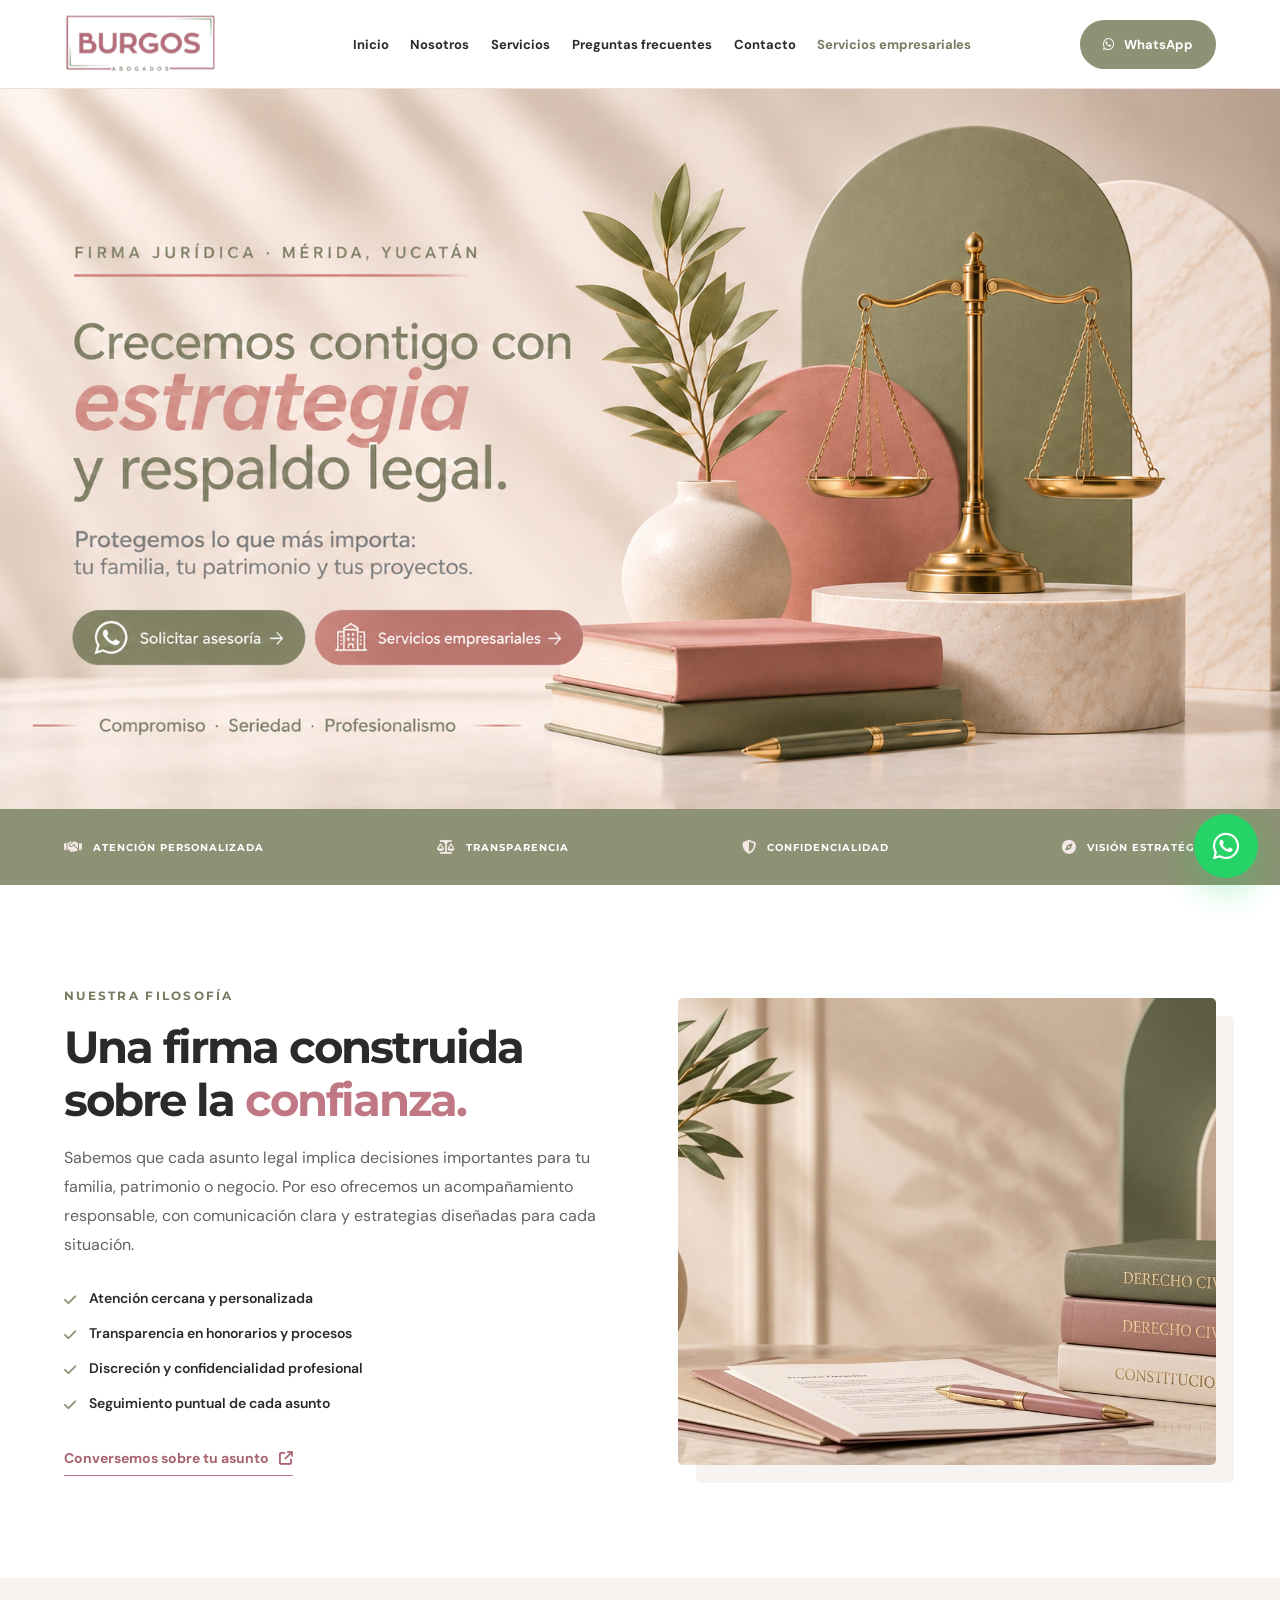
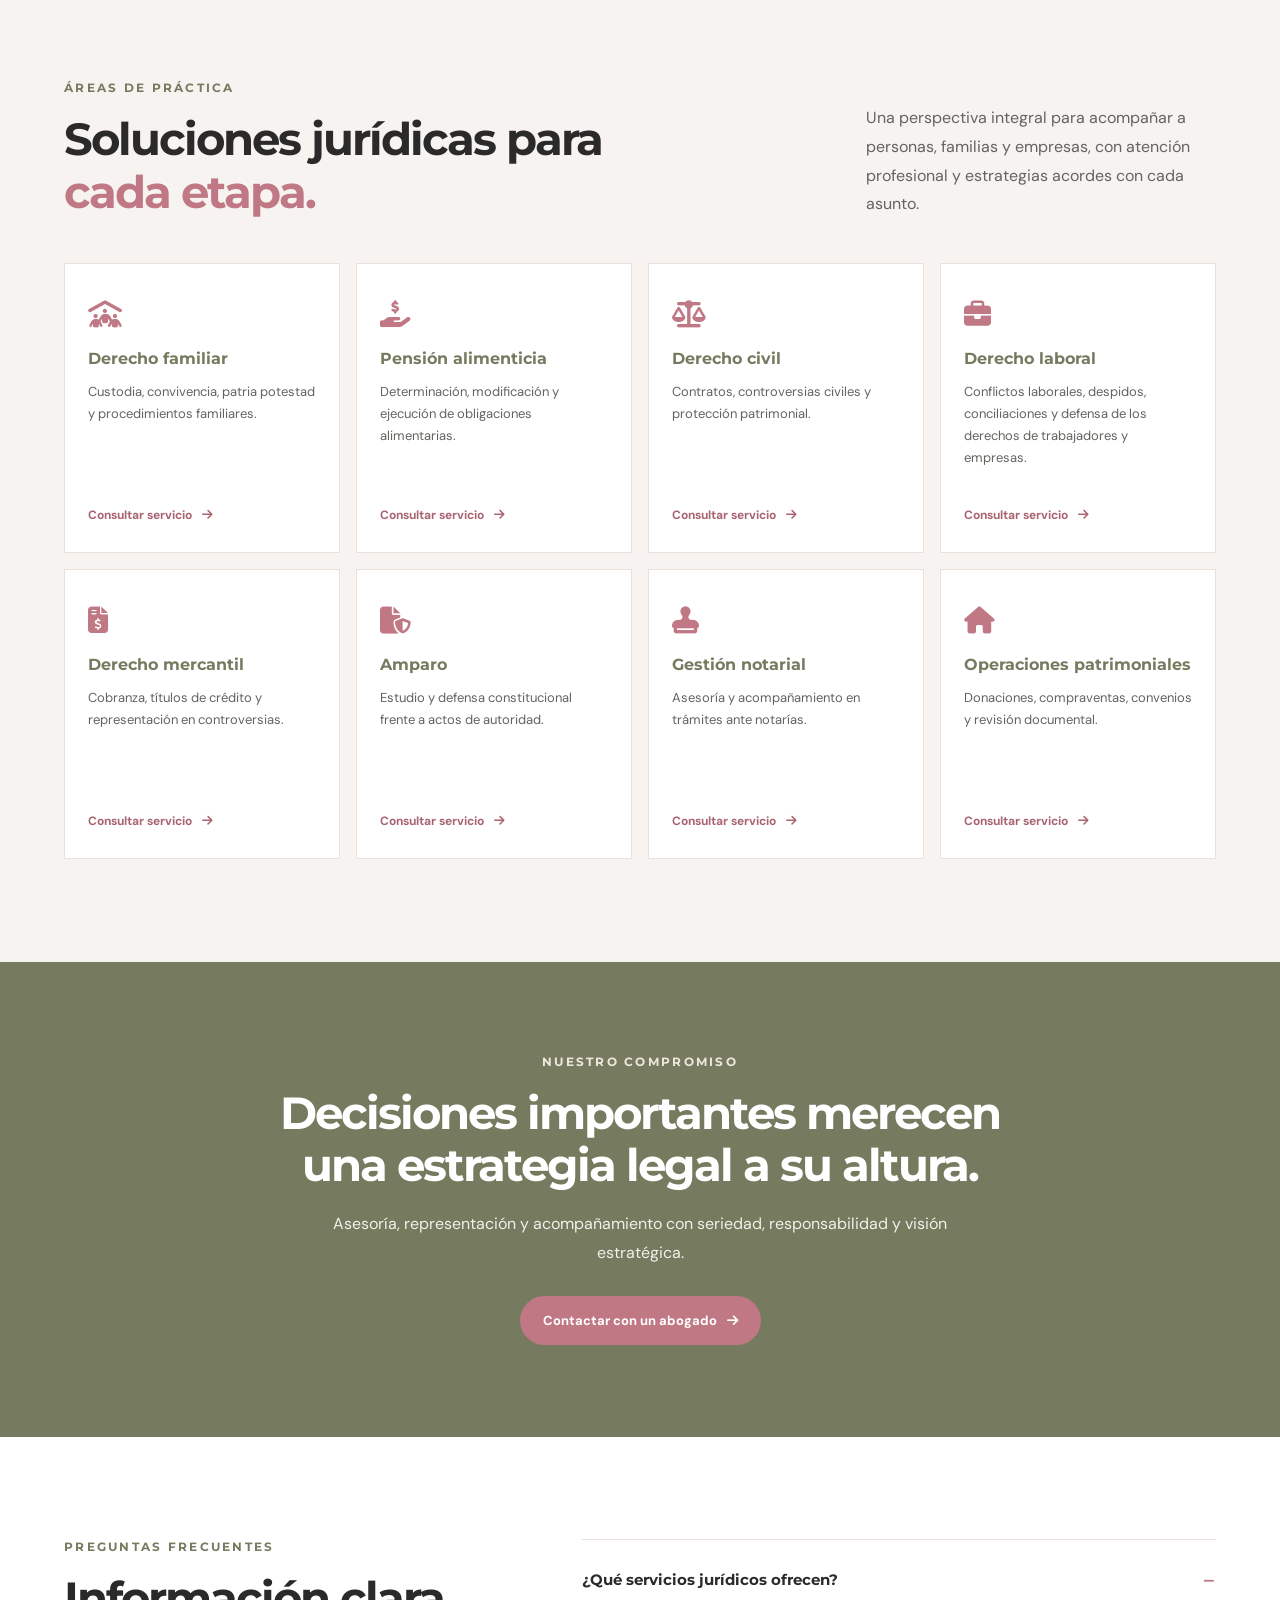
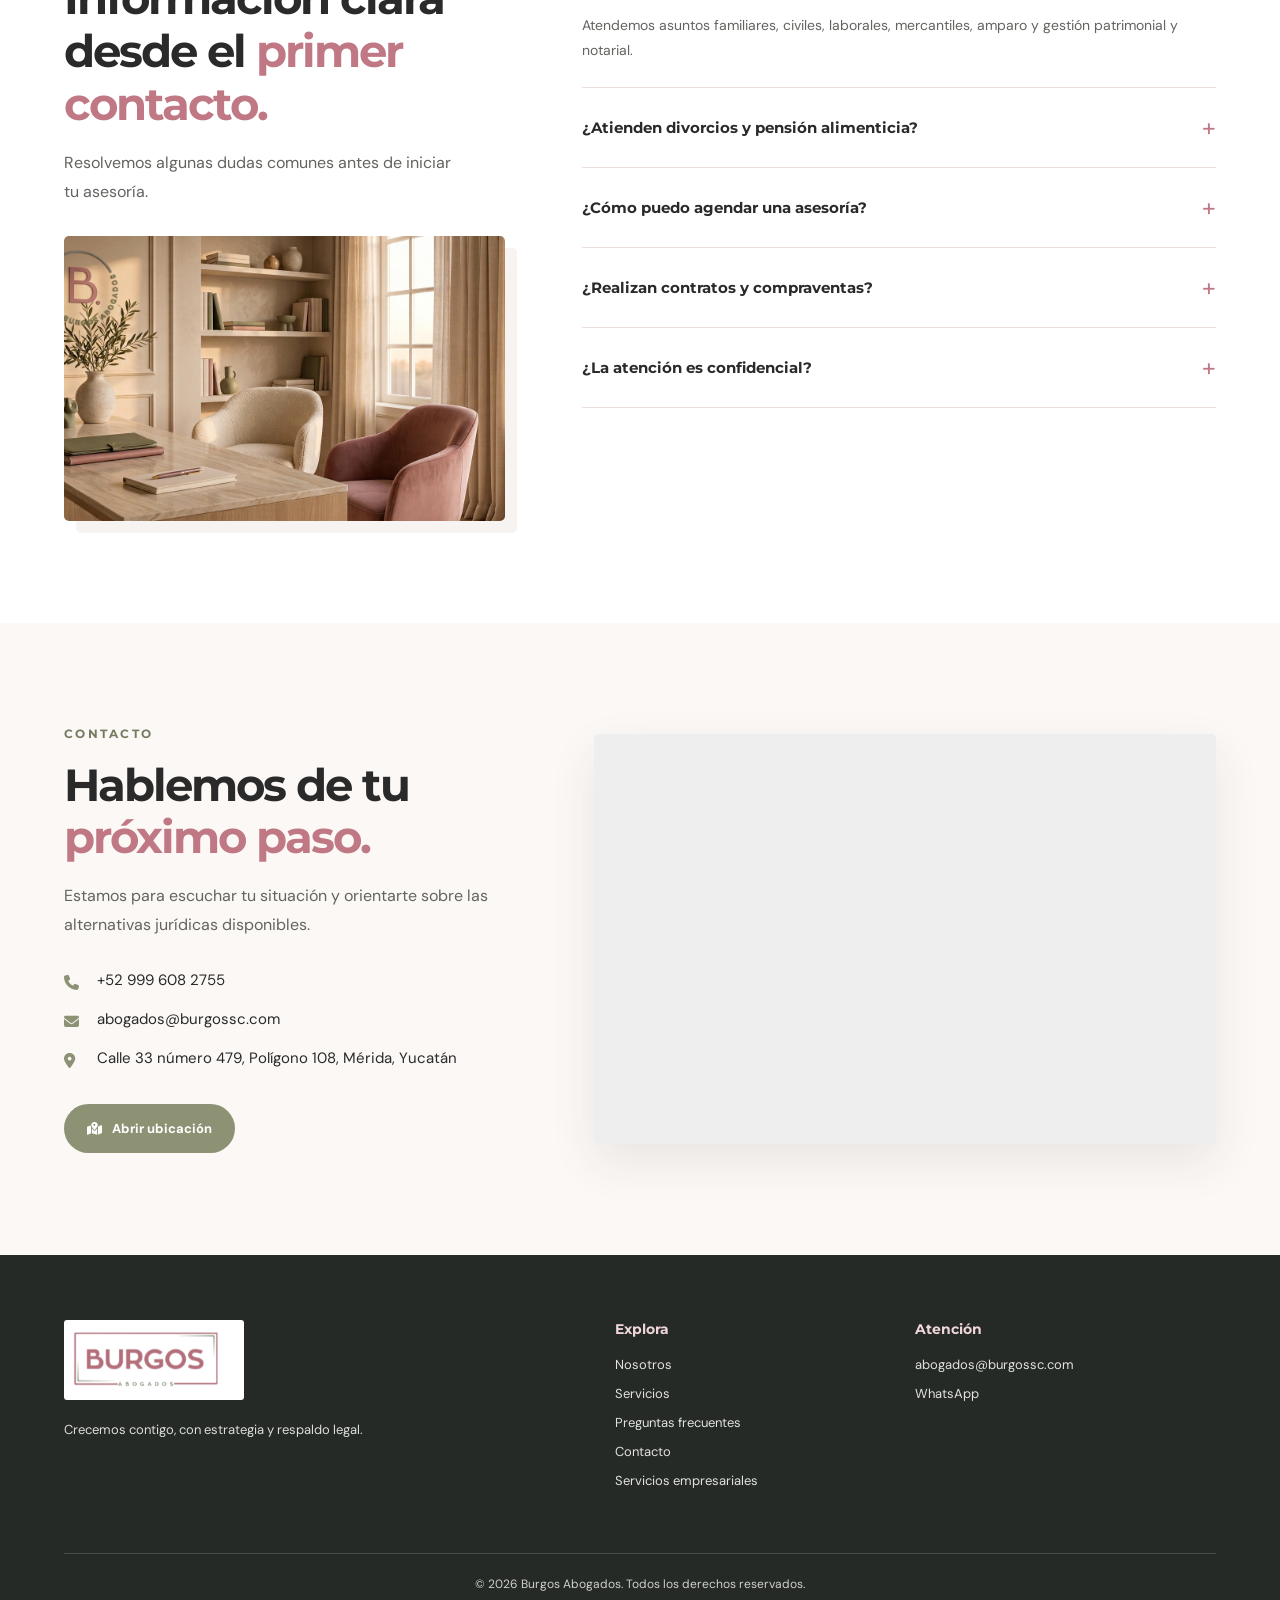
==== index.html @ 1a42df78 "Update index.html" ====
<!doctype html>
<html lang="es-MX">
<head>
  <meta charset="utf-8">
  <meta name="viewport" content="width=device-width, initial-scale=1">
  <title>Burgos Abogados | Crecemos contigo con estrategia y respaldo legal</title>
  <meta name="description" content="Asesoría y representación jurídica en Mérida, Yucatán. Derecho familiar, civil, laboral, mercantil, amparo y protección patrimonial.">
  <link rel="canonical" href="https://www.burgossc.com/">
  <link rel="icon" href="assets/logo.icono.png">
  <link rel="apple-touch-icon" href="assets/logo.icono.png">
  <meta property="og:type" content="website">
  <meta property="og:locale" content="es_MX">
  <meta property="og:title" content="Burgos Abogados | Crecemos contigo con estrategia y respaldo legal">
  <meta property="og:description" content="Atención jurídica personalizada en Mérida, Yucatán.">
  <meta property="og:image" content="https://www.burgossc.com/assets/hero-principal-burgos.png">
  <meta property="og:url" content="https://www.burgossc.com/">
  <meta name="twitter:card" content="summary_large_image">
  <link rel="preconnect" href="https://fonts.googleapis.com">
  <link rel="preconnect" href="https://fonts.gstatic.com" crossorigin>
  <link href="https://fonts.googleapis.com/css2?family=Montserrat:wght@400;500;600;700;800&family=DM+Sans:wght@400;500;600;700&display=swap" rel="stylesheet">
  <link rel="stylesheet" href="https://cdnjs.cloudflare.com/ajax/libs/font-awesome/6.5.2/css/all.min.css">
  <link rel="stylesheet" href="style.css">
</head>
<body>
<header class="site-header">
  <div class="container navbar">
    <a class="logo" href="#inicio" aria-label="Burgos Abogados, inicio">
      <img src="assets/logo-burgos.png" alt="Burgos Abogados">
    </a>
    <nav aria-label="Navegación principal">
      <a href="#inicio">Inicio</a>
      <a href="#confianza">Nosotros</a>
      <a href="#areas">Servicios</a>
      <a href="#faq">Preguntas frecuentes</a>
      <a href="#contacto">Contacto</a>
      <a class="nav-enterprise" href="servicios-empresariales.html">Servicios empresariales</a>
    </nav>
    <a class="btn-top" href="https://wa.me/529996082755" target="_blank" rel="noopener">
      <i class="fa-brands fa-whatsapp" aria-hidden="true"></i> WhatsApp
    </a>
  </div>
</header>

<main>
  <!-- La imagen institucional completa es el hero. Los dos enlaces están integrados en la propia imagen. -->
  <section class="hero-banner" id="inicio" aria-label="Burgos Abogados: crecemos contigo con estrategia y respaldo legal">
    <img class="hero-banner-image" src="assets/hero-principal-burgos.png"
      alt="Crecemos contigo con estrategia y respaldo legal. Protegemos tu familia, tu patrimonio y tus proyectos."
      fetchpriority="high" decoding="async">
    <a class="hero-hotspot hero-hotspot-whatsapp"
      href="https://wa.me/529996082755?text=Hola%2C%20deseo%20solicitar%20una%20asesor%C3%ADa%20jur%C3%ADdica."
      target="_blank" rel="noopener" aria-label="Solicitar asesoría por WhatsApp"></a>
    <a class="hero-hotspot hero-hotspot-enterprise"
      href="servicios-empresariales.html" aria-label="Ir a servicios empresariales"></a>
  </section>

  <div class="value-strip">
    <div class="container value-inner">
      <span><i class="fa-solid fa-handshake"></i> ATENCIÓN PERSONALIZADA</span>
      <span><i class="fa-solid fa-scale-balanced"></i> TRANSPARENCIA</span>
      <span><i class="fa-solid fa-shield-halved"></i> CONFIDENCIALIDAD</span>
      <span><i class="fa-solid fa-compass"></i> VISIÓN ESTRATÉGICA</span>
    </div>
  </div>

  <section id="confianza" class="section confianza">
    <div class="container confianza-grid">
      <div class="confianza-content">
        <span class="eyebrow">NUESTRA FILOSOFÍA</span>
        <h2>Una firma construida sobre la <em>confianza.</em></h2>
        <p>Sabemos que cada asunto legal implica decisiones importantes para tu familia, patrimonio o negocio. Por eso ofrecemos un acompañamiento responsable, con comunicación clara y estrategias diseñadas para cada situación.</p>
        <div class="trust-list">
          <div><i class="fa-solid fa-check"></i><span>Atención cercana y personalizada</span></div>
          <div><i class="fa-solid fa-check"></i><span>Transparencia en honorarios y procesos</span></div>
          <div><i class="fa-solid fa-check"></i><span>Discreción y confidencialidad profesional</span></div>
          <div><i class="fa-solid fa-check"></i><span>Seguimiento puntual de cada asunto</span></div>
        </div>
        <a class="text-link" href="https://wa.me/529996082755?text=Hola%2C%20quisiera%20conocer%20m%C3%A1s%20sobre%20su%20asesor%C3%ADa." target="_blank" rel="noopener">
          Conversemos sobre tu asunto <i class="fa-solid fa-arrow-up-right-from-square"></i>
        </a>
      </div>
      <div class="confianza-image">
        <img src="assets/confianza-burgos.png" alt="Composición institucional de Burgos Abogados que representa confianza, equilibrio y respaldo legal" loading="lazy">
      </div>
    </div>
  </section>

  <section id="areas" class="section services">
    <div class="container">
      <div class="section-head">
        <div><span class="eyebrow">ÁREAS DE PRÁCTICA</span><h2>Soluciones jurídicas para <em>cada etapa.</em></h2></div>
        <p>Una perspectiva integral para acompañar a personas, familias y empresas, con atención profesional y estrategias acordes con cada asunto.</p>
      </div>
      <div class="cards">
        <article class="service-card"><span class="number"></span><i class="fa-solid fa-people-roof"></i><h3>Derecho familiar</h3><p>Custodia, convivencia, patria potestad y procedimientos familiares.</p><button type="button" data-service="Derecho familiar">Consultar servicio <i class="fa-solid fa-arrow-right"></i></button></article>
        <article class="service-card"><span class="number"></span><i class="fa-solid fa-hand-holding-dollar"></i><h3>Pensión alimenticia</h3><p>Determinación, modificación y ejecución de obligaciones alimentarias.</p><button type="button" data-service="Pensión alimenticia">Consultar servicio <i class="fa-solid fa-arrow-right"></i></button></article>
        <article class="service-card"><span class="number"></span><i class="fa-solid fa-scale-balanced"></i><h3>Derecho civil</h3><p>Contratos, controversias civiles y protección patrimonial.</p><button type="button" data-service="Derecho civil">Consultar servicio <i class="fa-solid fa-arrow-right"></i></button></article>
        <article class="service-card"><span class="number"></span><i class="fa-solid fa-briefcase"></i><h3>Derecho laboral</h3><p>Conflictos laborales, despidos, conciliaciones y defensa de los derechos de trabajadores y empresas.</p><button type="button" data-service="Derecho laboral">Consultar servicio <i class="fa-solid fa-arrow-right"></i></button></article>
        <article class="service-card"><span class="number"></span><i class="fa-solid fa-file-invoice-dollar"></i><h3>Derecho mercantil</h3><p>Cobranza, títulos de crédito y representación en controversias.</p><button type="button" data-service="Derecho mercantil">Consultar servicio <i class="fa-solid fa-arrow-right"></i></button></article>
        <article class="service-card"><span class="number"></span><i class="fa-solid fa-file-shield"></i><h3>Amparo</h3><p>Estudio y defensa constitucional frente a actos de autoridad.</p><button type="button" data-service="Amparo">Consultar servicio <i class="fa-solid fa-arrow-right"></i></button></article>
        <article class="service-card"><span class="number"></span><i class="fa-solid fa-stamp"></i><h3>Gestión notarial</h3><p>Asesoría y acompañamiento en trámites ante notarías.</p><button type="button" data-service="Gestión notarial">Consultar servicio <i class="fa-solid fa-arrow-right"></i></button></article>
        <article class="service-card"><span class="number"></span><i class="fa-solid fa-house"></i><h3>Operaciones patrimoniales</h3><p>Donaciones, compraventas, convenios y revisión documental.</p><button type="button" data-service="Operaciones patrimoniales">Consultar servicio <i class="fa-solid fa-arrow-right"></i></button></article>
      </div>
    </div>
  </section>

  <section class="statement">
    <div class="container statement-inner">
      <span class="eyebrow">NUESTRO COMPROMISO</span>
      <h2>Decisiones importantes merecen una estrategia legal a su altura.</h2>
      <p>Asesoría, representación y acompañamiento con seriedad, responsabilidad y visión estratégica.</p>
      <a class="btn-primary" href="https://wa.me/529996082755?text=Hola%2C%20deseo%20contactar%20con%20un%20abogado." target="_blank" rel="noopener">Contactar con un abogado <i class="fa-solid fa-arrow-right"></i></a>
    </div>
  </section>

  <section id="faq" class="section faq">
    <div class="container faq-grid">
      <div class="faq-intro">
        <span class="eyebrow">PREGUNTAS FRECUENTES</span>
        <h2>Información clara desde el <em>primer contacto.</em></h2>
        <p>Resolvemos algunas dudas comunes antes de iniciar tu asesoría.</p>
        <img src="assets/faq-burgos.png" alt="Elementos jurídicos y balanza de la justicia en la identidad visual de Burgos Abogados" loading="lazy">
      </div>
      <div class="faq-list">
        <details open><summary>¿Qué servicios jurídicos ofrecen?</summary><p>Atendemos asuntos familiares, civiles, laborales, mercantiles, amparo y gestión patrimonial y notarial.</p></details>
        <details><summary>¿Atienden divorcios y pensión alimenticia?</summary><p>Sí. Brindamos acompañamiento en divorcios, custodia, convivencia y pensiones alimenticias.</p></details>
        <details><summary>¿Cómo puedo agendar una asesoría?</summary><p>Escríbenos mediante WhatsApp y cuéntanos brevemente qué tipo de apoyo necesitas.</p></details>
        <details><summary>¿Realizan contratos y compraventas?</summary><p>Sí. Asesoramos en revisión contractual, convenios y operaciones patrimoniales.</p></details>
        <details><summary>¿La atención es confidencial?</summary><p>Tratamos la información compartida bajo los deberes de confidencialidad profesional aplicables.</p></details>
      </div>
    </div>
  </section>

  <section id="contacto" class="section contact">
    <div class="container contact-grid">
      <div class="contact-info">
        <span class="eyebrow">CONTACTO</span>
        <h2>Hablemos de tu <em>próximo paso.</em></h2>
        <p>Estamos para escuchar tu situación y orientarte sobre las alternativas jurídicas disponibles.</p>
        <div class="contact-item"><i class="fa-solid fa-phone"></i><a href="tel:+529996082755">+52 999 608 2755</a></div>
        <div class="contact-item"><i class="fa-solid fa-envelope"></i><a href="mailto:abogados@burgossc.com">abogados@burgossc.com</a></div>
        <div class="contact-item"><i class="fa-solid fa-location-dot"></i><span>Calle 33 número 479, Polígono 108, Mérida, Yucatán</span></div>
        <a class="btn-primary" href="https://maps.app.goo.gl/DdyHghq43ByRAUCg8?g_st=iw" target="_blank" rel="noopener"><i class="fa-solid fa-map-location-dot"></i> Abrir ubicación</a>
      </div>
      <div class="map"><iframe title="Ubicación de Burgos Abogados" src="https://www.google.com/maps?q=Burgos%20Abogados%2C%20Calle%2033%20479%2C%20M%C3%A9rida%2C%20Yucat%C3%A1n&output=embed" loading="lazy" referrerpolicy="no-referrer-when-downgrade" allowfullscreen></iframe></div>
    </div>
  </section>
</main>

<footer>
  <div class="container footer-grid">
    <div class="footer-brand"><img src="assets/logo-burgos.png" alt="Burgos Abogados"><p>Crecemos contigo, con estrategia y respaldo legal.</p></div>
    <div><h3>Explora</h3><a href="#confianza">Nosotros</a><a href="#areas">Servicios</a><a href="#faq">Preguntas frecuentes</a><a href="#contacto">Contacto</a><a href="servicios-empresariales.html">Servicios empresariales</a></div>
    <div><h3>Atención</h3><a href="mailto:abogados@burgossc.com">abogados@burgossc.com</a><a href="https://wa.me/529996082755" target="_blank" rel="noopener">WhatsApp</a></div>
  </div>
  <div class="container copyright">© 2026 Burgos Abogados. Todos los derechos reservados.</div>
</footer>

<div class="chatbot" id="chatbot" role="dialog" aria-label="Asistente de Burgos Abogados" aria-hidden="true">
  <div class="chat-header">
    <img src="assets/logo.icono.png" alt="">
    <div><h3>Burgos Abogados</h3><p>¿En qué podemos ayudarte?</p></div>
    <button id="closeChat" type="button" aria-label="Cerrar asistente"><i class="fa-solid fa-xmark"></i></button>
  </div>
  <div class="chat-body">
    <p class="chat-greeting">Selecciona el servicio sobre el que deseas recibir información:</p>
    <div class="chat-options">
      <button class="chat-option" type="button" data-service="Divorcios">Divorcios</button>
      <button class="chat-option" type="button" data-service="Pensión alimenticia">Pensión alimenticia</button>
      <button class="chat-option" type="button" data-service="Custodia y convivencia">Custodia y convivencia</button>
      <button class="chat-option" type="button" data-service="Procedimientos familiares">Procedimientos familiares</button>
      <button class="chat-option" type="button" data-service="Derecho civil">Derecho civil</button>
      <button class="chat-option" type="button" data-service="Derecho laboral">Derecho laboral</button>
      <button class="chat-option" type="button" data-service="Derecho mercantil">Derecho mercantil</button>
      <button class="chat-option" type="button" data-service="Amparo">Amparo</button>
      <button class="chat-option" type="button" data-service="Gestión notarial">Gestión notarial</button>
      <button class="chat-option" type="button" data-service="Operaciones patrimoniales">Operaciones patrimoniales</button>
    </div>
    <div id="chatResponse" class="chat-response" aria-live="polite"></div>
  </div>
</div>
<button class="chatbot-toggle" id="toggleChat" type="button" aria-label="Abrir asistente de WhatsApp" aria-expanded="false"><i class="fa-brands fa-whatsapp"></i></button>
<script src="script.js" defer></script>
</body>
</html>
---- style.css ----
/* BURGOS ABOGADOS | Hoja de estilos principal */
/* BURGOS ABOGADOS | Hoja de estilos principal */
:root{
  --rose:#bf7884;--rose-dark:#a96470;--green:#8d9274;--green-dark:#767b60;
  --cream:#f7f3f1;--soft:#fbf8f6;--border:#eadfdb;--ink:#292a29;
  --muted:#62645f;--white:#fff;--shadow:0 18px 48px rgba(54,43,38,.09);
}
*{box-sizing:border-box}
html{scroll-behavior:smooth;scroll-padding-top:100px}
body{margin:0;background:var(--white);color:var(--ink);font-family:"DM Sans",sans-serif;overflow-x:hidden}
img{display:block;max-width:100%}
a{color:inherit;text-decoration:none}
button{font:inherit;cursor:pointer}
h1,h2,h3{font-family:Montserrat,sans-serif;margin:0 0 18px}
p{line-height:1.8;margin:0 0 18px}
.container{width:min(90%,1240px);margin-inline:auto}
.section{padding:clamp(68px,8vw,108px) 0}
.eyebrow{display:block;margin-bottom:18px;color:var(--green-dark);font:700 12px Montserrat,sans-serif;letter-spacing:.19em}
h2{font-size:clamp(30px,3.5vw,47px);line-height:1.18;letter-spacing:-.045em}
h2 em{font-style:normal;color:var(--rose)}
.site-header{position:sticky;top:0;z-index:100;background:rgba(255,255,255,.97);border-bottom:1px solid var(--border);backdrop-filter:blur(14px)}
.navbar{min-height:88px;display:flex;align-items:center;justify-content:space-between;gap:24px}
.logo{display:block;flex:none}.logo img{width:180px;max-height:66px;object-fit:contain;object-position:left}
.navbar nav{display:flex;align-items:center;justify-content:center;gap:clamp(11px,1.7vw,25px)}
.navbar nav a{font-size:13px;font-weight:700;white-space:nowrap;transition:color .2s}
.navbar nav a:hover,.navbar nav .nav-enterprise{color:var(--green-dark)}
.btn-top,.btn-primary{display:inline-flex;align-items:center;justify-content:center;gap:10px;border:0;border-radius:999px;padding:16px 23px;background:var(--green);color:#fff;font-size:13px;font-weight:700;transition:transform .2s,background .2s}
.btn-top{white-space:nowrap}.btn-top:hover,.btn-primary:hover{background:var(--green-dark);transform:translateY(-2px)}
/* HERO: imagen completa, sin recortes ni duplicación de botones */
.hero-banner{position:relative;width:100%;margin:0 auto;overflow:hidden;background:#f5eee9;line-height:0}
.hero-banner-image{display:block;width:100%;height:auto;max-width:none}
.hero-hotspot{position:absolute;display:block;z-index:2;top:71.5%;height:11%;border-radius:999px}
.hero-hotspot-whatsapp{left:4.2%;width:18.7%}
.hero-hotspot-enterprise{left:23.5%;width:22.8%}
.hero-hotspot:focus-visible{outline:3px solid #292a29;outline-offset:4px}
.value-strip{background:var(--green);color:#fff}
.value-inner{min-height:76px;display:flex;align-items:center;justify-content:space-between;gap:18px;flex-wrap:wrap}
.value-inner span{display:flex;align-items:center;gap:10px;font:700 10px Montserrat,sans-serif;letter-spacing:.1em}
.value-inner i{font-size:14px;color:#f4e8e7}
.confianza{background:#fff}
.confianza-grid{display:grid;grid-template-columns:minmax(0,1fr) minmax(0,1fr);align-items:center;gap:clamp(40px,6vw,88px)}
.confianza-content p{max-width:590px;color:var(--muted);font-size:16px}
.trust-list{display:grid;gap:17px;margin:29px 0 35px}
.trust-list div{display:flex;align-items:flex-start;gap:13px;font-size:14px;font-weight:600}
.trust-list i{color:var(--green);padding-top:4px}
.confianza-image{min-width:0;position:relative}
.confianza-image img{width:100%;height:auto;aspect-ratio:1.15/1;object-fit:cover;border-radius:5px;box-shadow:18px 18px 0 var(--cream)}
.text-link{display:inline-flex;align-items:center;gap:10px;color:var(--rose-dark);font-size:14px;font-weight:700;border-bottom:1px solid var(--rose);padding-bottom:8px}
.services{background:var(--cream)}
.section-head{display:flex;align-items:end;justify-content:space-between;gap:45px;margin-bottom:44px}
.section-head h2{max-width:650px;margin:0}
.section-head>p{max-width:350px;color:var(--muted);margin:0}
.cards{display:grid;grid-template-columns:repeat(4,minmax(0,1fr));gap:16px}
.service-card{min-width:0;min-height:290px;display:flex;flex-direction:column;align-items:flex-start;padding:29px 23px;background:#fff;border:1px solid var(--border);transition:transform .2s,box-shadow .2s}
.service-card:hover{transform:translateY(-5px);box-shadow:var(--shadow)}
.service-card .number{align-self:flex-end;color:#b5b5b1;font:700 11px Montserrat,sans-serif}
.service-card>i{font-size:27px;color:var(--rose);margin:8px 0 20px}
.service-card h3{font-size:16px;line-height:1.35;color:var(--green-dark);margin-bottom:11px}
.service-card p{font-size:13px;line-height:1.7;color:var(--muted);margin-bottom:20px}
.service-card button{margin-top:auto;padding:0;border:0;background:none;color:var(--rose-dark);font-size:12px;font-weight:700;text-align:left}
.service-card button i{margin-left:7px;transition:transform .2s}
.service-card button:hover i{transform:translateX(4px)}
.statement{padding:clamp(65px,8vw,92px) 0;background:var(--green-dark);color:#fff;text-align:center}
.statement-inner{max-width:900px}
.statement .eyebrow{color:#eee7dc}
.statement h2{max-width:790px;margin:0 auto 18px}
.statement p{color:#f2f0e9;margin:0 auto 28px;max-width:650px}
.statement .btn-primary{background:var(--rose)}
.statement .btn-primary:hover{background:var(--rose-dark)}
.faq{background:#fff}
.faq-grid{display:grid;grid-template-columns:minmax(0,.82fr) minmax(0,1.18fr);gap:clamp(38px,6vw,82px);align-items:start}
.faq-intro p{max-width:400px;color:var(--muted)}
.faq-intro img{width:100%;max-width:460px;aspect-ratio:1.55/1;object-fit:cover;margin-top:30px;border-radius:5px;box-shadow:12px 12px 0 var(--cream)}
.faq-list details{padding:23px 0;border-bottom:1px solid var(--border)}
.faq-list details:first-child{border-top:1px solid var(--border)}
.faq-list summary{display:flex;align-items:center;justify-content:space-between;gap:20px;list-style:none;cursor:pointer;font:700 15px Montserrat,sans-serif}
.faq-list summary::-webkit-details-marker{display:none}
.faq-list summary::after{content:"+";flex:none;color:var(--rose);font:400 25px "DM Sans",sans-serif}
.faq-list details[open] summary::after{content:"−"}
.faq-list details p{color:var(--muted);font-size:14px;margin:17px 35px 0 0}
.contact{background:var(--soft)}
.contact-grid{display:grid;grid-template-columns:minmax(0,.85fr) minmax(0,1.15fr);align-items:center;gap:clamp(35px,6vw,70px)}
.contact-info>p{max-width:470px;color:var(--muted);margin-bottom:30px}
.contact-item{display:flex;align-items:flex-start;gap:15px;margin:19px 0;font-size:15px;overflow-wrap:anywhere}
.contact-item i{width:18px;margin-top:5px;color:var(--green)}
.contact-info .btn-primary{margin-top:17px}
.map{height:410px;overflow:hidden;border-radius:5px;background:#eee;box-shadow:var(--shadow)}
.map iframe{width:100%;height:100%;border:0}
footer{padding:65px 0 0;background:#252a26;color:#fff}
.footer-grid{display:grid;grid-template-columns:2fr 1fr 1.2fr;gap:50px;padding-bottom:52px}
.footer-grid img{width:180px;max-height:80px;object-fit:contain;object-position:left;background:#fff;border-radius:3px;padding:8px}
.footer-grid p{max-width:330px;margin-top:18px;color:#ddd;font-size:13px}
.footer-grid h3{font-size:14px;color:#f0d6d9;margin-bottom:18px}
.footer-grid a{display:block;margin:12px 0;color:#e2e2e2;font-size:13px;overflow-wrap:anywhere}
.footer-grid a:hover{color:#fff}
.copyright{border-top:1px solid #ffffff2b;padding:22px 0;text-align:center;color:#d0d0d0;font-size:12px}
/* Chatbot */
.chatbot{position:fixed;z-index:1001;right:22px;bottom:100px;width:390px;max-width:calc(100vw - 32px);max-height:min(76vh,660px);display:flex;flex-direction:column;overflow:hidden;background:#fff;border-radius:16px;box-shadow:0 18px 65px #0003;opacity:0;visibility:hidden;transform:translateY(16px);transition:.25s}
.chatbot.show{opacity:1;visibility:visible;transform:translateY(0)}
.chat-header{display:flex;align-items:center;gap:12px;padding:16px;background:var(--green);color:#fff}
.chat-header img{width:48px;height:48px;object-fit:contain;background:#fff;border-radius:8px;padding:5px}
.chat-header div{flex:1}.chat-header h3{font-size:15px;margin:0 0 4px}.chat-header p{font-size:12px;line-height:1.4;margin:0}
.chat-header button{padding:7px;border:0;background:transparent;color:#fff;font-size:19px}
.chat-body{padding:20px;overflow-y:auto}
.chat-greeting{margin-bottom:14px;color:var(--muted);font-size:13px}
.chat-options{display:grid;grid-template-columns:1fr 1fr;gap:8px}
.chat-option{min-height:42px;padding:10px 12px;text-align:left;background:var(--cream);border:1px solid var(--border);border-radius:8px;color:var(--ink);font-size:12px}
.chat-option:hover,.chat-option.active-option{border-color:var(--rose);background:#f8edf0}
.chat-response{font-size:13px;line-height:1.65}
.bot-message{margin-top:16px;padding:14px;background:#f7f7f6;border-radius:9px}
.chat-wa-btn{display:flex;align-items:center;justify-content:center;gap:8px;margin-top:12px;padding:13px;background:#258e50;color:#fff;border-radius:7px;font-weight:700}
.chatbot-toggle{position:fixed;z-index:1002;right:22px;bottom:22px;width:64px;height:64px;border:0;border-radius:50%;background:#25d366;color:#fff;font-size:30px;box-shadow:0 12px 35px #25d36655}
@media(max-width:1120px){
  .navbar{gap:14px}.navbar nav{gap:11px}.navbar nav a{font-size:11px}.logo img{width:150px}
  .cards{grid-template-columns:repeat(2,minmax(0,1fr))}
}
@media(max-width:900px){
  .navbar{min-height:76px}.navbar nav{gap:9px}.navbar nav a{font-size:10px}
  .logo img{width:125px}.btn-top{padding:12px 15px;font-size:11px}
  .value-inner{justify-content:center;padding:20px 0;gap:15px 25px}
  .confianza-grid{gap:32px}.faq-grid{gap:35px}
}
@media(max-width:700px){
  html{scroll-padding-top:76px}
  .container{width:calc(100% - 36px)}
  .section{padding:58px 0}
  .navbar{min-height:72px;justify-content:space-between}
  .navbar nav{display:none}
  .logo img{width:135px;max-height:52px}
  .btn-top{padding:11px 15px;font-size:11px}
  .hero-banner-image{width:100%;height:auto}
  /* En móvil se conserva la imagen completa; los enlaces siguen alineados con los botones del arte. */
  .hero-hotspot{top:71.5%;height:11%}
  .hero-hotspot-whatsapp{left:4.2%;width:40%}
  .hero-hotspot-enterprise{left:45%;width:49%}
  .value-inner{display:grid;grid-template-columns:1fr 1fr;text-align:center;gap:17px 8px}
  .value-inner span{justify-content:center;font-size:9px;letter-spacing:.06em}
  .value-inner i{font-size:12px}
  .confianza-grid,.faq-grid,.contact-grid{grid-template-columns:1fr;gap:34px}
  .confianza-image{order:2}.confianza-content{order:1}
  .confianza-image img{aspect-ratio:1.25/1;box-shadow:9px 9px 0 var(--cream)}
  .section-head{display:block;margin-bottom:30px}
  .section-head>p{margin-top:17px}
  .cards{grid-template-columns:1fr;gap:12px}
  .service-card{min-height:220px;padding:25px}
  .statement{padding:60px 0}
  .faq-intro img{max-width:100%;margin-top:20px}
  .faq-list summary{font-size:14px}
  .map{height:300px}
  .footer-grid{grid-template-columns:1fr;gap:24px}
  .chatbot{right:12px;bottom:86px;max-width:calc(100vw - 24px);max-height:calc(100dvh - 110px)}
  .chatbot-toggle{right:16px;bottom:16px;width:58px;height:58px;font-size:27px}
}
@media(max-width:380px){
  .container{width:calc(100% - 28px)}
  .logo img{width:116px}
  .btn-top{padding:10px 11px;font-size:10px}
  .chat-options{grid-template-columns:1fr}
}
@media(prefers-reduced-motion:reduce){
  html{scroll-behavior:auto}
  *,*::before,*::after{transition:none!important}
}
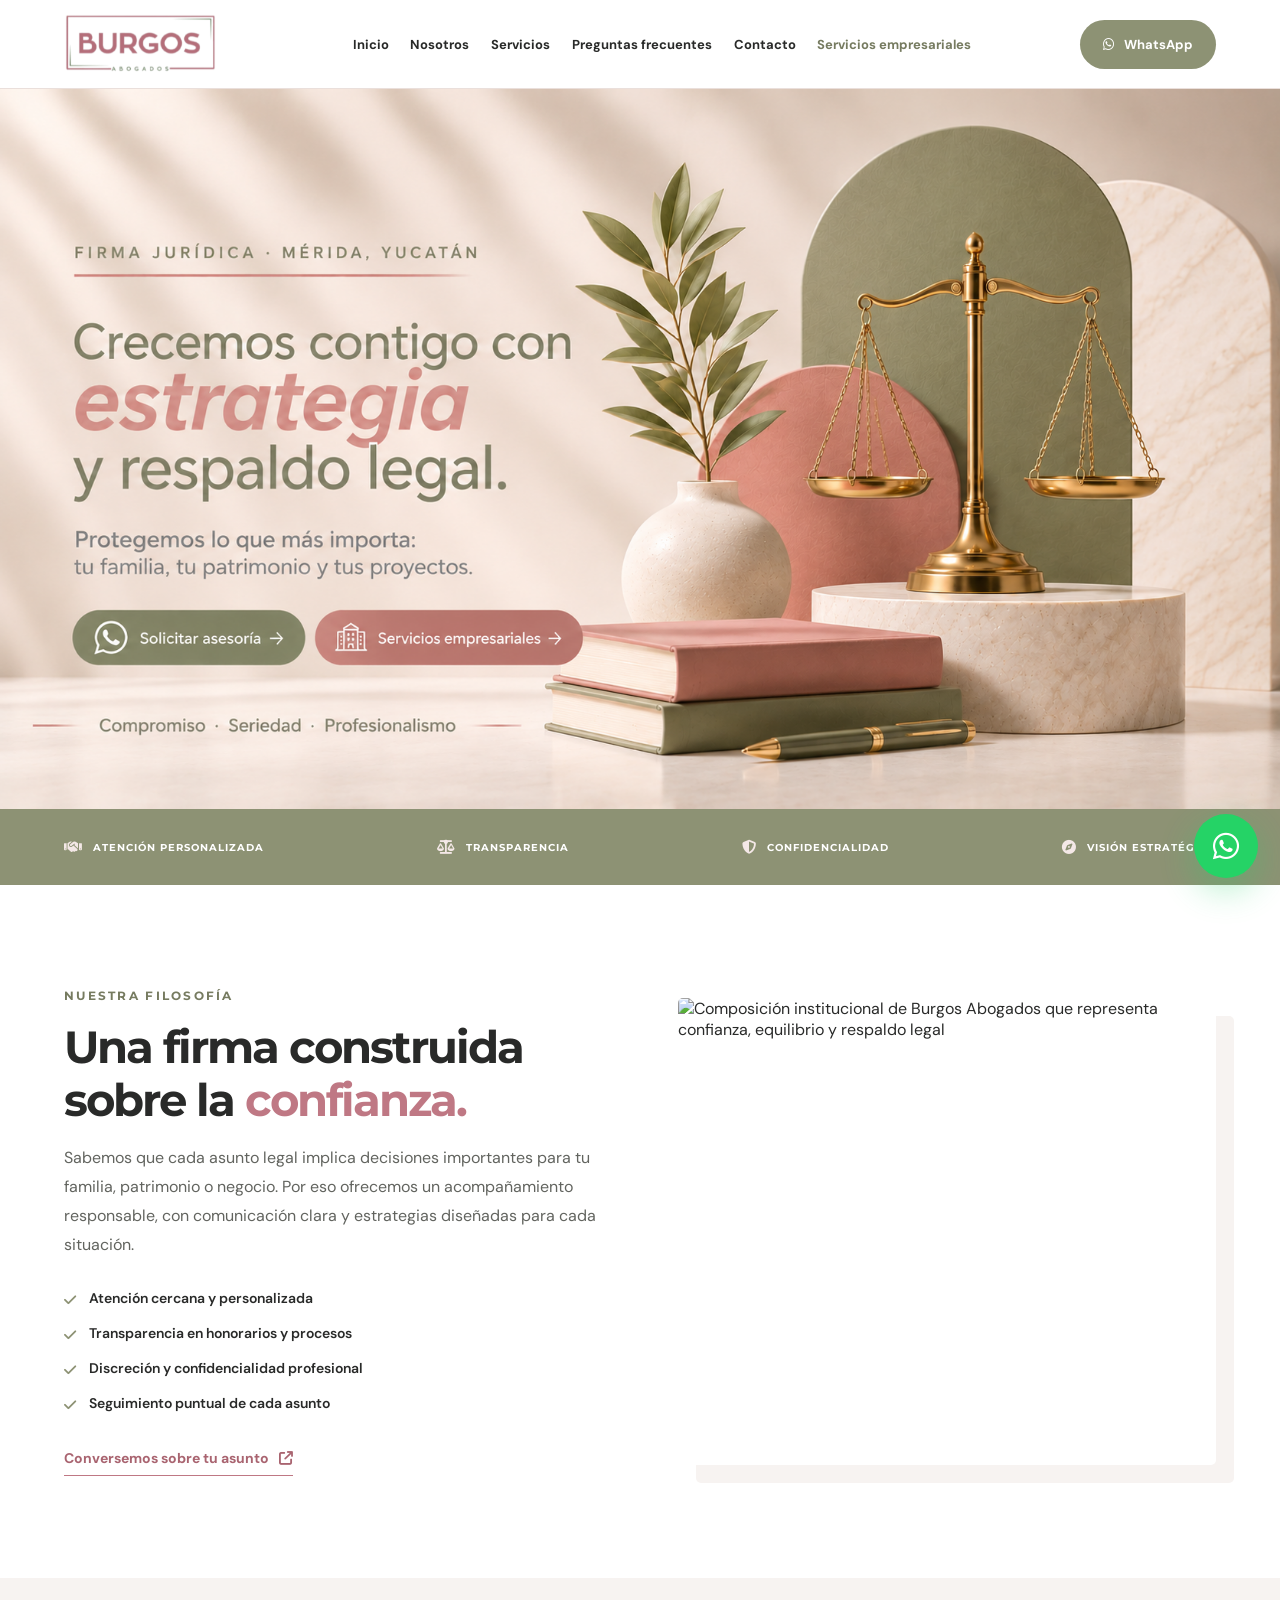
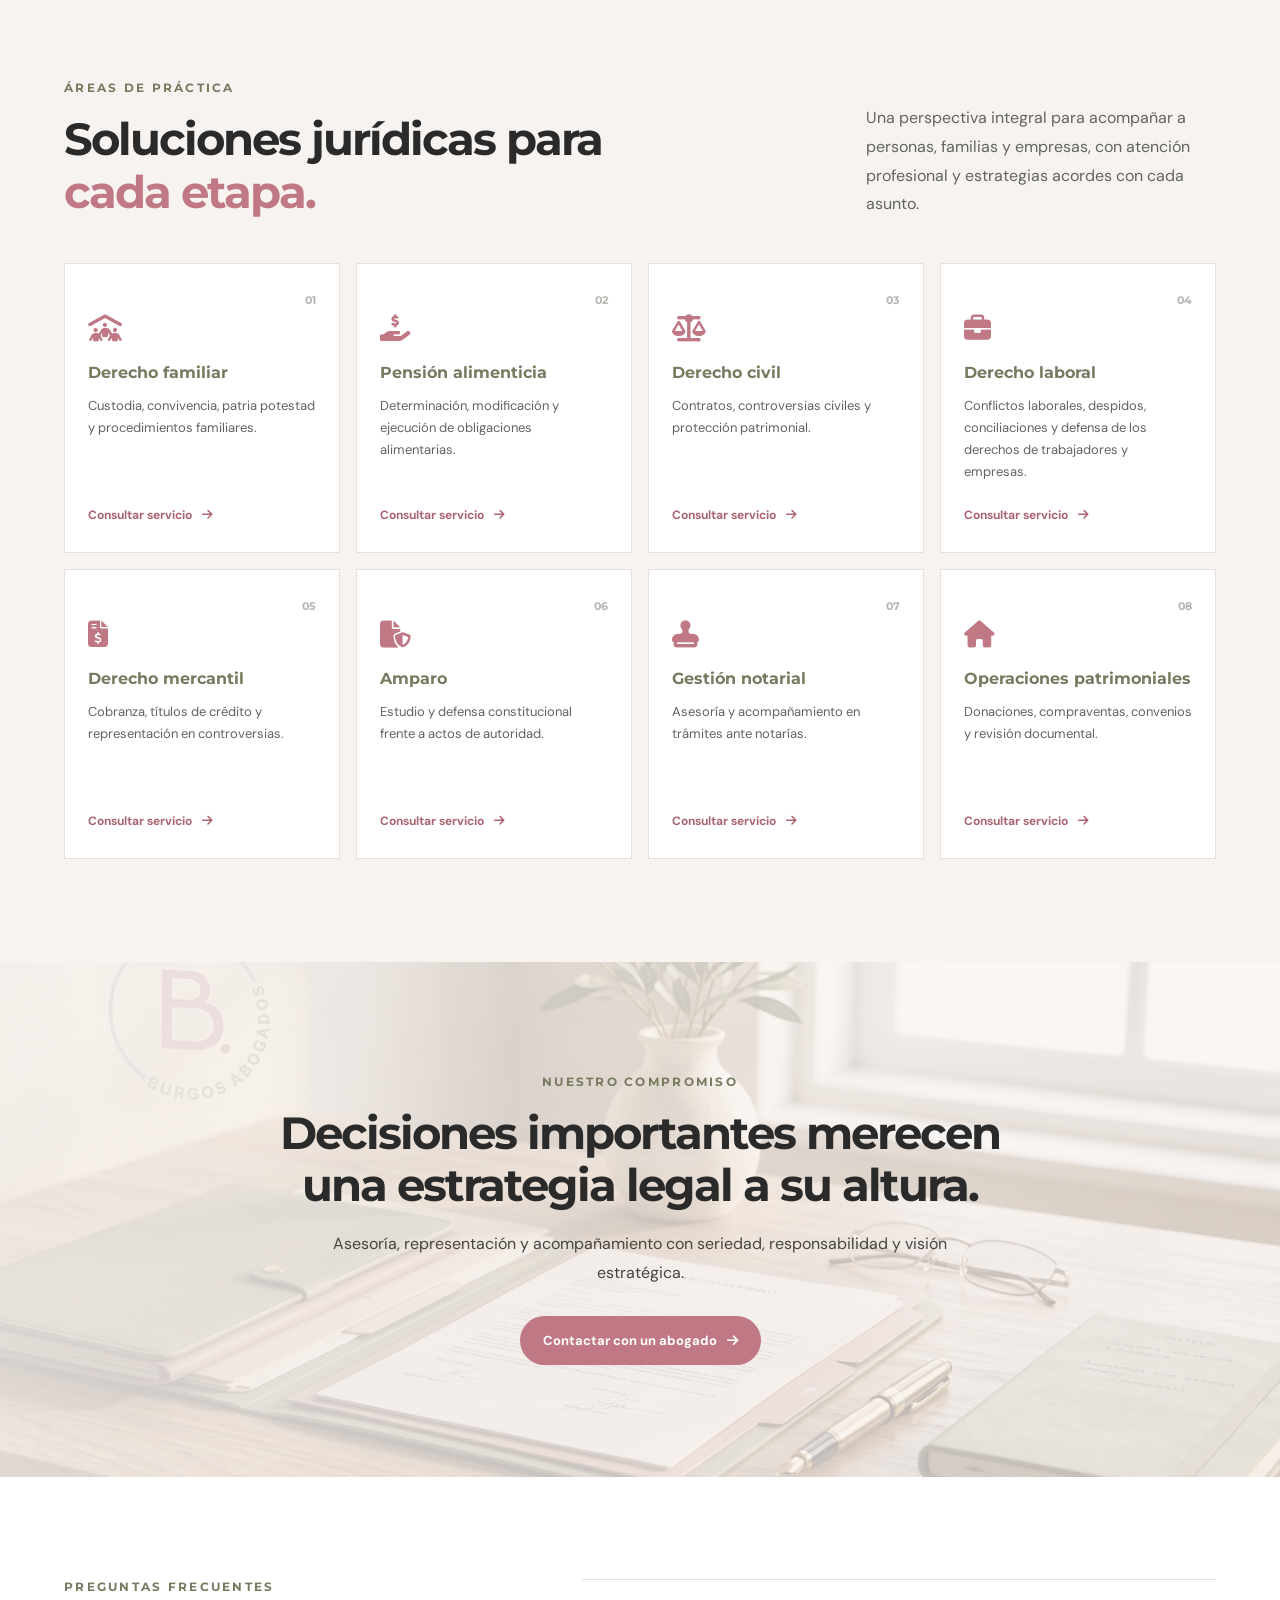
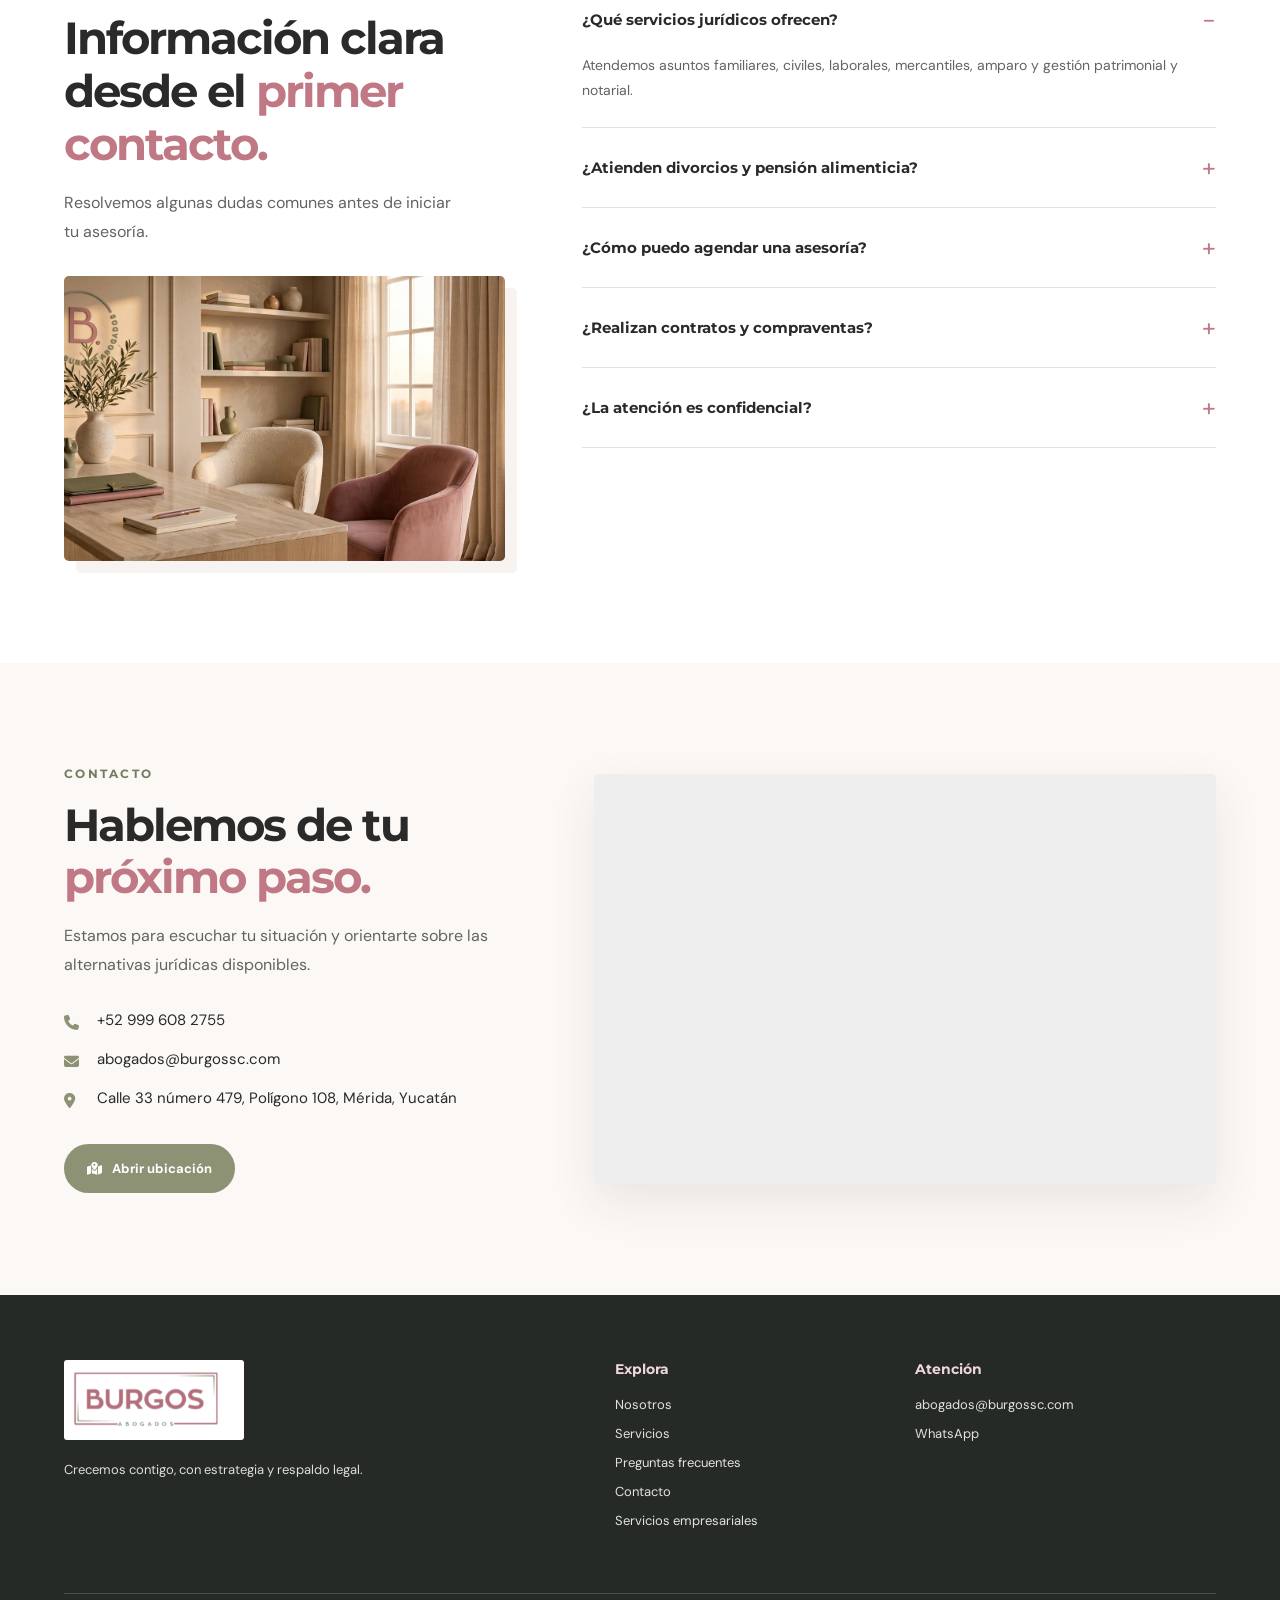
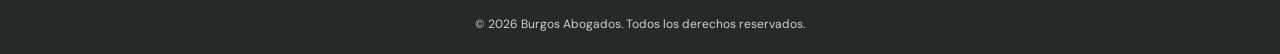
==== commit 6cc06dc6: "Update index.html" ====
--- a/index.html
+++ b/index.html
@@ -80,7 +80,7 @@
         </a>
       </div>
       <div class="confianza-image">
-        <img src="assets/confianza-burgos.png" alt="Composición institucional de Burgos Abogados que representa confianza, equilibrio y respaldo legal" loading="lazy">
+        <img src="assets/confianza-burgos-2x1.jpg" alt="Composición institucional de Burgos Abogados que representa confianza, equilibrio y respaldo legal" loading="lazy">
       </div>
     </div>
   </section>
@@ -92,14 +92,14 @@
         <p>Una perspectiva integral para acompañar a personas, familias y empresas, con atención profesional y estrategias acordes con cada asunto.</p>
       </div>
       <div class="cards">
-        <article class="service-card"><span class="number"></span><i class="fa-solid fa-people-roof"></i><h3>Derecho familiar</h3><p>Custodia, convivencia, patria potestad y procedimientos familiares.</p><button type="button" data-service="Derecho familiar">Consultar servicio <i class="fa-solid fa-arrow-right"></i></button></article>
-        <article class="service-card"><span class="number"></span><i class="fa-solid fa-hand-holding-dollar"></i><h3>Pensión alimenticia</h3><p>Determinación, modificación y ejecución de obligaciones alimentarias.</p><button type="button" data-service="Pensión alimenticia">Consultar servicio <i class="fa-solid fa-arrow-right"></i></button></article>
-        <article class="service-card"><span class="number"></span><i class="fa-solid fa-scale-balanced"></i><h3>Derecho civil</h3><p>Contratos, controversias civiles y protección patrimonial.</p><button type="button" data-service="Derecho civil">Consultar servicio <i class="fa-solid fa-arrow-right"></i></button></article>
-        <article class="service-card"><span class="number"></span><i class="fa-solid fa-briefcase"></i><h3>Derecho laboral</h3><p>Conflictos laborales, despidos, conciliaciones y defensa de los derechos de trabajadores y empresas.</p><button type="button" data-service="Derecho laboral">Consultar servicio <i class="fa-solid fa-arrow-right"></i></button></article>
-        <article class="service-card"><span class="number"></span><i class="fa-solid fa-file-invoice-dollar"></i><h3>Derecho mercantil</h3><p>Cobranza, títulos de crédito y representación en controversias.</p><button type="button" data-service="Derecho mercantil">Consultar servicio <i class="fa-solid fa-arrow-right"></i></button></article>
-        <article class="service-card"><span class="number"></span><i class="fa-solid fa-file-shield"></i><h3>Amparo</h3><p>Estudio y defensa constitucional frente a actos de autoridad.</p><button type="button" data-service="Amparo">Consultar servicio <i class="fa-solid fa-arrow-right"></i></button></article>
-        <article class="service-card"><span class="number"></span><i class="fa-solid fa-stamp"></i><h3>Gestión notarial</h3><p>Asesoría y acompañamiento en trámites ante notarías.</p><button type="button" data-service="Gestión notarial">Consultar servicio <i class="fa-solid fa-arrow-right"></i></button></article>
-        <article class="service-card"><span class="number"></span><i class="fa-solid fa-house"></i><h3>Operaciones patrimoniales</h3><p>Donaciones, compraventas, convenios y revisión documental.</p><button type="button" data-service="Operaciones patrimoniales">Consultar servicio <i class="fa-solid fa-arrow-right"></i></button></article>
+        <article class="service-card"><span class="number">01</span><i class="fa-solid fa-people-roof"></i><h3>Derecho familiar</h3><p>Custodia, convivencia, patria potestad y procedimientos familiares.</p><button type="button" data-service="Derecho familiar">Consultar servicio <i class="fa-solid fa-arrow-right"></i></button></article>
+        <article class="service-card"><span class="number">02</span><i class="fa-solid fa-hand-holding-dollar"></i><h3>Pensión alimenticia</h3><p>Determinación, modificación y ejecución de obligaciones alimentarias.</p><button type="button" data-service="Pensión alimenticia">Consultar servicio <i class="fa-solid fa-arrow-right"></i></button></article>
+        <article class="service-card"><span class="number">03</span><i class="fa-solid fa-scale-balanced"></i><h3>Derecho civil</h3><p>Contratos, controversias civiles y protección patrimonial.</p><button type="button" data-service="Derecho civil">Consultar servicio <i class="fa-solid fa-arrow-right"></i></button></article>
+        <article class="service-card"><span class="number">04</span><i class="fa-solid fa-briefcase"></i><h3>Derecho laboral</h3><p>Conflictos laborales, despidos, conciliaciones y defensa de los derechos de trabajadores y empresas.</p><button type="button" data-service="Derecho laboral">Consultar servicio <i class="fa-solid fa-arrow-right"></i></button></article>
+        <article class="service-card"><span class="number">05</span><i class="fa-solid fa-file-invoice-dollar"></i><h3>Derecho mercantil</h3><p>Cobranza, títulos de crédito y representación en controversias.</p><button type="button" data-service="Derecho mercantil">Consultar servicio <i class="fa-solid fa-arrow-right"></i></button></article>
+        <article class="service-card"><span class="number">06</span><i class="fa-solid fa-file-shield"></i><h3>Amparo</h3><p>Estudio y defensa constitucional frente a actos de autoridad.</p><button type="button" data-service="Amparo">Consultar servicio <i class="fa-solid fa-arrow-right"></i></button></article>
+        <article class="service-card"><span class="number">07</span><i class="fa-solid fa-stamp"></i><h3>Gestión notarial</h3><p>Asesoría y acompañamiento en trámites ante notarías.</p><button type="button" data-service="Gestión notarial">Consultar servicio <i class="fa-solid fa-arrow-right"></i></button></article>
+        <article class="service-card"><span class="number">08</span><i class="fa-solid fa-house"></i><h3>Operaciones patrimoniales</h3><p>Donaciones, compraventas, convenios y revisión documental.</p><button type="button" data-service="Operaciones patrimoniales">Consultar servicio <i class="fa-solid fa-arrow-right"></i></button></article>
       </div>
     </div>
   </section>
@@ -183,3 +183,4 @@
 <script src="script.js" defer></script>
 </body>
 </html>
+
--- a/style.css
+++ b/style.css
@@ -1,4 +1,3 @@
-/* BURGOS ABOGADOS | Hoja de estilos principal */
 /* BURGOS ABOGADOS | Hoja de estilos principal */
 :root{
   --rose:#bf7884;--rose-dark:#a96470;--green:#8d9274;--green-dark:#767b60;
@@ -60,11 +59,11 @@
 .service-card button{margin-top:auto;padding:0;border:0;background:none;color:var(--rose-dark);font-size:12px;font-weight:700;text-align:left}
 .service-card button i{margin-left:7px;transition:transform .2s}
 .service-card button:hover i{transform:translateX(4px)}
-.statement{padding:clamp(65px,8vw,92px) 0;background:var(--green-dark);color:#fff;text-align:center}
+.statement{padding:clamp(78px,9vw,112px) 0;background-color:var(--cream);background-image:linear-gradient(90deg,rgba(247,243,241,.86),rgba(247,243,241,.72)),url("assets/nuestro-compromiso-burgos.jpg");background-size:cover;background-position:center 52%;background-repeat:no-repeat;color:var(--ink);text-align:center}
 .statement-inner{max-width:900px}
-.statement .eyebrow{color:#eee7dc}
+.statement .eyebrow{color:var(--green-dark)}
 .statement h2{max-width:790px;margin:0 auto 18px}
-.statement p{color:#f2f0e9;margin:0 auto 28px;max-width:650px}
+.statement p{color:#454640;margin:0 auto 28px;max-width:650px}
 .statement .btn-primary{background:var(--rose)}
 .statement .btn-primary:hover{background:var(--rose-dark)}
 .faq{background:#fff}
@@ -143,7 +142,7 @@
   .section-head>p{margin-top:17px}
   .cards{grid-template-columns:1fr;gap:12px}
   .service-card{min-height:220px;padding:25px}
-  .statement{padding:60px 0}
+  .statement{padding:62px 0;background-position:58% center;background-image:linear-gradient(rgba(247,243,241,.88),rgba(247,243,241,.84)),url("assets/nuestro-compromiso-burgos.jpg")}
   .faq-intro img{max-width:100%;margin-top:20px}
   .faq-list summary{font-size:14px}
   .map{height:300px}
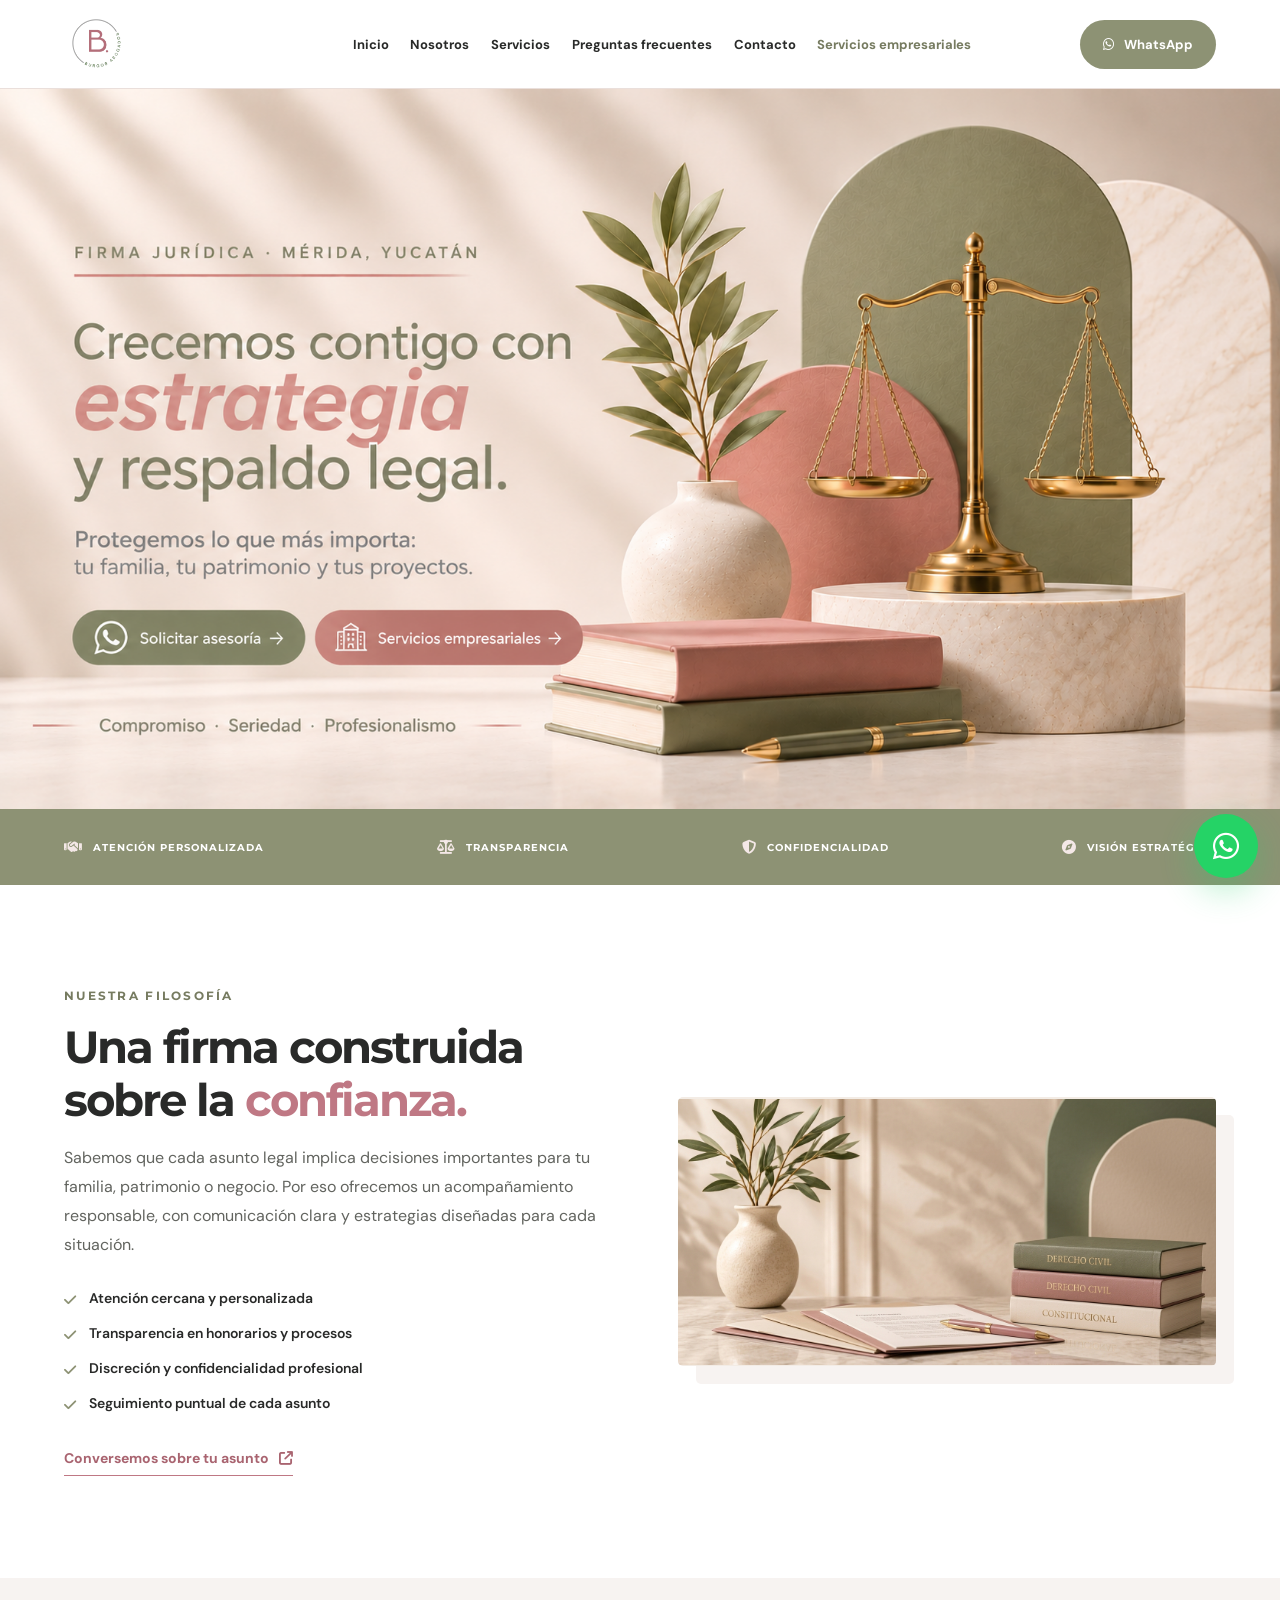
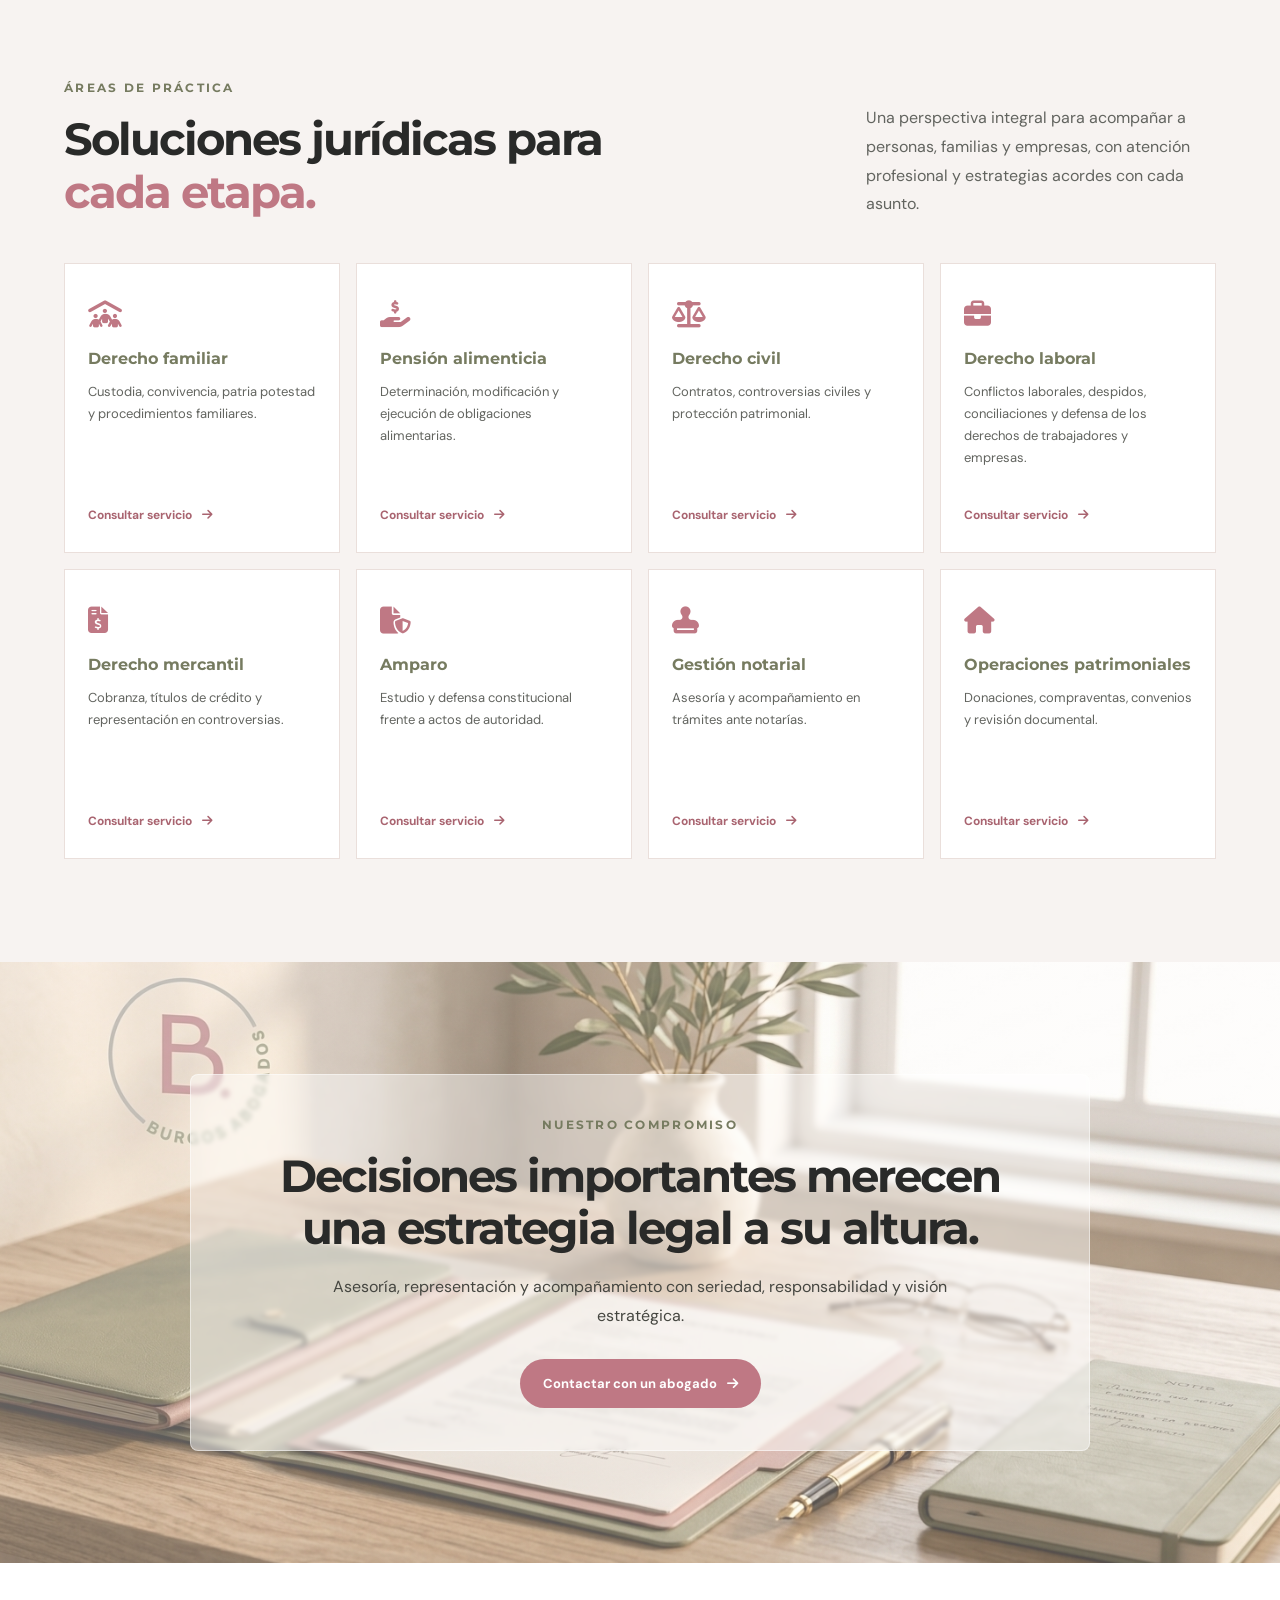
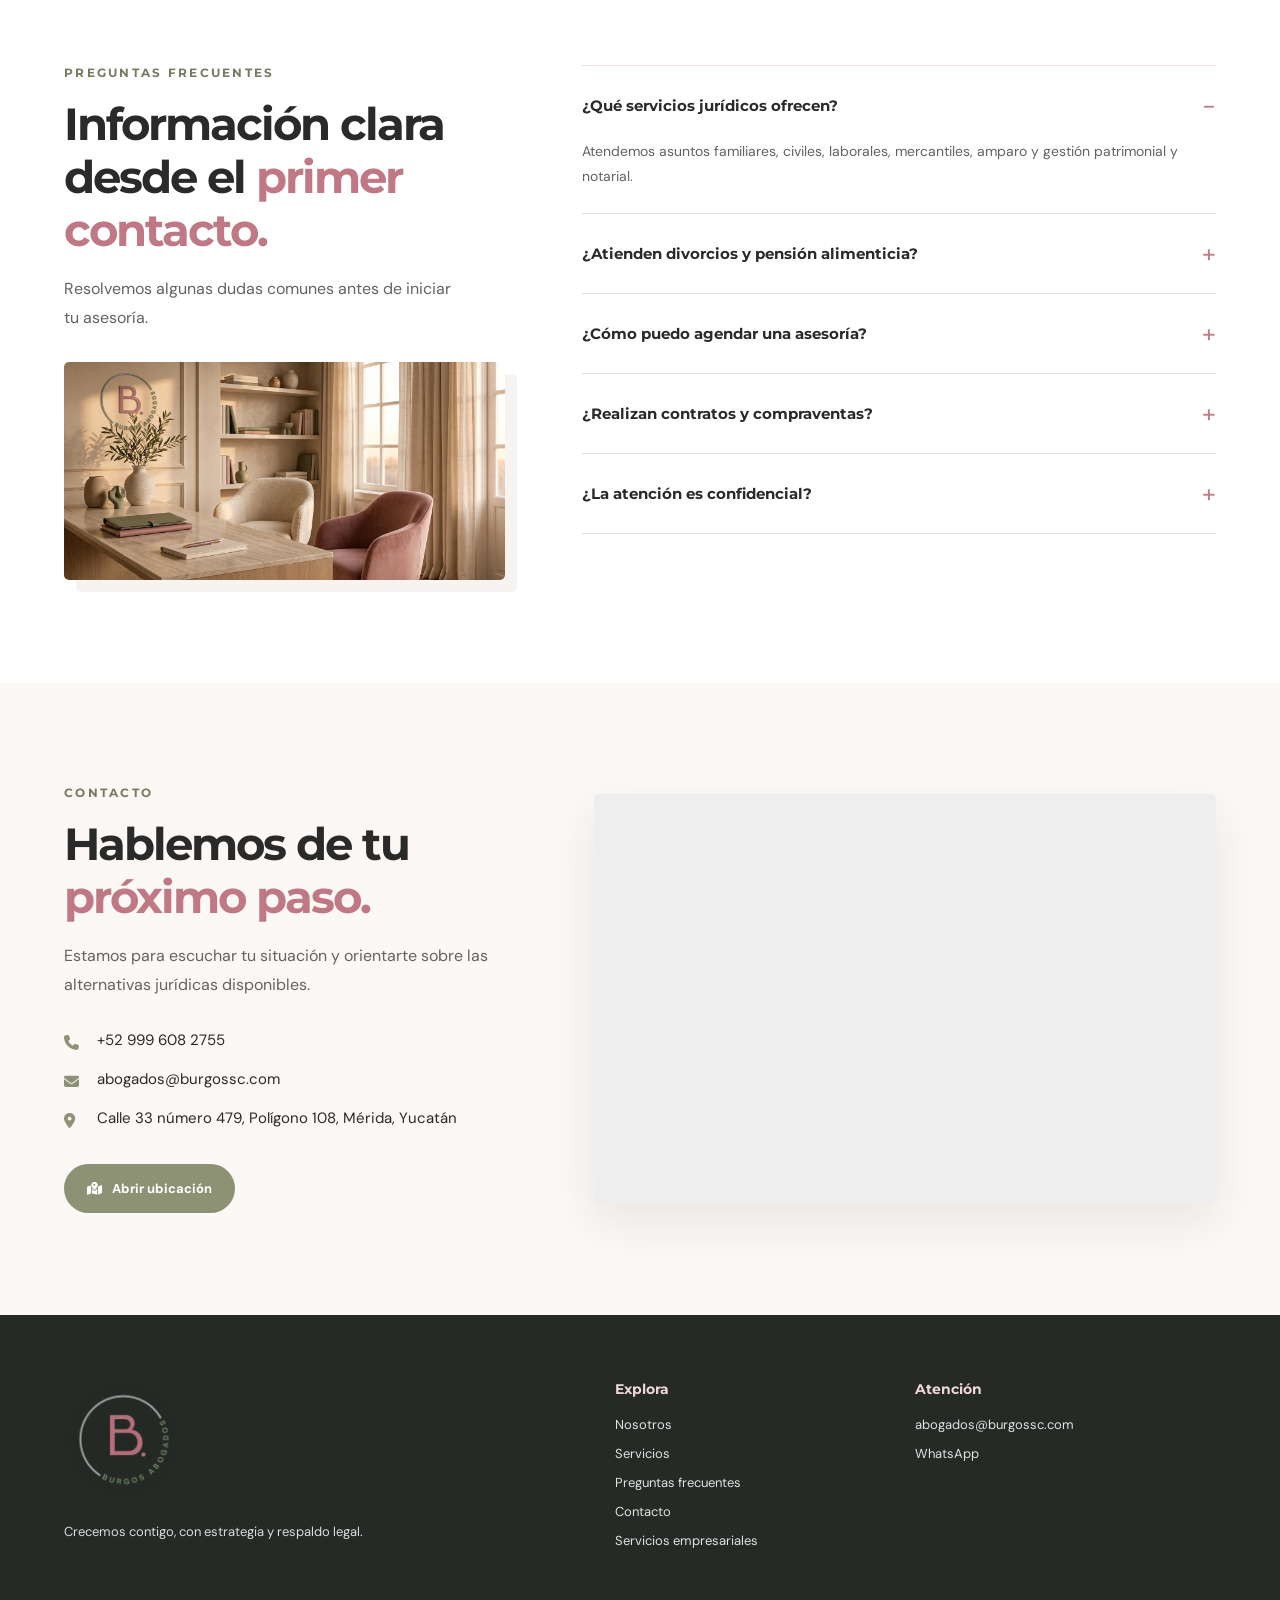
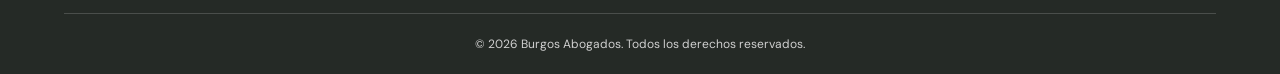
==== commit 259b5325: "Update index.html" ====
--- a/index.html
+++ b/index.html
@@ -92,14 +92,14 @@
         <p>Una perspectiva integral para acompañar a personas, familias y empresas, con atención profesional y estrategias acordes con cada asunto.</p>
       </div>
       <div class="cards">
-        <article class="service-card"><span class="number">01</span><i class="fa-solid fa-people-roof"></i><h3>Derecho familiar</h3><p>Custodia, convivencia, patria potestad y procedimientos familiares.</p><button type="button" data-service="Derecho familiar">Consultar servicio <i class="fa-solid fa-arrow-right"></i></button></article>
-        <article class="service-card"><span class="number">02</span><i class="fa-solid fa-hand-holding-dollar"></i><h3>Pensión alimenticia</h3><p>Determinación, modificación y ejecución de obligaciones alimentarias.</p><button type="button" data-service="Pensión alimenticia">Consultar servicio <i class="fa-solid fa-arrow-right"></i></button></article>
-        <article class="service-card"><span class="number">03</span><i class="fa-solid fa-scale-balanced"></i><h3>Derecho civil</h3><p>Contratos, controversias civiles y protección patrimonial.</p><button type="button" data-service="Derecho civil">Consultar servicio <i class="fa-solid fa-arrow-right"></i></button></article>
-        <article class="service-card"><span class="number">04</span><i class="fa-solid fa-briefcase"></i><h3>Derecho laboral</h3><p>Conflictos laborales, despidos, conciliaciones y defensa de los derechos de trabajadores y empresas.</p><button type="button" data-service="Derecho laboral">Consultar servicio <i class="fa-solid fa-arrow-right"></i></button></article>
-        <article class="service-card"><span class="number">05</span><i class="fa-solid fa-file-invoice-dollar"></i><h3>Derecho mercantil</h3><p>Cobranza, títulos de crédito y representación en controversias.</p><button type="button" data-service="Derecho mercantil">Consultar servicio <i class="fa-solid fa-arrow-right"></i></button></article>
-        <article class="service-card"><span class="number">06</span><i class="fa-solid fa-file-shield"></i><h3>Amparo</h3><p>Estudio y defensa constitucional frente a actos de autoridad.</p><button type="button" data-service="Amparo">Consultar servicio <i class="fa-solid fa-arrow-right"></i></button></article>
-        <article class="service-card"><span class="number">07</span><i class="fa-solid fa-stamp"></i><h3>Gestión notarial</h3><p>Asesoría y acompañamiento en trámites ante notarías.</p><button type="button" data-service="Gestión notarial">Consultar servicio <i class="fa-solid fa-arrow-right"></i></button></article>
-        <article class="service-card"><span class="number">08</span><i class="fa-solid fa-house"></i><h3>Operaciones patrimoniales</h3><p>Donaciones, compraventas, convenios y revisión documental.</p><button type="button" data-service="Operaciones patrimoniales">Consultar servicio <i class="fa-solid fa-arrow-right"></i></button></article>
+        <article class="service-card"><span class="number"></span><i class="fa-solid fa-people-roof"></i><h3>Derecho familiar</h3><p>Custodia, convivencia, patria potestad y procedimientos familiares.</p><button type="button" data-service="Derecho familiar">Consultar servicio <i class="fa-solid fa-arrow-right"></i></button></article>
+        <article class="service-card"><span class="number"></span><i class="fa-solid fa-hand-holding-dollar"></i><h3>Pensión alimenticia</h3><p>Determinación, modificación y ejecución de obligaciones alimentarias.</p><button type="button" data-service="Pensión alimenticia">Consultar servicio <i class="fa-solid fa-arrow-right"></i></button></article>
+        <article class="service-card"><span class="number"></span><i class="fa-solid fa-scale-balanced"></i><h3>Derecho civil</h3><p>Contratos, controversias civiles y protección patrimonial.</p><button type="button" data-service="Derecho civil">Consultar servicio <i class="fa-solid fa-arrow-right"></i></button></article>
+        <article class="service-card"><span class="number"></span><i class="fa-solid fa-briefcase"></i><h3>Derecho laboral</h3><p>Conflictos laborales, despidos, conciliaciones y defensa de los derechos de trabajadores y empresas.</p><button type="button" data-service="Derecho laboral">Consultar servicio <i class="fa-solid fa-arrow-right"></i></button></article>
+        <article class="service-card"><span class="number"></span><i class="fa-solid fa-file-invoice-dollar"></i><h3>Derecho mercantil</h3><p>Cobranza, títulos de crédito y representación en controversias.</p><button type="button" data-service="Derecho mercantil">Consultar servicio <i class="fa-solid fa-arrow-right"></i></button></article>
+        <article class="service-card"><span class="number"></span><i class="fa-solid fa-file-shield"></i><h3>Amparo</h3><p>Estudio y defensa constitucional frente a actos de autoridad.</p><button type="button" data-service="Amparo">Consultar servicio <i class="fa-solid fa-arrow-right"></i></button></article>
+        <article class="service-card"><span class="number"></span><i class="fa-solid fa-stamp"></i><h3>Gestión notarial</h3><p>Asesoría y acompañamiento en trámites ante notarías.</p><button type="button" data-service="Gestión notarial">Consultar servicio <i class="fa-solid fa-arrow-right"></i></button></article>
+        <article class="service-card"><span class="number"></span><i class="fa-solid fa-house"></i><h3>Operaciones patrimoniales</h3><p>Donaciones, compraventas, convenios y revisión documental.</p><button type="button" data-service="Operaciones patrimoniales">Consultar servicio <i class="fa-solid fa-arrow-right"></i></button></article>
       </div>
     </div>
   </section>
--- a/style.css
+++ b/style.css
@@ -43,7 +43,7 @@
 .trust-list div{display:flex;align-items:flex-start;gap:13px;font-size:14px;font-weight:600}
 .trust-list i{color:var(--green);padding-top:4px}
 .confianza-image{min-width:0;position:relative}
-.confianza-image img{width:100%;height:auto;aspect-ratio:1.15/1;object-fit:cover;border-radius:5px;box-shadow:18px 18px 0 var(--cream)}
+.confianza-image img{display:block;width:100%;height:auto;aspect-ratio:2/1;object-fit:contain;object-position:center;border-radius:5px;box-shadow:18px 18px 0 var(--cream);background:#f3ece5}
 .text-link{display:inline-flex;align-items:center;gap:10px;color:var(--rose-dark);font-size:14px;font-weight:700;border-bottom:1px solid var(--rose);padding-bottom:8px}
 .services{background:var(--cream)}
 .section-head{display:flex;align-items:end;justify-content:space-between;gap:45px;margin-bottom:44px}
@@ -59,8 +59,8 @@
 .service-card button{margin-top:auto;padding:0;border:0;background:none;color:var(--rose-dark);font-size:12px;font-weight:700;text-align:left}
 .service-card button i{margin-left:7px;transition:transform .2s}
 .service-card button:hover i{transform:translateX(4px)}
-.statement{padding:clamp(78px,9vw,112px) 0;background-color:var(--cream);background-image:linear-gradient(90deg,rgba(247,243,241,.86),rgba(247,243,241,.72)),url("assets/nuestro-compromiso-burgos.jpg");background-size:cover;background-position:center 52%;background-repeat:no-repeat;color:var(--ink);text-align:center}
-.statement-inner{max-width:900px}
+.statement{padding:clamp(78px,9vw,112px) 0;background-color:var(--cream);background-image:linear-gradient(90deg,rgba(250,247,243,.38),rgba(250,247,243,.30)),url("assets/nuestro-compromiso-burgos.jpg");background-size:cover;background-position:center 52%;background-repeat:no-repeat;color:var(--ink);text-align:center}
+.statement-inner{max-width:900px;padding:clamp(24px,4vw,42px);background:rgba(255,255,255,.46);border:1px solid rgba(255,255,255,.48);border-radius:8px;backdrop-filter:blur(2px);-webkit-backdrop-filter:blur(2px)}
 .statement .eyebrow{color:var(--green-dark)}
 .statement h2{max-width:790px;margin:0 auto 18px}
 .statement p{color:#454640;margin:0 auto 28px;max-width:650px}
@@ -69,7 +69,7 @@
 .faq{background:#fff}
 .faq-grid{display:grid;grid-template-columns:minmax(0,.82fr) minmax(0,1.18fr);gap:clamp(38px,6vw,82px);align-items:start}
 .faq-intro p{max-width:400px;color:var(--muted)}
-.faq-intro img{width:100%;max-width:460px;aspect-ratio:1.55/1;object-fit:cover;margin-top:30px;border-radius:5px;box-shadow:12px 12px 0 var(--cream)}
+.faq-intro img{display:block;width:100%;max-width:460px;height:auto;aspect-ratio:auto;object-fit:contain;margin-top:30px;border-radius:5px;box-shadow:12px 12px 0 var(--cream)}
 .faq-list details{padding:23px 0;border-bottom:1px solid var(--border)}
 .faq-list details:first-child{border-top:1px solid var(--border)}
 .faq-list summary{display:flex;align-items:center;justify-content:space-between;gap:20px;list-style:none;cursor:pointer;font:700 15px Montserrat,sans-serif}
@@ -87,7 +87,7 @@
 .map iframe{width:100%;height:100%;border:0}
 footer{padding:65px 0 0;background:#252a26;color:#fff}
 .footer-grid{display:grid;grid-template-columns:2fr 1fr 1.2fr;gap:50px;padding-bottom:52px}
-.footer-grid img{width:180px;max-height:80px;object-fit:contain;object-position:left;background:#fff;border-radius:3px;padding:8px}
+.footer-grid img{display:block;width:260px;max-width:100%;height:auto;max-height:122px;object-fit:contain;object-position:left;background:transparent;border:0;border-radius:0;padding:0;filter:drop-shadow(0 2px 8px rgba(0,0,0,.10))}
 .footer-grid p{max-width:330px;margin-top:18px;color:#ddd;font-size:13px}
 .footer-grid h3{font-size:14px;color:#f0d6d9;margin-bottom:18px}
 .footer-grid a{display:block;margin:12px 0;color:#e2e2e2;font-size:13px;overflow-wrap:anywhere}
@@ -137,12 +137,13 @@
   .value-inner i{font-size:12px}
   .confianza-grid,.faq-grid,.contact-grid{grid-template-columns:1fr;gap:34px}
   .confianza-image{order:2}.confianza-content{order:1}
-  .confianza-image img{aspect-ratio:1.25/1;box-shadow:9px 9px 0 var(--cream)}
+  .confianza-image img{aspect-ratio:2/1;object-fit:contain;box-shadow:9px 9px 0 var(--cream)}
   .section-head{display:block;margin-bottom:30px}
   .section-head>p{margin-top:17px}
   .cards{grid-template-columns:1fr;gap:12px}
   .service-card{min-height:220px;padding:25px}
-  .statement{padding:62px 0;background-position:58% center;background-image:linear-gradient(rgba(247,243,241,.88),rgba(247,243,241,.84)),url("assets/nuestro-compromiso-burgos.jpg")}
+  .statement{padding:62px 0;background-position:58% center;background-image:linear-gradient(rgba(250,247,243,.42),rgba(250,247,243,.34)),url("assets/nuestro-compromiso-burgos.jpg")}
+  .statement-inner{padding:24px 18px;background:rgba(255,255,255,.55)}
   .faq-intro img{max-width:100%;margin-top:20px}
   .faq-list summary{font-size:14px}
   .map{height:300px}
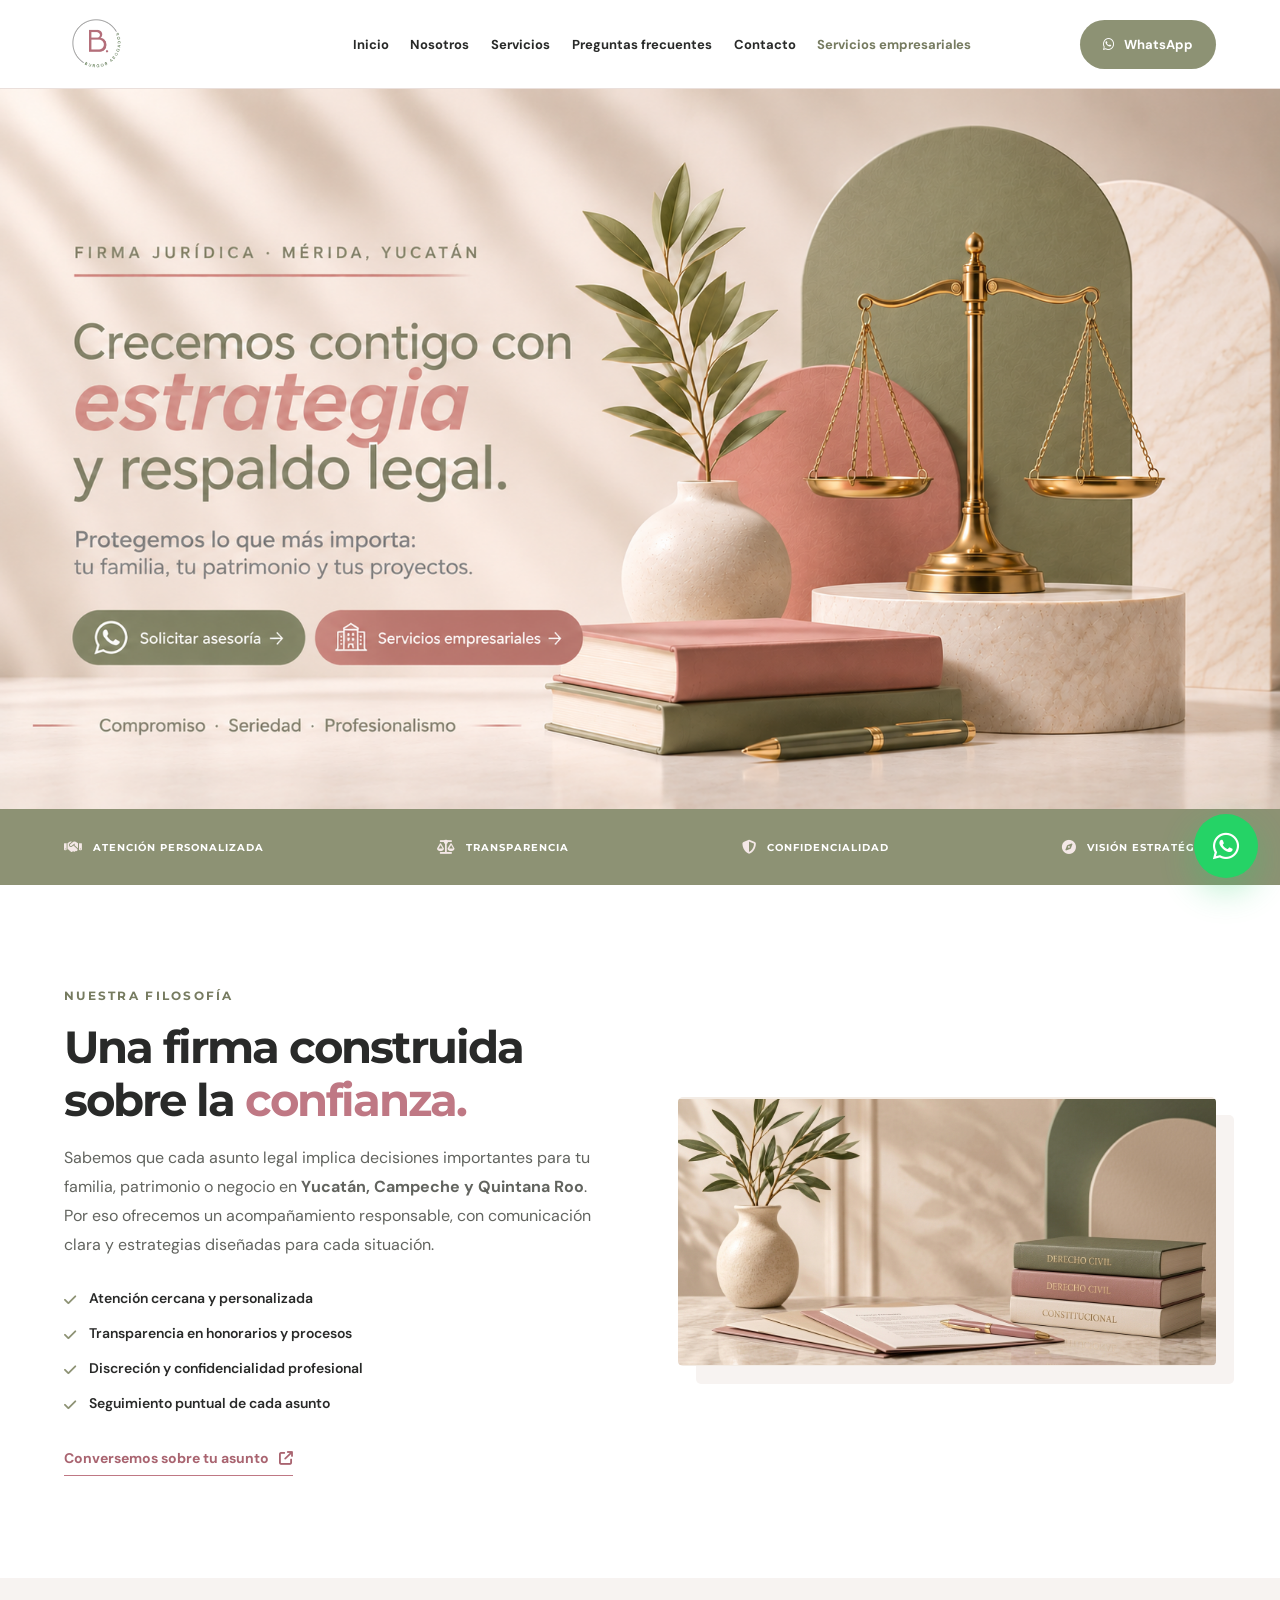
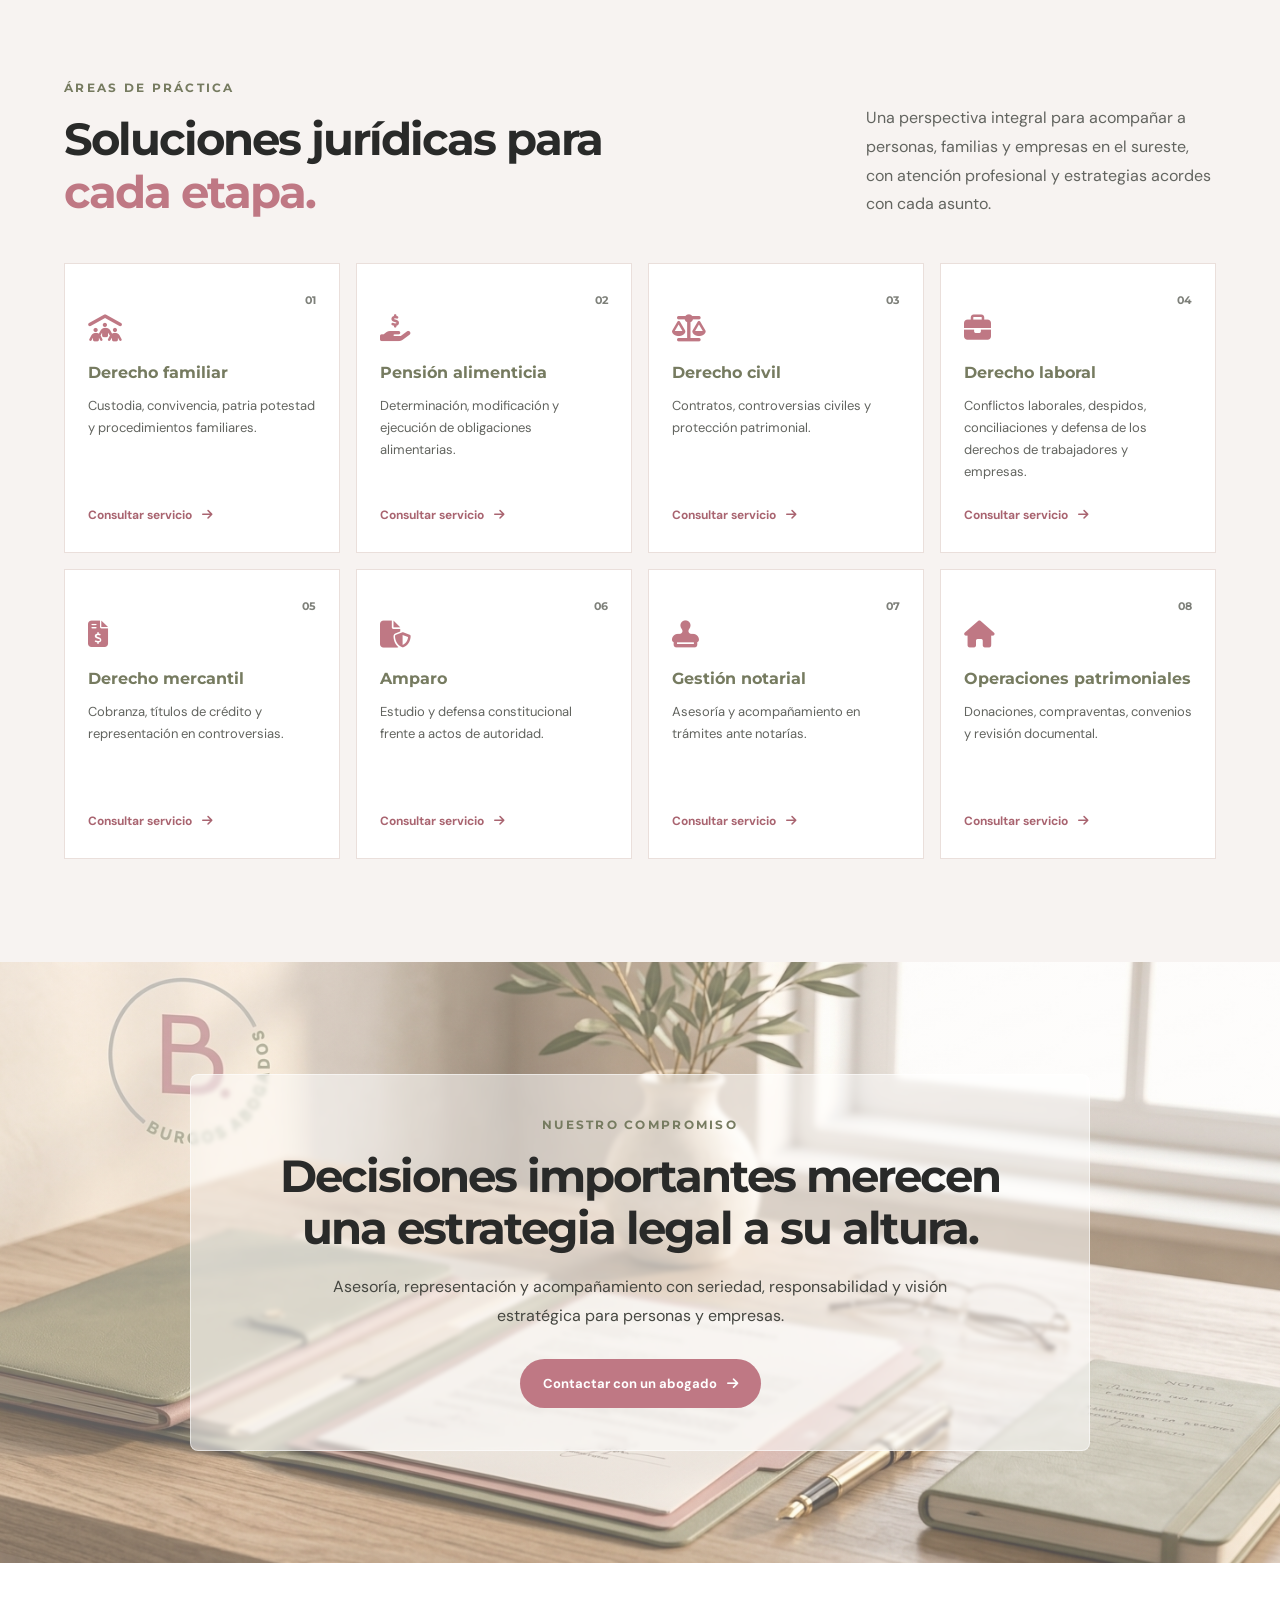
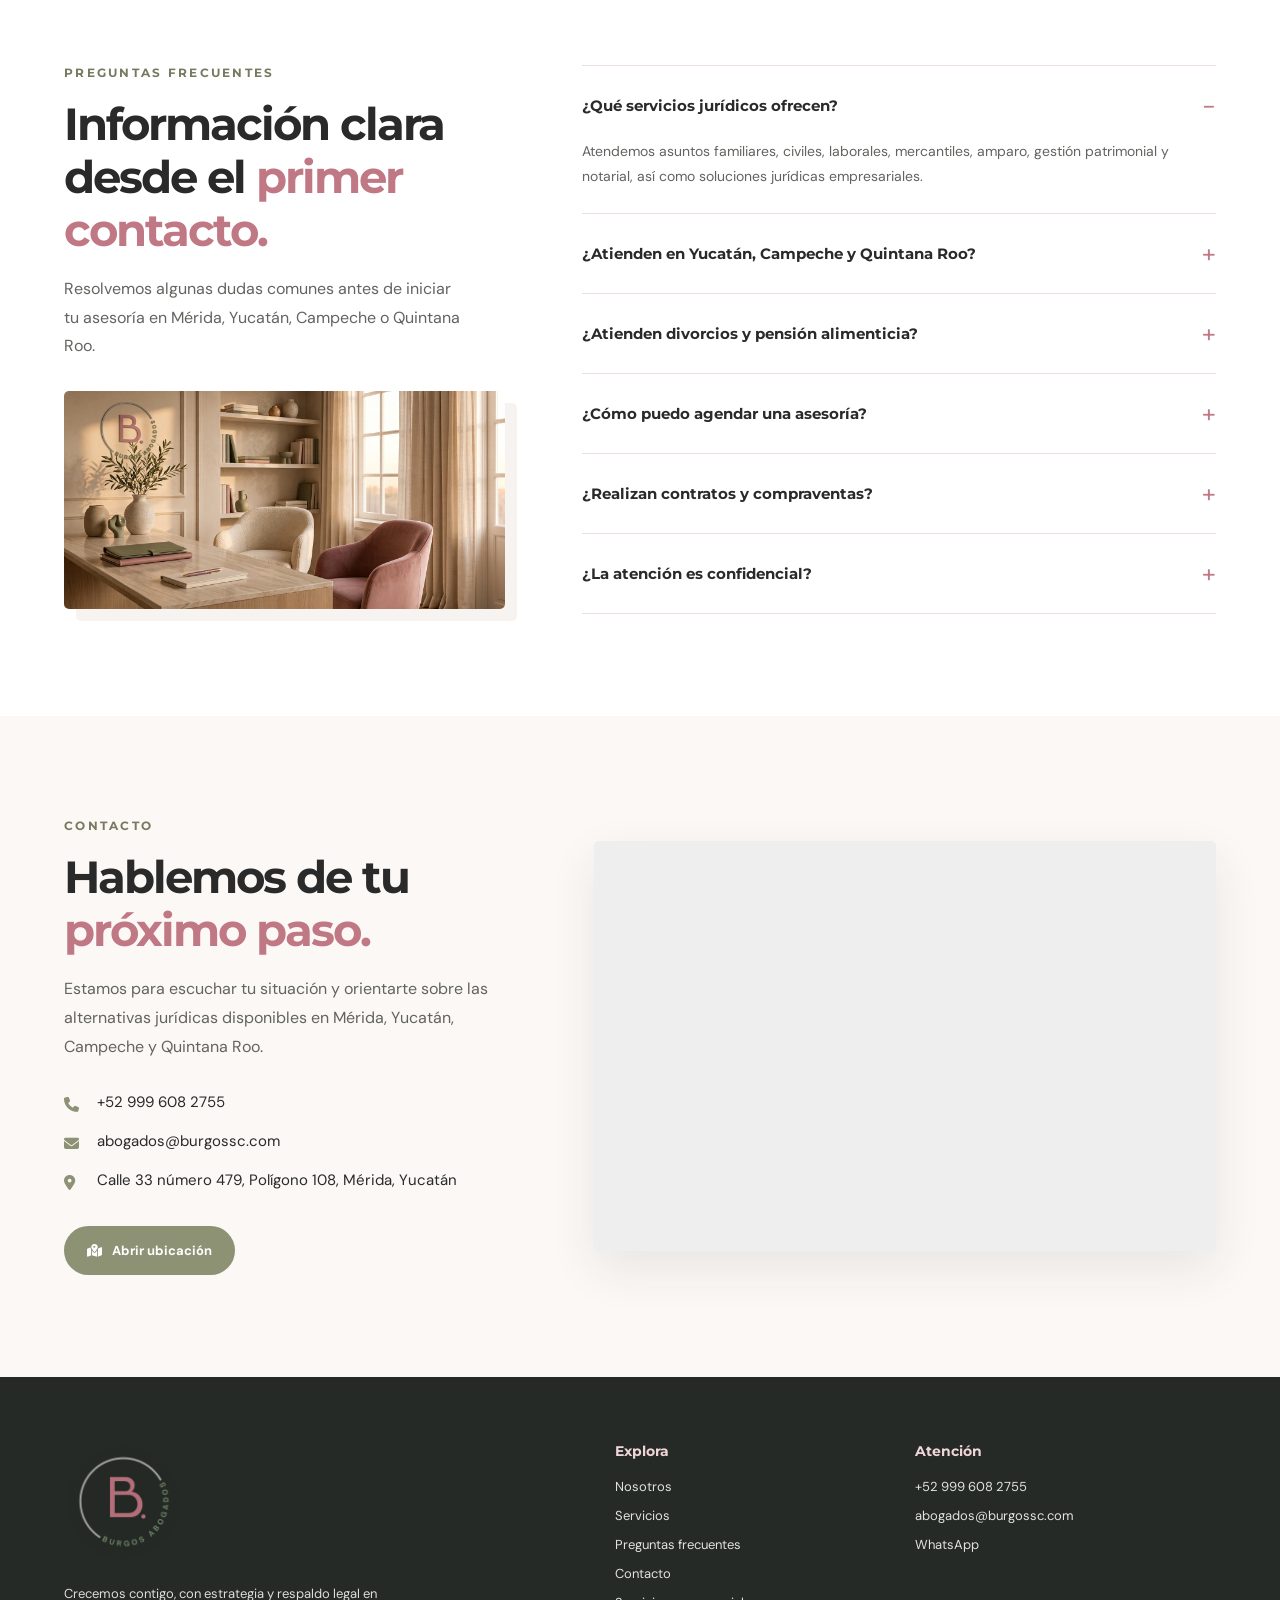
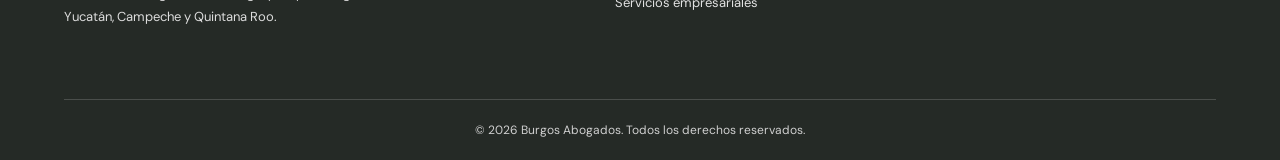
==== commit 762ff829: "Update index.html with new titles and descriptions" ====
--- a/index.html
+++ b/index.html
@@ -3,15 +3,15 @@
 <head>
   <meta charset="utf-8">
   <meta name="viewport" content="width=device-width, initial-scale=1">
-  <title>Burgos Abogados | Crecemos contigo con estrategia y respaldo legal</title>
-  <meta name="description" content="Asesoría y representación jurídica en Mérida, Yucatán. Derecho familiar, civil, laboral, mercantil, amparo y protección patrimonial.">
+  <title>Burgos Abogados | Abogados en Mérida, Yucatán, Campeche y Quintana Roo</title>
+  <meta name="description" content="Asesoría y representación jurídica en Mérida, Yucatán, Campeche y Quintana Roo. Derecho familiar, pensión alimenticia, civil, laboral, mercantil, amparo y protección patrimonial.">
   <link rel="canonical" href="https://www.burgossc.com/">
   <link rel="icon" href="assets/logo.icono.png">
   <link rel="apple-touch-icon" href="assets/logo.icono.png">
   <meta property="og:type" content="website">
   <meta property="og:locale" content="es_MX">
   <meta property="og:title" content="Burgos Abogados | Crecemos contigo con estrategia y respaldo legal">
-  <meta property="og:description" content="Atención jurídica personalizada en Mérida, Yucatán.">
+  <meta property="og:description" content="Atención jurídica personalizada para personas y empresas en Yucatán, Campeche y Quintana Roo.">
   <meta property="og:image" content="https://www.burgossc.com/assets/hero-principal-burgos.png">
   <meta property="og:url" content="https://www.burgossc.com/">
   <meta name="twitter:card" content="summary_large_image">
@@ -20,6 +20,28 @@
   <link href="https://fonts.googleapis.com/css2?family=Montserrat:wght@400;500;600;700;800&family=DM+Sans:wght@400;500;600;700&display=swap" rel="stylesheet">
   <link rel="stylesheet" href="https://cdnjs.cloudflare.com/ajax/libs/font-awesome/6.5.2/css/all.min.css">
   <link rel="stylesheet" href="style.css">
+  <script type="application/ld+json">
+  {
+    "@context": "https://schema.org",
+    "@type": "LegalService",
+    "name": "Burgos Abogados",
+    "url": "https://www.burgossc.com/",
+    "telephone": "+52 999 608 2755",
+    "email": "abogados@burgossc.com",
+    "address": {
+      "@type": "PostalAddress",
+      "streetAddress": "Calle 33 número 479, Polígono 108",
+      "addressLocality": "Mérida",
+      "addressRegion": "Yucatán",
+      "addressCountry": "MX"
+    },
+    "areaServed": [
+      { "@type": "AdministrativeArea", "name": "Yucatán" },
+      { "@type": "AdministrativeArea", "name": "Campeche" },
+      { "@type": "AdministrativeArea", "name": "Quintana Roo" }
+    ]
+  }
+  </script>
 </head>
 <body>
 <header class="site-header">
@@ -35,9 +57,12 @@
       <a href="#contacto">Contacto</a>
       <a class="nav-enterprise" href="servicios-empresariales.html">Servicios empresariales</a>
     </nav>
-    <a class="btn-top" href="https://wa.me/529996082755" target="_blank" rel="noopener">
-      <i class="fa-brands fa-whatsapp" aria-hidden="true"></i> WhatsApp
-    </a>
+    <div class="header-actions">
+      <a class="mobile-enterprise-link" href="servicios-empresariales.html">Empresas</a>
+      <a class="btn-top" href="https://wa.me/529996082755?text=Hola%2C%20deseo%20solicitar%20una%20asesor%C3%ADa%20jur%C3%ADdica." target="_blank" rel="noopener">
+        <i class="fa-brands fa-whatsapp" aria-hidden="true"></i> WhatsApp
+      </a>
+    </div>
   </div>
 </header>
 
@@ -45,7 +70,7 @@
   <!-- La imagen institucional completa es el hero. Los dos enlaces están integrados en la propia imagen. -->
   <section class="hero-banner" id="inicio" aria-label="Burgos Abogados: crecemos contigo con estrategia y respaldo legal">
     <img class="hero-banner-image" src="assets/hero-principal-burgos.png"
-      alt="Crecemos contigo con estrategia y respaldo legal. Protegemos tu familia, tu patrimonio y tus proyectos."
+      alt="Burgos Abogados en Yucatán, Campeche y Quintana Roo: crecemos contigo con estrategia y respaldo legal. Protegemos tu familia, tu patrimonio y tus proyectos."
       fetchpriority="high" decoding="async">
     <a class="hero-hotspot hero-hotspot-whatsapp"
       href="https://wa.me/529996082755?text=Hola%2C%20deseo%20solicitar%20una%20asesor%C3%ADa%20jur%C3%ADdica."
@@ -56,10 +81,10 @@
 
   <div class="value-strip">
     <div class="container value-inner">
-      <span><i class="fa-solid fa-handshake"></i> ATENCIÓN PERSONALIZADA</span>
-      <span><i class="fa-solid fa-scale-balanced"></i> TRANSPARENCIA</span>
-      <span><i class="fa-solid fa-shield-halved"></i> CONFIDENCIALIDAD</span>
-      <span><i class="fa-solid fa-compass"></i> VISIÓN ESTRATÉGICA</span>
+      <span><i class="fa-solid fa-handshake" aria-hidden="true"></i> ATENCIÓN PERSONALIZADA</span>
+      <span><i class="fa-solid fa-scale-balanced" aria-hidden="true"></i> TRANSPARENCIA</span>
+      <span><i class="fa-solid fa-shield-halved" aria-hidden="true"></i> CONFIDENCIALIDAD</span>
+      <span><i class="fa-solid fa-compass" aria-hidden="true"></i> VISIÓN ESTRATÉGICA</span>
     </div>
   </div>
 
@@ -68,15 +93,15 @@
       <div class="confianza-content">
         <span class="eyebrow">NUESTRA FILOSOFÍA</span>
         <h2>Una firma construida sobre la <em>confianza.</em></h2>
-        <p>Sabemos que cada asunto legal implica decisiones importantes para tu familia, patrimonio o negocio. Por eso ofrecemos un acompañamiento responsable, con comunicación clara y estrategias diseñadas para cada situación.</p>
+        <p>Sabemos que cada asunto legal implica decisiones importantes para tu familia, patrimonio o negocio en <strong>Yucatán, Campeche y Quintana Roo</strong>. Por eso ofrecemos un acompañamiento responsable, con comunicación clara y estrategias diseñadas para cada situación.</p>
         <div class="trust-list">
-          <div><i class="fa-solid fa-check"></i><span>Atención cercana y personalizada</span></div>
-          <div><i class="fa-solid fa-check"></i><span>Transparencia en honorarios y procesos</span></div>
-          <div><i class="fa-solid fa-check"></i><span>Discreción y confidencialidad profesional</span></div>
-          <div><i class="fa-solid fa-check"></i><span>Seguimiento puntual de cada asunto</span></div>
+          <div><i class="fa-solid fa-check" aria-hidden="true"></i><span>Atención cercana y personalizada</span></div>
+          <div><i class="fa-solid fa-check" aria-hidden="true"></i><span>Transparencia en honorarios y procesos</span></div>
+          <div><i class="fa-solid fa-check" aria-hidden="true"></i><span>Discreción y confidencialidad profesional</span></div>
+          <div><i class="fa-solid fa-check" aria-hidden="true"></i><span>Seguimiento puntual de cada asunto</span></div>
         </div>
         <a class="text-link" href="https://wa.me/529996082755?text=Hola%2C%20quisiera%20conocer%20m%C3%A1s%20sobre%20su%20asesor%C3%ADa." target="_blank" rel="noopener">
-          Conversemos sobre tu asunto <i class="fa-solid fa-arrow-up-right-from-square"></i>
+          Conversemos sobre tu asunto <i class="fa-solid fa-arrow-up-right-from-square" aria-hidden="true"></i>
         </a>
       </div>
       <div class="confianza-image">
@@ -89,17 +114,17 @@
     <div class="container">
       <div class="section-head">
         <div><span class="eyebrow">ÁREAS DE PRÁCTICA</span><h2>Soluciones jurídicas para <em>cada etapa.</em></h2></div>
-        <p>Una perspectiva integral para acompañar a personas, familias y empresas, con atención profesional y estrategias acordes con cada asunto.</p>
+        <p>Una perspectiva integral para acompañar a personas, familias y empresas en el sureste, con atención profesional y estrategias acordes con cada asunto.</p>
       </div>
       <div class="cards">
-        <article class="service-card"><span class="number"></span><i class="fa-solid fa-people-roof"></i><h3>Derecho familiar</h3><p>Custodia, convivencia, patria potestad y procedimientos familiares.</p><button type="button" data-service="Derecho familiar">Consultar servicio <i class="fa-solid fa-arrow-right"></i></button></article>
-        <article class="service-card"><span class="number"></span><i class="fa-solid fa-hand-holding-dollar"></i><h3>Pensión alimenticia</h3><p>Determinación, modificación y ejecución de obligaciones alimentarias.</p><button type="button" data-service="Pensión alimenticia">Consultar servicio <i class="fa-solid fa-arrow-right"></i></button></article>
-        <article class="service-card"><span class="number"></span><i class="fa-solid fa-scale-balanced"></i><h3>Derecho civil</h3><p>Contratos, controversias civiles y protección patrimonial.</p><button type="button" data-service="Derecho civil">Consultar servicio <i class="fa-solid fa-arrow-right"></i></button></article>
-        <article class="service-card"><span class="number"></span><i class="fa-solid fa-briefcase"></i><h3>Derecho laboral</h3><p>Conflictos laborales, despidos, conciliaciones y defensa de los derechos de trabajadores y empresas.</p><button type="button" data-service="Derecho laboral">Consultar servicio <i class="fa-solid fa-arrow-right"></i></button></article>
-        <article class="service-card"><span class="number"></span><i class="fa-solid fa-file-invoice-dollar"></i><h3>Derecho mercantil</h3><p>Cobranza, títulos de crédito y representación en controversias.</p><button type="button" data-service="Derecho mercantil">Consultar servicio <i class="fa-solid fa-arrow-right"></i></button></article>
-        <article class="service-card"><span class="number"></span><i class="fa-solid fa-file-shield"></i><h3>Amparo</h3><p>Estudio y defensa constitucional frente a actos de autoridad.</p><button type="button" data-service="Amparo">Consultar servicio <i class="fa-solid fa-arrow-right"></i></button></article>
-        <article class="service-card"><span class="number"></span><i class="fa-solid fa-stamp"></i><h3>Gestión notarial</h3><p>Asesoría y acompañamiento en trámites ante notarías.</p><button type="button" data-service="Gestión notarial">Consultar servicio <i class="fa-solid fa-arrow-right"></i></button></article>
-        <article class="service-card"><span class="number"></span><i class="fa-solid fa-house"></i><h3>Operaciones patrimoniales</h3><p>Donaciones, compraventas, convenios y revisión documental.</p><button type="button" data-service="Operaciones patrimoniales">Consultar servicio <i class="fa-solid fa-arrow-right"></i></button></article>
+        <article class="service-card"><span class="number">01</span><i class="fa-solid fa-people-roof" aria-hidden="true"></i><h3>Derecho familiar</h3><p>Custodia, convivencia, patria potestad y procedimientos familiares.</p><button type="button" data-service="Derecho familiar">Consultar servicio <i class="fa-solid fa-arrow-right" aria-hidden="true"></i></button></article>
+        <article class="service-card"><span class="number">02</span><i class="fa-solid fa-hand-holding-dollar" aria-hidden="true"></i><h3>Pensión alimenticia</h3><p>Determinación, modificación y ejecución de obligaciones alimentarias.</p><button type="button" data-service="Pensión alimenticia">Consultar servicio <i class="fa-solid fa-arrow-right" aria-hidden="true"></i></button></article>
+        <article class="service-card"><span class="number">03</span><i class="fa-solid fa-scale-balanced" aria-hidden="true"></i><h3>Derecho civil</h3><p>Contratos, controversias civiles y protección patrimonial.</p><button type="button" data-service="Derecho civil">Consultar servicio <i class="fa-solid fa-arrow-right" aria-hidden="true"></i></button></article>
+        <article class="service-card"><span class="number">04</span><i class="fa-solid fa-briefcase" aria-hidden="true"></i><h3>Derecho laboral</h3><p>Conflictos laborales, despidos, conciliaciones y defensa de los derechos de trabajadores y empresas.</p><button type="button" data-service="Derecho laboral">Consultar servicio <i class="fa-solid fa-arrow-right" aria-hidden="true"></i></button></article>
+        <article class="service-card"><span class="number">05</span><i class="fa-solid fa-file-invoice-dollar" aria-hidden="true"></i><h3>Derecho mercantil</h3><p>Cobranza, títulos de crédito y representación en controversias.</p><button type="button" data-service="Derecho mercantil">Consultar servicio <i class="fa-solid fa-arrow-right" aria-hidden="true"></i></button></article>
+        <article class="service-card"><span class="number">06</span><i class="fa-solid fa-file-shield" aria-hidden="true"></i><h3>Amparo</h3><p>Estudio y defensa constitucional frente a actos de autoridad.</p><button type="button" data-service="Amparo">Consultar servicio <i class="fa-solid fa-arrow-right" aria-hidden="true"></i></button></article>
+        <article class="service-card"><span class="number">07</span><i class="fa-solid fa-stamp" aria-hidden="true"></i><h3>Gestión notarial</h3><p>Asesoría y acompañamiento en trámites ante notarías.</p><button type="button" data-service="Gestión notarial">Consultar servicio <i class="fa-solid fa-arrow-right" aria-hidden="true"></i></button></article>
+        <article class="service-card"><span class="number">08</span><i class="fa-solid fa-house" aria-hidden="true"></i><h3>Operaciones patrimoniales</h3><p>Donaciones, compraventas, convenios y revisión documental.</p><button type="button" data-service="Operaciones patrimoniales">Consultar servicio <i class="fa-solid fa-arrow-right" aria-hidden="true"></i></button></article>
       </div>
     </div>
   </section>
@@ -108,8 +133,8 @@
     <div class="container statement-inner">
       <span class="eyebrow">NUESTRO COMPROMISO</span>
       <h2>Decisiones importantes merecen una estrategia legal a su altura.</h2>
-      <p>Asesoría, representación y acompañamiento con seriedad, responsabilidad y visión estratégica.</p>
-      <a class="btn-primary" href="https://wa.me/529996082755?text=Hola%2C%20deseo%20contactar%20con%20un%20abogado." target="_blank" rel="noopener">Contactar con un abogado <i class="fa-solid fa-arrow-right"></i></a>
+      <p>Asesoría, representación y acompañamiento con seriedad, responsabilidad y visión estratégica para personas y empresas.</p>
+      <a class="btn-primary" href="https://wa.me/529996082755?text=Hola%2C%20deseo%20contactar%20con%20un%20abogado." target="_blank" rel="noopener">Contactar con un abogado <i class="fa-solid fa-arrow-right" aria-hidden="true"></i></a>
     </div>
   </section>
 
@@ -118,13 +143,14 @@
       <div class="faq-intro">
         <span class="eyebrow">PREGUNTAS FRECUENTES</span>
         <h2>Información clara desde el <em>primer contacto.</em></h2>
-        <p>Resolvemos algunas dudas comunes antes de iniciar tu asesoría.</p>
+        <p>Resolvemos algunas dudas comunes antes de iniciar tu asesoría en Mérida, Yucatán, Campeche o Quintana Roo.</p>
         <img src="assets/faq-burgos.png" alt="Elementos jurídicos y balanza de la justicia en la identidad visual de Burgos Abogados" loading="lazy">
       </div>
       <div class="faq-list">
-        <details open><summary>¿Qué servicios jurídicos ofrecen?</summary><p>Atendemos asuntos familiares, civiles, laborales, mercantiles, amparo y gestión patrimonial y notarial.</p></details>
+        <details open><summary>¿Qué servicios jurídicos ofrecen?</summary><p>Atendemos asuntos familiares, civiles, laborales, mercantiles, amparo, gestión patrimonial y notarial, así como soluciones jurídicas empresariales.</p></details>
+        <details><summary>¿Atienden en Yucatán, Campeche y Quintana Roo?</summary><p>Sí. Contamos con sede en Mérida, Yucatán, y brindamos atención jurídica a personas y empresas en Yucatán, Campeche y Quintana Roo.</p></details>
         <details><summary>¿Atienden divorcios y pensión alimenticia?</summary><p>Sí. Brindamos acompañamiento en divorcios, custodia, convivencia y pensiones alimenticias.</p></details>
-        <details><summary>¿Cómo puedo agendar una asesoría?</summary><p>Escríbenos mediante WhatsApp y cuéntanos brevemente qué tipo de apoyo necesitas.</p></details>
+        <details><summary>¿Cómo puedo agendar una asesoría?</summary><p>Escríbenos mediante WhatsApp y cuéntanos brevemente qué tipo de apoyo necesitas y en qué estado o ciudad te encuentras.</p></details>
         <details><summary>¿Realizan contratos y compraventas?</summary><p>Sí. Asesoramos en revisión contractual, convenios y operaciones patrimoniales.</p></details>
         <details><summary>¿La atención es confidencial?</summary><p>Tratamos la información compartida bajo los deberes de confidencialidad profesional aplicables.</p></details>
       </div>
@@ -136,11 +162,11 @@
       <div class="contact-info">
         <span class="eyebrow">CONTACTO</span>
         <h2>Hablemos de tu <em>próximo paso.</em></h2>
-        <p>Estamos para escuchar tu situación y orientarte sobre las alternativas jurídicas disponibles.</p>
-        <div class="contact-item"><i class="fa-solid fa-phone"></i><a href="tel:+529996082755">+52 999 608 2755</a></div>
-        <div class="contact-item"><i class="fa-solid fa-envelope"></i><a href="mailto:abogados@burgossc.com">abogados@burgossc.com</a></div>
-        <div class="contact-item"><i class="fa-solid fa-location-dot"></i><span>Calle 33 número 479, Polígono 108, Mérida, Yucatán</span></div>
-        <a class="btn-primary" href="https://maps.app.goo.gl/DdyHghq43ByRAUCg8?g_st=iw" target="_blank" rel="noopener"><i class="fa-solid fa-map-location-dot"></i> Abrir ubicación</a>
+        <p>Estamos para escuchar tu situación y orientarte sobre las alternativas jurídicas disponibles en Mérida, Yucatán, Campeche y Quintana Roo.</p>
+        <div class="contact-item"><i class="fa-solid fa-phone" aria-hidden="true"></i><a href="tel:+529996082755">+52 999 608 2755</a></div>
+        <div class="contact-item"><i class="fa-solid fa-envelope" aria-hidden="true"></i><a href="mailto:abogados@burgossc.com">abogados@burgossc.com</a></div>
+        <div class="contact-item"><i class="fa-solid fa-location-dot" aria-hidden="true"></i><span>Calle 33 número 479, Polígono 108, Mérida, Yucatán</span></div>
+        <a class="btn-primary" href="https://maps.app.goo.gl/DdyHghq43ByRAUCg8?g_st=iw" target="_blank" rel="noopener"><i class="fa-solid fa-map-location-dot" aria-hidden="true"></i> Abrir ubicación</a>
       </div>
       <div class="map"><iframe title="Ubicación de Burgos Abogados" src="https://www.google.com/maps?q=Burgos%20Abogados%2C%20Calle%2033%20479%2C%20M%C3%A9rida%2C%20Yucat%C3%A1n&output=embed" loading="lazy" referrerpolicy="no-referrer-when-downgrade" allowfullscreen></iframe></div>
     </div>
@@ -149,9 +175,9 @@
 
 <footer>
   <div class="container footer-grid">
-    <div class="footer-brand"><img src="assets/logo-burgos.png" alt="Burgos Abogados"><p>Crecemos contigo, con estrategia y respaldo legal.</p></div>
+    <div class="footer-brand"><img src="assets/logo-burgos.png" alt="Burgos Abogados"><p>Crecemos contigo, con estrategia y respaldo legal en Yucatán, Campeche y Quintana Roo.</p></div>
     <div><h3>Explora</h3><a href="#confianza">Nosotros</a><a href="#areas">Servicios</a><a href="#faq">Preguntas frecuentes</a><a href="#contacto">Contacto</a><a href="servicios-empresariales.html">Servicios empresariales</a></div>
-    <div><h3>Atención</h3><a href="mailto:abogados@burgossc.com">abogados@burgossc.com</a><a href="https://wa.me/529996082755" target="_blank" rel="noopener">WhatsApp</a></div>
+    <div><h3>Atención</h3><a href="tel:+529996082755">+52 999 608 2755</a><a href="mailto:abogados@burgossc.com">abogados@burgossc.com</a><a href="https://wa.me/529996082755" target="_blank" rel="noopener">WhatsApp</a></div>
   </div>
   <div class="container copyright">© 2026 Burgos Abogados. Todos los derechos reservados.</div>
 </footer>
@@ -160,7 +186,7 @@
   <div class="chat-header">
     <img src="assets/logo.icono.png" alt="">
     <div><h3>Burgos Abogados</h3><p>¿En qué podemos ayudarte?</p></div>
-    <button id="closeChat" type="button" aria-label="Cerrar asistente"><i class="fa-solid fa-xmark"></i></button>
+    <button id="closeChat" type="button" aria-label="Cerrar asistente"><i class="fa-solid fa-xmark" aria-hidden="true"></i></button>
   </div>
   <div class="chat-body">
     <p class="chat-greeting">Selecciona el servicio sobre el que deseas recibir información:</p>
@@ -179,7 +205,7 @@
     <div id="chatResponse" class="chat-response" aria-live="polite"></div>
   </div>
 </div>
-<button class="chatbot-toggle" id="toggleChat" type="button" aria-label="Abrir asistente de WhatsApp" aria-expanded="false"><i class="fa-brands fa-whatsapp"></i></button>
+<button class="chatbot-toggle" id="toggleChat" type="button" aria-label="Abrir asistente de WhatsApp" aria-expanded="false"><i class="fa-brands fa-whatsapp" aria-hidden="true"></i></button>
 <script src="script.js" defer></script>
 </body>
 </html>
--- a/style.css
+++ b/style.css
@@ -23,8 +23,12 @@
 .navbar nav{display:flex;align-items:center;justify-content:center;gap:clamp(11px,1.7vw,25px)}
 .navbar nav a{font-size:13px;font-weight:700;white-space:nowrap;transition:color .2s}
 .navbar nav a:hover,.navbar nav .nav-enterprise{color:var(--green-dark)}
+.header-actions{display:flex;align-items:center;gap:10px}
+.mobile-enterprise-link{display:none;align-items:center;justify-content:center;padding:9px 12px;border-radius:999px;border:1px solid var(--border);background:var(--cream);color:var(--green-dark);font-size:11px;font-weight:700;white-space:nowrap}
+.mobile-enterprise-link:hover{border-color:var(--green)}
 .btn-top,.btn-primary{display:inline-flex;align-items:center;justify-content:center;gap:10px;border:0;border-radius:999px;padding:16px 23px;background:var(--green);color:#fff;font-size:13px;font-weight:700;transition:transform .2s,background .2s}
 .btn-top{white-space:nowrap}.btn-top:hover,.btn-primary:hover{background:var(--green-dark);transform:translateY(-2px)}
+
 /* HERO: imagen completa, sin recortes ni duplicación de botones */
 .hero-banner{position:relative;width:100%;margin:0 auto;overflow:hidden;background:#f5eee9;line-height:0}
 .hero-banner-image{display:block;width:100%;height:auto;max-width:none}
@@ -32,10 +36,12 @@
 .hero-hotspot-whatsapp{left:4.2%;width:18.7%}
 .hero-hotspot-enterprise{left:23.5%;width:22.8%}
 .hero-hotspot:focus-visible{outline:3px solid #292a29;outline-offset:4px}
+
 .value-strip{background:var(--green);color:#fff}
 .value-inner{min-height:76px;display:flex;align-items:center;justify-content:space-between;gap:18px;flex-wrap:wrap}
 .value-inner span{display:flex;align-items:center;gap:10px;font:700 10px Montserrat,sans-serif;letter-spacing:.1em}
 .value-inner i{font-size:14px;color:#f4e8e7}
+
 .confianza{background:#fff}
 .confianza-grid{display:grid;grid-template-columns:minmax(0,1fr) minmax(0,1fr);align-items:center;gap:clamp(40px,6vw,88px)}
 .confianza-content p{max-width:590px;color:var(--muted);font-size:16px}
@@ -45,6 +51,7 @@
 .confianza-image{min-width:0;position:relative}
 .confianza-image img{display:block;width:100%;height:auto;aspect-ratio:2/1;object-fit:contain;object-position:center;border-radius:5px;box-shadow:18px 18px 0 var(--cream);background:#f3ece5}
 .text-link{display:inline-flex;align-items:center;gap:10px;color:var(--rose-dark);font-size:14px;font-weight:700;border-bottom:1px solid var(--rose);padding-bottom:8px}
+
 .services{background:var(--cream)}
 .section-head{display:flex;align-items:end;justify-content:space-between;gap:45px;margin-bottom:44px}
 .section-head h2{max-width:650px;margin:0}
@@ -52,20 +59,22 @@
 .cards{display:grid;grid-template-columns:repeat(4,minmax(0,1fr));gap:16px}
 .service-card{min-width:0;min-height:290px;display:flex;flex-direction:column;align-items:flex-start;padding:29px 23px;background:#fff;border:1px solid var(--border);transition:transform .2s,box-shadow .2s}
 .service-card:hover{transform:translateY(-5px);box-shadow:var(--shadow)}
-.service-card .number{align-self:flex-end;color:#b5b5b1;font:700 11px Montserrat,sans-serif}
+.service-card .number{align-self:flex-end;color:#7e807a;font:700 11px Montserrat,sans-serif}
 .service-card>i{font-size:27px;color:var(--rose);margin:8px 0 20px}
 .service-card h3{font-size:16px;line-height:1.35;color:var(--green-dark);margin-bottom:11px}
 .service-card p{font-size:13px;line-height:1.7;color:var(--muted);margin-bottom:20px}
 .service-card button{margin-top:auto;padding:0;border:0;background:none;color:var(--rose-dark);font-size:12px;font-weight:700;text-align:left}
 .service-card button i{margin-left:7px;transition:transform .2s}
 .service-card button:hover i{transform:translateX(4px)}
+
 .statement{padding:clamp(78px,9vw,112px) 0;background-color:var(--cream);background-image:linear-gradient(90deg,rgba(250,247,243,.38),rgba(250,247,243,.30)),url("assets/nuestro-compromiso-burgos.jpg");background-size:cover;background-position:center 52%;background-repeat:no-repeat;color:var(--ink);text-align:center}
-.statement-inner{max-width:900px;padding:clamp(24px,4vw,42px);background:rgba(255,255,255,.46);border:1px solid rgba(255,255,255,.48);border-radius:8px;backdrop-filter:blur(2px);-webkit-backdrop-filter:blur(2px)}
+.statement-inner{max-width:900px;margin-inline:auto;padding:clamp(24px,4vw,42px);background:rgba(255,255,255,.52);border:1px solid rgba(255,255,255,.55);border-radius:8px;backdrop-filter:blur(2px);-webkit-backdrop-filter:blur(2px)}
 .statement .eyebrow{color:var(--green-dark)}
 .statement h2{max-width:790px;margin:0 auto 18px}
 .statement p{color:#454640;margin:0 auto 28px;max-width:650px}
 .statement .btn-primary{background:var(--rose)}
 .statement .btn-primary:hover{background:var(--rose-dark)}
+
 .faq{background:#fff}
 .faq-grid{display:grid;grid-template-columns:minmax(0,.82fr) minmax(0,1.18fr);gap:clamp(38px,6vw,82px);align-items:start}
 .faq-intro p{max-width:400px;color:var(--muted)}
@@ -77,6 +86,7 @@
 .faq-list summary::after{content:"+";flex:none;color:var(--rose);font:400 25px "DM Sans",sans-serif}
 .faq-list details[open] summary::after{content:"−"}
 .faq-list details p{color:var(--muted);font-size:14px;margin:17px 35px 0 0}
+
 .contact{background:var(--soft)}
 .contact-grid{display:grid;grid-template-columns:minmax(0,.85fr) minmax(0,1.15fr);align-items:center;gap:clamp(35px,6vw,70px)}
 .contact-info>p{max-width:470px;color:var(--muted);margin-bottom:30px}
@@ -85,6 +95,7 @@
 .contact-info .btn-primary{margin-top:17px}
 .map{height:410px;overflow:hidden;border-radius:5px;background:#eee;box-shadow:var(--shadow)}
 .map iframe{width:100%;height:100%;border:0}
+
 footer{padding:65px 0 0;background:#252a26;color:#fff}
 .footer-grid{display:grid;grid-template-columns:2fr 1fr 1.2fr;gap:50px;padding-bottom:52px}
 .footer-grid img{display:block;width:260px;max-width:100%;height:auto;max-height:122px;object-fit:contain;object-position:left;background:transparent;border:0;border-radius:0;padding:0;filter:drop-shadow(0 2px 8px rgba(0,0,0,.10))}
@@ -93,6 +104,7 @@
 .footer-grid a{display:block;margin:12px 0;color:#e2e2e2;font-size:13px;overflow-wrap:anywhere}
 .footer-grid a:hover{color:#fff}
 .copyright{border-top:1px solid #ffffff2b;padding:22px 0;text-align:center;color:#d0d0d0;font-size:12px}
+
 /* Chatbot */
 .chatbot{position:fixed;z-index:1001;right:22px;bottom:100px;width:390px;max-width:calc(100vw - 32px);max-height:min(76vh,660px);display:flex;flex-direction:column;overflow:hidden;background:#fff;border-radius:16px;box-shadow:0 18px 65px #0003;opacity:0;visibility:hidden;transform:translateY(16px);transition:.25s}
 .chatbot.show{opacity:1;visibility:visible;transform:translateY(0)}
@@ -109,6 +121,7 @@
 .bot-message{margin-top:16px;padding:14px;background:#f7f7f6;border-radius:9px}
 .chat-wa-btn{display:flex;align-items:center;justify-content:center;gap:8px;margin-top:12px;padding:13px;background:#258e50;color:#fff;border-radius:7px;font-weight:700}
 .chatbot-toggle{position:fixed;z-index:1002;right:22px;bottom:22px;width:64px;height:64px;border:0;border-radius:50%;background:#25d366;color:#fff;font-size:30px;box-shadow:0 12px 35px #25d36655}
+
 @media(max-width:1120px){
   .navbar{gap:14px}.navbar nav{gap:11px}.navbar nav a{font-size:11px}.logo img{width:150px}
   .cards{grid-template-columns:repeat(2,minmax(0,1fr))}
@@ -123,12 +136,12 @@
   html{scroll-padding-top:76px}
   .container{width:calc(100% - 36px)}
   .section{padding:58px 0}
-  .navbar{min-height:72px;justify-content:space-between}
+  .navbar{min-height:72px;justify-content:space-between;gap:8px}
   .navbar nav{display:none}
-  .logo img{width:135px;max-height:52px}
-  .btn-top{padding:11px 15px;font-size:11px}
+  .mobile-enterprise-link{display:inline-flex}
+  .logo img{width:118px;max-height:48px}
+  .btn-top{padding:10px 13px;font-size:11px}
   .hero-banner-image{width:100%;height:auto}
-  /* En móvil se conserva la imagen completa; los enlaces siguen alineados con los botones del arte. */
   .hero-hotspot{top:71.5%;height:11%}
   .hero-hotspot-whatsapp{left:4.2%;width:40%}
   .hero-hotspot-enterprise{left:45%;width:49%}
@@ -143,7 +156,7 @@
   .cards{grid-template-columns:1fr;gap:12px}
   .service-card{min-height:220px;padding:25px}
   .statement{padding:62px 0;background-position:58% center;background-image:linear-gradient(rgba(250,247,243,.42),rgba(250,247,243,.34)),url("assets/nuestro-compromiso-burgos.jpg")}
-  .statement-inner{padding:24px 18px;background:rgba(255,255,255,.55)}
+  .statement-inner{padding:24px 18px;background:rgba(255,255,255,.58)}
   .faq-intro img{max-width:100%;margin-top:20px}
   .faq-list summary{font-size:14px}
   .map{height:300px}
@@ -153,8 +166,9 @@
 }
 @media(max-width:380px){
   .container{width:calc(100% - 28px)}
-  .logo img{width:116px}
-  .btn-top{padding:10px 11px;font-size:10px}
+  .logo img{width:106px}
+  .mobile-enterprise-link{padding:8px 9px;font-size:10px}
+  .btn-top{padding:10px 10px;font-size:10px}
   .chat-options{grid-template-columns:1fr}
 }
 @media(prefers-reduced-motion:reduce){
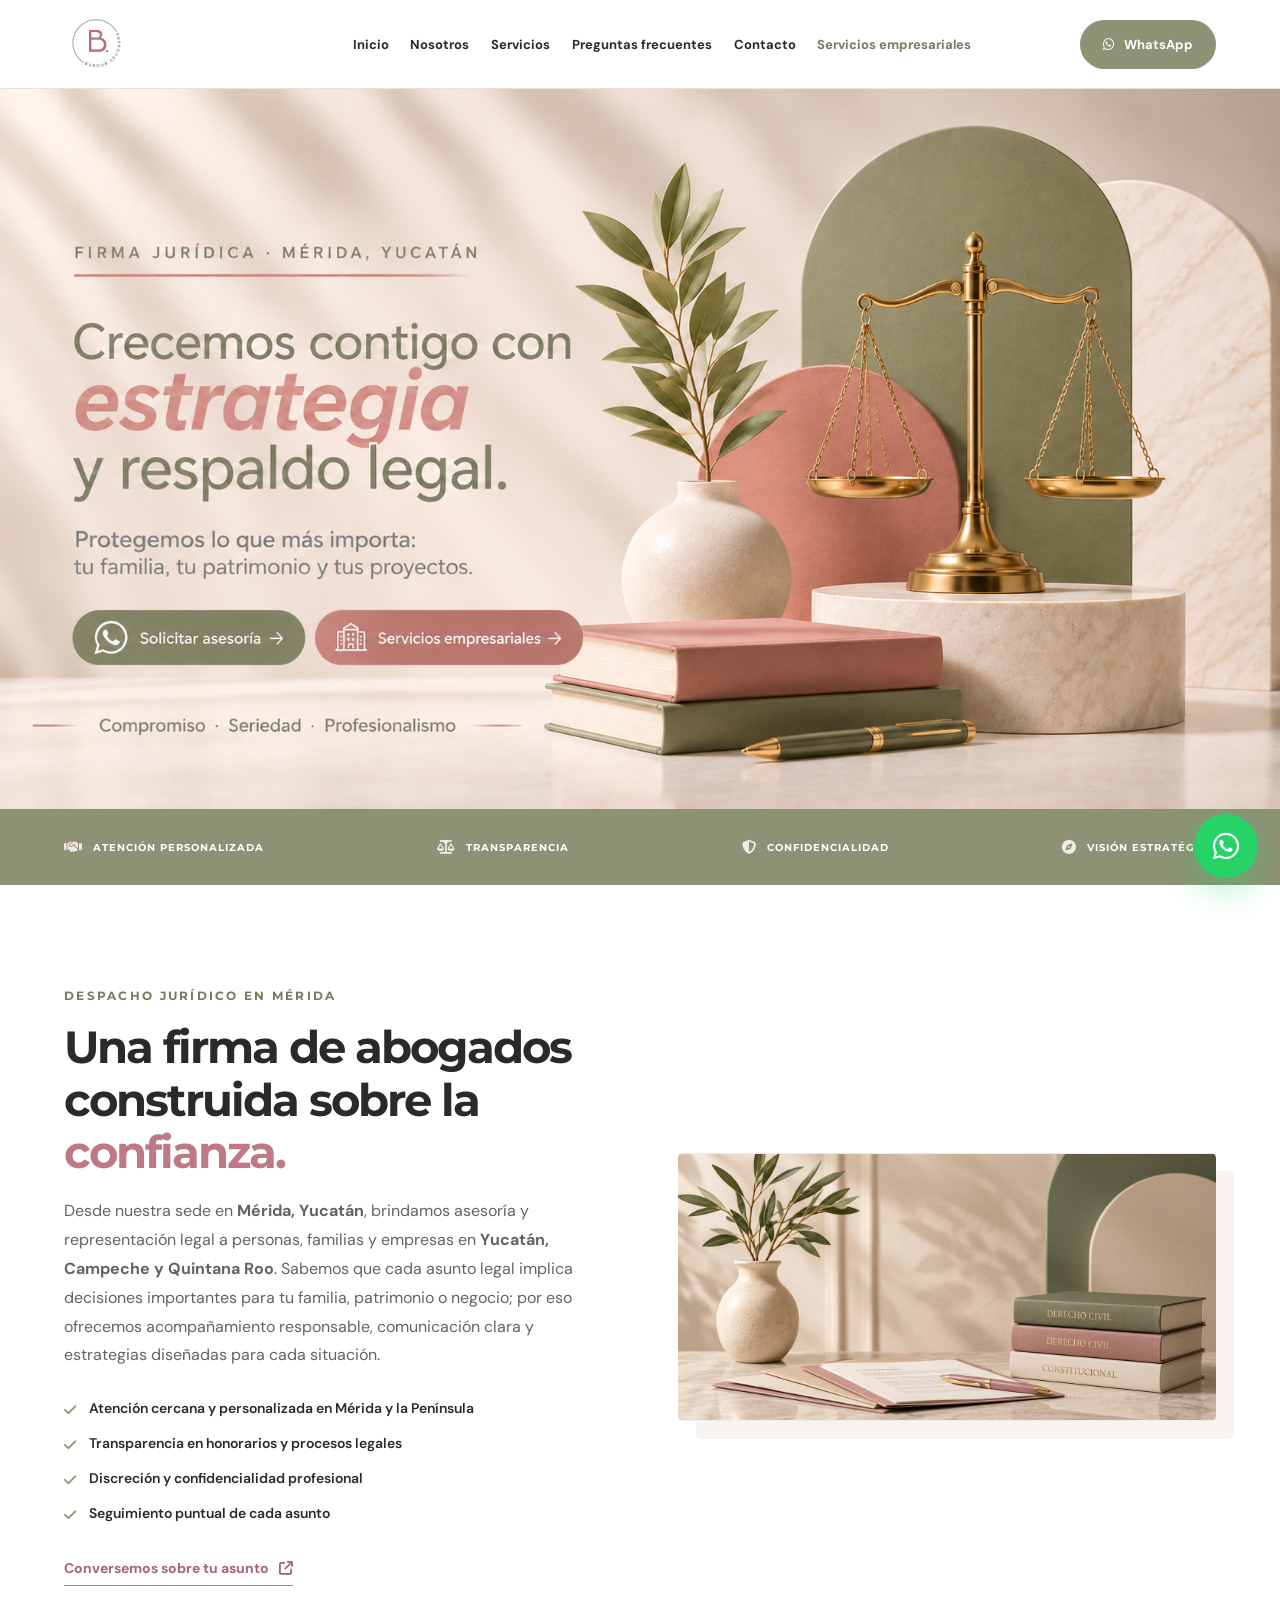
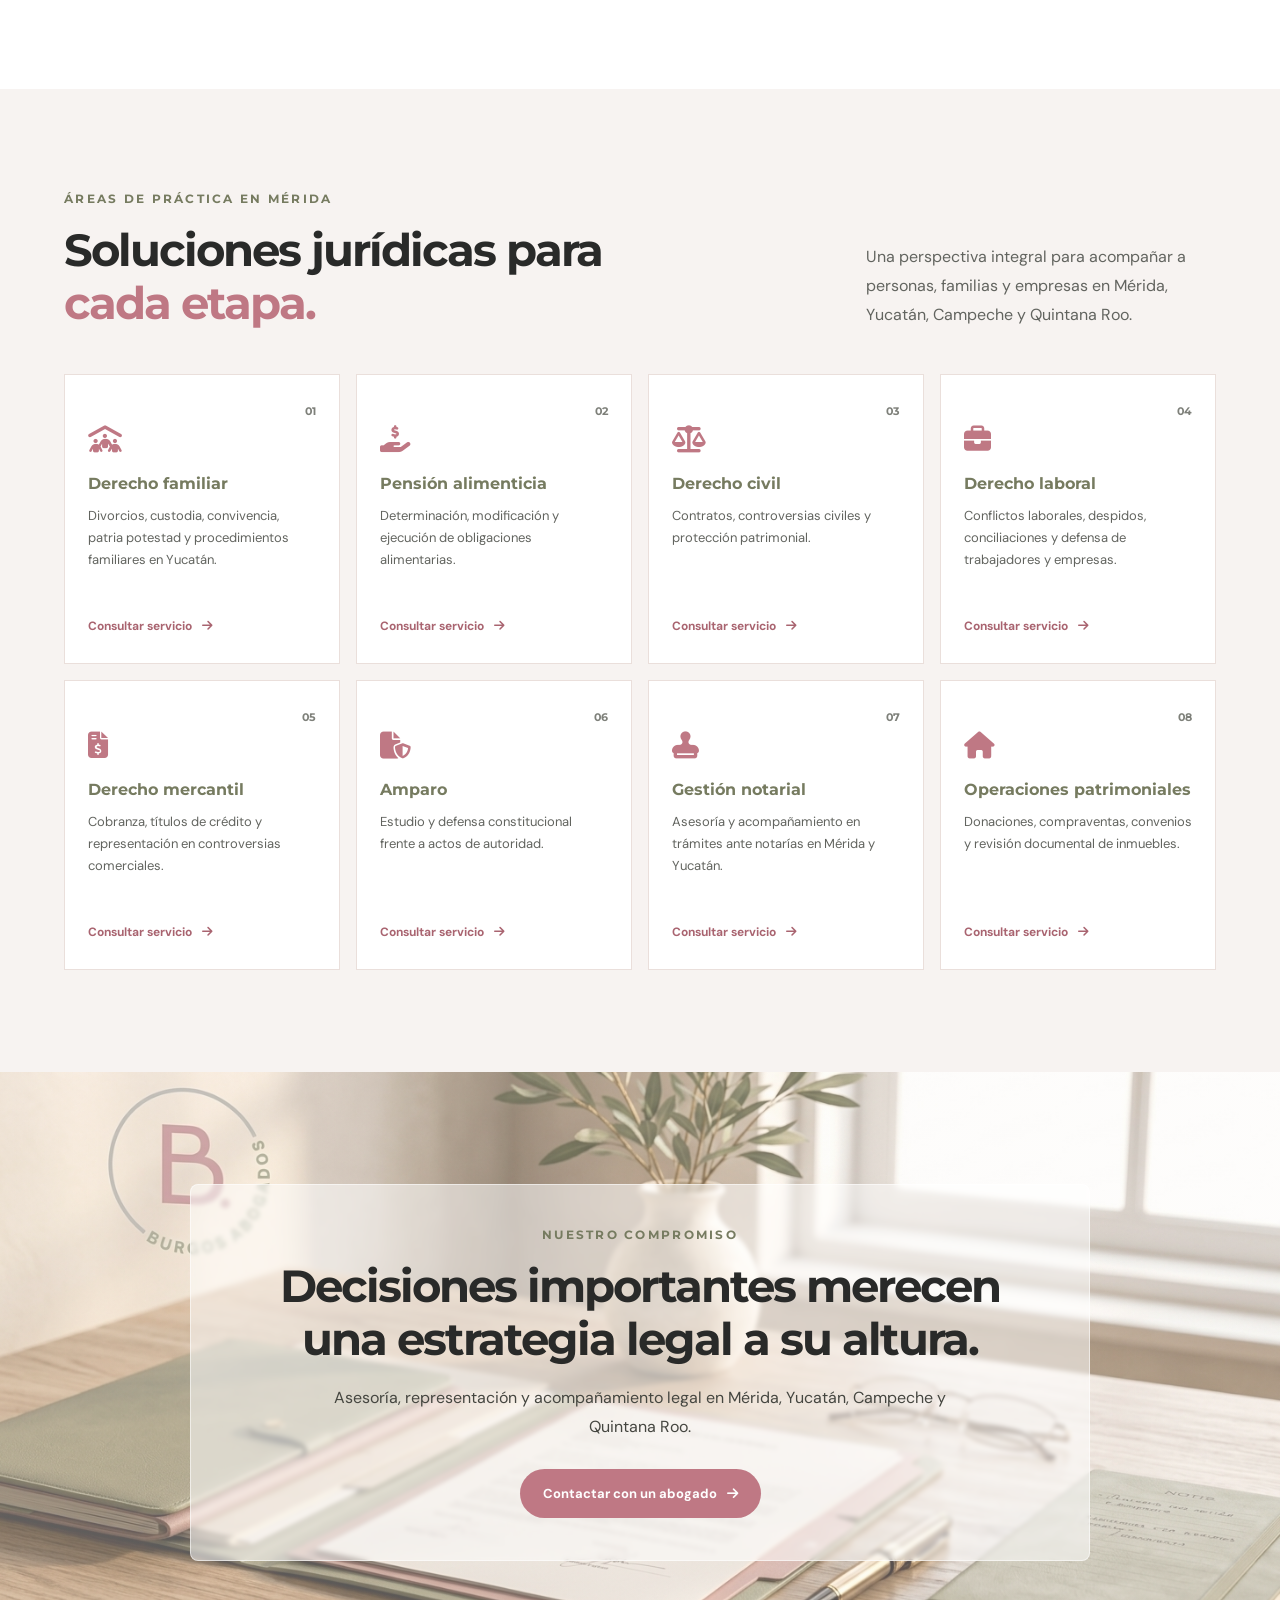
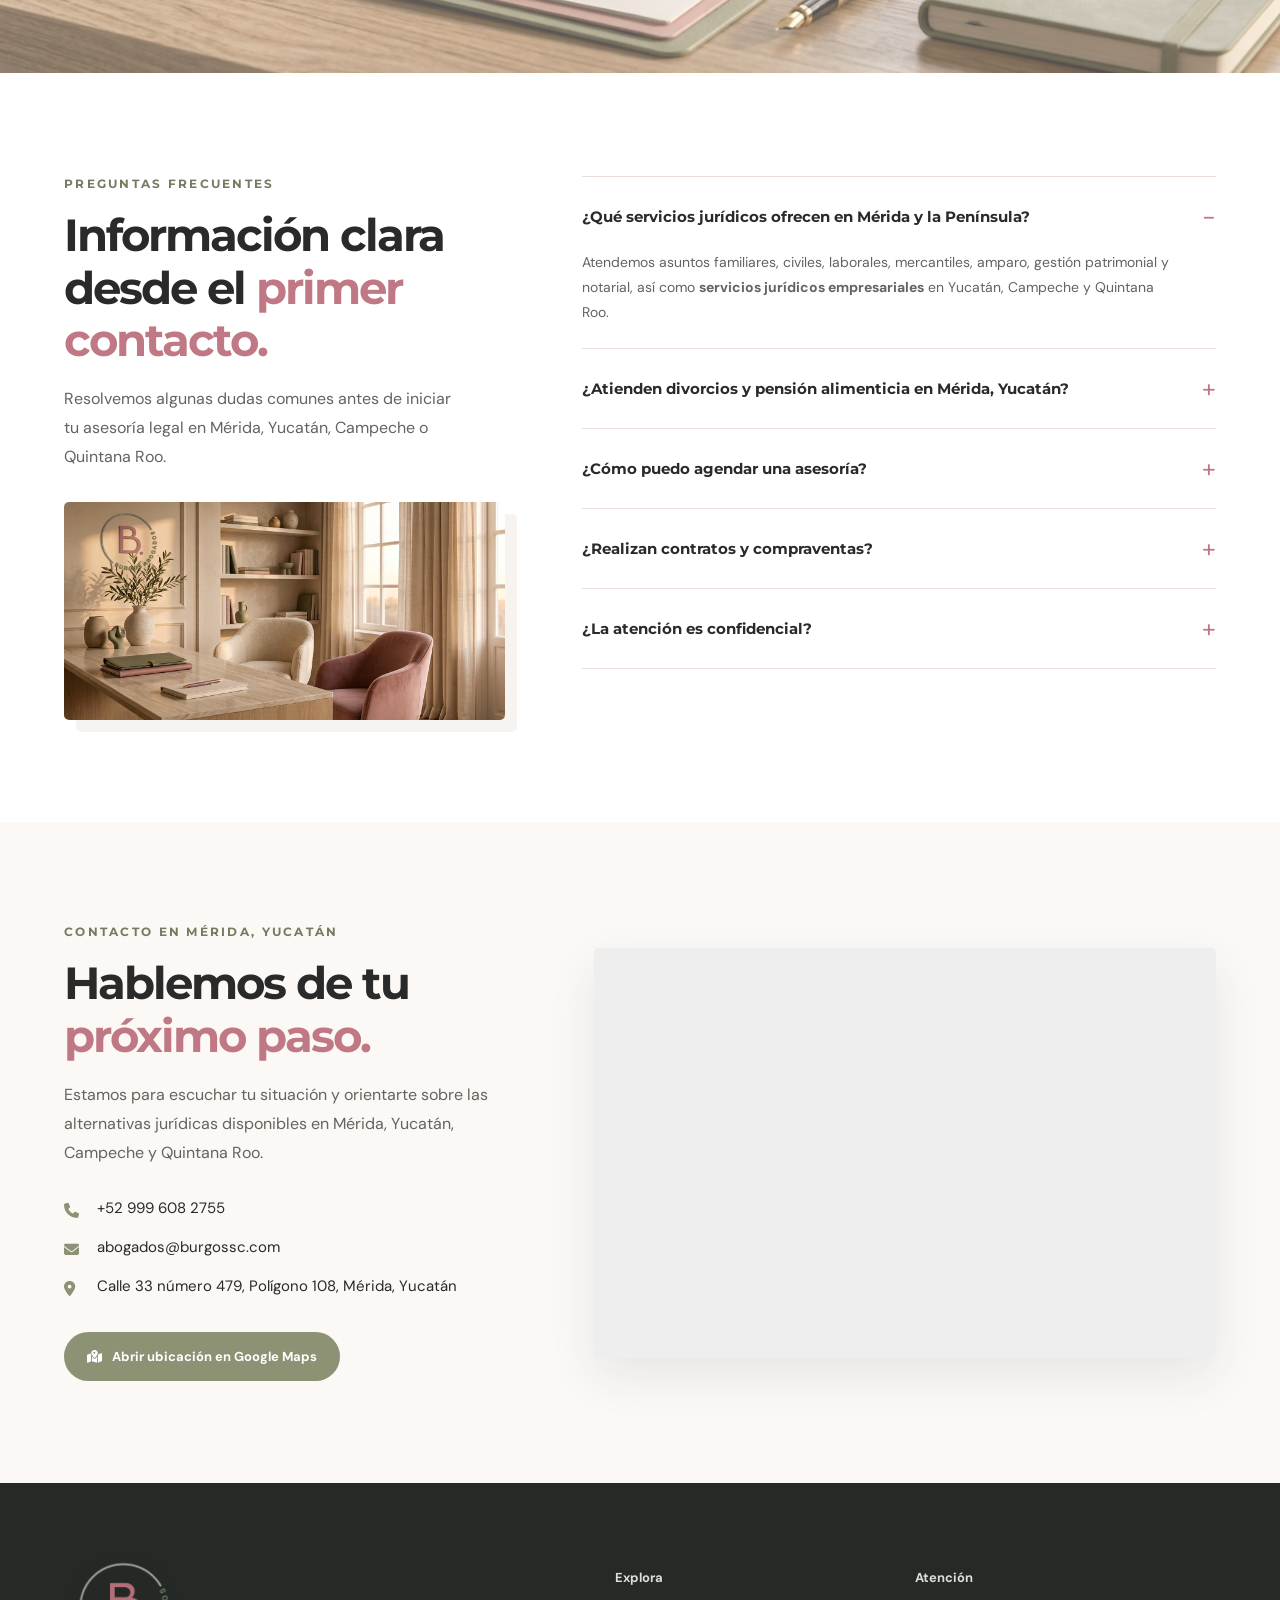
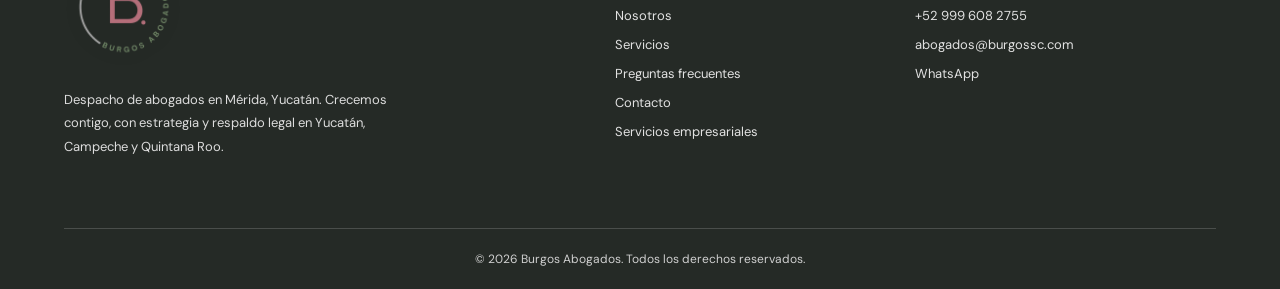
==== commit 3f8204ea: "Enhance SEO and accessibility in index.html Updated title and meta descriptions for SEO optimization" ====
--- a/index.html
+++ b/index.html
@@ -3,18 +3,23 @@
 <head>
   <meta charset="utf-8">
   <meta name="viewport" content="width=device-width, initial-scale=1">
-  <title>Burgos Abogados | Abogados en Mérida, Yucatán, Campeche y Quintana Roo</title>
-  <meta name="description" content="Asesoría y representación jurídica en Mérida, Yucatán, Campeche y Quintana Roo. Derecho familiar, pensión alimenticia, civil, laboral, mercantil, amparo y protección patrimonial.">
+  <title>Abogados en Mérida, Yucatán | Burgos Abogados — Yucatán, Campeche y Quintana Roo</title>
+  <meta name="description" content="Despacho de abogados en Mérida, Yucatán con atención en Campeche y Quintana Roo. Especialistas en derecho familiar, pensión alimenticia, civil, laboral, mercantil, amparo y protección patrimonial.">
+  <meta name="robots" content="index, follow, max-image-preview:large">
   <link rel="canonical" href="https://www.burgossc.com/">
   <link rel="icon" href="assets/logo.icono.png">
   <link rel="apple-touch-icon" href="assets/logo.icono.png">
   <meta property="og:type" content="website">
   <meta property="og:locale" content="es_MX">
-  <meta property="og:title" content="Burgos Abogados | Crecemos contigo con estrategia y respaldo legal">
-  <meta property="og:description" content="Atención jurídica personalizada para personas y empresas en Yucatán, Campeche y Quintana Roo.">
+  <meta property="og:site_name" content="Burgos Abogados">
+  <meta property="og:title" content="Abogados en Mérida, Yucatán | Burgos Abogados">
+  <meta property="og:description" content="Asesoría y representación jurídica personalizada para personas y empresas en Mérida, Yucatán, Campeche y Quintana Roo.">
   <meta property="og:image" content="https://www.burgossc.com/assets/hero-principal-burgos.png">
   <meta property="og:url" content="https://www.burgossc.com/">
   <meta name="twitter:card" content="summary_large_image">
+  <meta name="twitter:title" content="Abogados en Mérida, Yucatán | Burgos Abogados">
+  <meta name="twitter:description" content="Asesoría legal en derecho familiar, civil, laboral, mercantil, amparo y servicios empresariales en la Península de Yucatán.">
+  <meta name="twitter:image" content="https://www.burgossc.com/assets/hero-principal-burgos.png">
   <link rel="preconnect" href="https://fonts.googleapis.com">
   <link rel="preconnect" href="https://fonts.gstatic.com" crossorigin>
   <link href="https://fonts.googleapis.com/css2?family=Montserrat:wght@400;500;600;700;800&family=DM+Sans:wght@400;500;600;700&display=swap" rel="stylesheet">
@@ -23,22 +28,87 @@
   <script type="application/ld+json">
   {
     "@context": "https://schema.org",
-    "@type": "LegalService",
-    "name": "Burgos Abogados",
-    "url": "https://www.burgossc.com/",
-    "telephone": "+52 999 608 2755",
-    "email": "abogados@burgossc.com",
-    "address": {
-      "@type": "PostalAddress",
-      "streetAddress": "Calle 33 número 479, Polígono 108",
-      "addressLocality": "Mérida",
-      "addressRegion": "Yucatán",
-      "addressCountry": "MX"
-    },
-    "areaServed": [
-      { "@type": "AdministrativeArea", "name": "Yucatán" },
-      { "@type": "AdministrativeArea", "name": "Campeche" },
-      { "@type": "AdministrativeArea", "name": "Quintana Roo" }
+    "@graph": [
+      {
+        "@type": "LegalService",
+        "@id": "https://www.burgossc.com/#legalservice",
+        "name": "Burgos Abogados",
+        "url": "https://www.burgossc.com/",
+        "logo": "https://www.burgossc.com/assets/logo-burgos.png",
+        "image": "https://www.burgossc.com/assets/hero-principal-burgos.png",
+        "description": "Despacho de abogados en Mérida, Yucatán con cobertura en Campeche y Quintana Roo. Asesoría y representación jurídica para personas, familias y empresas.",
+        "telephone": "+52 999 608 2755",
+        "email": "abogados@burgossc.com",
+        "address": {
+          "@type": "PostalAddress",
+          "streetAddress": "Calle 33 número 479, Polígono 108",
+          "addressLocality": "Mérida",
+          "addressRegion": "Yucatán",
+          "addressCountry": "MX"
+        },
+        "areaServed": [
+          { "@type": "City", "name": "Mérida" },
+          { "@type": "AdministrativeArea", "name": "Yucatán" },
+          { "@type": "AdministrativeArea", "name": "Campeche" },
+          { "@type": "AdministrativeArea", "name": "Quintana Roo" }
+        ],
+        "knowsAbout": [
+          "Derecho familiar",
+          "Pensión alimenticia",
+          "Derecho civil",
+          "Derecho laboral",
+          "Derecho mercantil",
+          "Amparo",
+          "Gestión notarial",
+          "Operaciones patrimoniales",
+          "Derecho penal empresarial"
+        ]
+      },
+      {
+        "@type": "FAQPage",
+        "mainEntity": [
+          {
+            "@type": "Question",
+            "name": "¿Qué servicios jurídicos ofrecen en Mérida y la Península?",
+            "acceptedAnswer": {
+              "@type": "Answer",
+              "text": "Atendemos asuntos familiares, civiles, laborales, mercantiles, amparo, gestión patrimonial y notarial, así como soluciones jurídicas empresariales en Yucatán, Campeche y Quintana Roo."
+            }
+          },
+          {
+            "@type": "Question",
+            "name": "¿Atienden divorcios y pensión alimenticia en Mérida, Yucatán?",
+            "acceptedAnswer": {
+              "@type": "Answer",
+              "text": "Sí. Brindamos acompañamiento jurídico en divorcios, custodia, convivencia y pensiones alimenticias."
+            }
+          },
+          {
+            "@type": "Question",
+            "name": "¿Cómo puedo agendar una asesoría con un abogado?",
+            "acceptedAnswer": {
+              "@type": "Answer",
+              "text": "Puedes escribirnos directamente por WhatsApp al +52 999 608 2755 o al correo abogados@burgossc.com contándonos brevemente qué tipo de apoyo necesitas."
+            }
+          },
+          {
+            "@type": "Question",
+            "name": "¿Realizan contratos y compraventas?",
+            "acceptedAnswer": {
+              "@type": "Answer",
+              "text": "Sí. Asesoramos en revisión contractual, convenios, gestión notarial y operaciones patrimoniales."
+            }
+          },
+          {
+            "@type": "Question",
+            "name": "¿La atención es confidencial?",
+            "acceptedAnswer": {
+              "@type": "Answer",
+              "text": "Tratamos toda la información compartida bajo estricto deber de confidencialidad profesional."
+            }
+          }
+        ]
+      }
     ]
   }
   </script>
@@ -47,7 +117,7 @@
 <header class="site-header">
   <div class="container navbar">
     <a class="logo" href="#inicio" aria-label="Burgos Abogados, inicio">
-      <img src="assets/logo-burgos.png" alt="Burgos Abogados">
+      <img src="assets/logo-burgos.png" alt="Burgos Abogados en Mérida, Yucatán">
     </a>
     <nav aria-label="Navegación principal">
       <a href="#inicio">Inicio</a>
@@ -67,10 +137,10 @@
 </header>
 
 <main>
-  <!-- La imagen institucional completa es el hero. Los dos enlaces están integrados en la propia imagen. -->
-  <section class="hero-banner" id="inicio" aria-label="Burgos Abogados: crecemos contigo con estrategia y respaldo legal">
+  <section class="hero-banner" id="inicio" aria-label="Burgos Abogados en Mérida, Yucatán: crecemos contigo con estrategia y respaldo legal">
+    <h1 class="sr-only-h1">Abogados en Mérida, Yucatán — Burgos Abogados | Asesoría legal en Yucatán, Campeche y Quintana Roo</h1>
     <img class="hero-banner-image" src="assets/hero-principal-burgos.png"
-      alt="Burgos Abogados en Yucatán, Campeche y Quintana Roo: crecemos contigo con estrategia y respaldo legal. Protegemos tu familia, tu patrimonio y tus proyectos."
+      alt="Burgos Abogados en Mérida, Yucatán: crecemos contigo con estrategia y respaldo legal para personas y empresas en Yucatán, Campeche y Quintana Roo."
       fetchpriority="high" decoding="async">
     <a class="hero-hotspot hero-hotspot-whatsapp"
       href="https://wa.me/529996082755?text=Hola%2C%20deseo%20solicitar%20una%20asesor%C3%ADa%20jur%C3%ADdica."
@@ -91,12 +161,12 @@
   <section id="confianza" class="section confianza">
     <div class="container confianza-grid">
       <div class="confianza-content">
-        <span class="eyebrow">NUESTRA FILOSOFÍA</span>
-        <h2>Una firma construida sobre la <em>confianza.</em></h2>
-        <p>Sabemos que cada asunto legal implica decisiones importantes para tu familia, patrimonio o negocio en <strong>Yucatán, Campeche y Quintana Roo</strong>. Por eso ofrecemos un acompañamiento responsable, con comunicación clara y estrategias diseñadas para cada situación.</p>
+        <span class="eyebrow">DESPACHO JURÍDICO EN MÉRIDA</span>
+        <h2>Una firma de abogados construida sobre la <em>confianza.</em></h2>
+        <p>Desde nuestra sede en <strong>Mérida, Yucatán</strong>, brindamos asesoría y representación legal a personas, familias y empresas en <strong>Yucatán, Campeche y Quintana Roo</strong>. Sabemos que cada asunto legal implica decisiones importantes para tu familia, patrimonio o negocio; por eso ofrecemos acompañamiento responsable, comunicación clara y estrategias diseñadas para cada situación.</p>
         <div class="trust-list">
-          <div><i class="fa-solid fa-check" aria-hidden="true"></i><span>Atención cercana y personalizada</span></div>
-          <div><i class="fa-solid fa-check" aria-hidden="true"></i><span>Transparencia en honorarios y procesos</span></div>
+          <div><i class="fa-solid fa-check" aria-hidden="true"></i><span>Atención cercana y personalizada en Mérida y la Península</span></div>
+          <div><i class="fa-solid fa-check" aria-hidden="true"></i><span>Transparencia en honorarios y procesos legales</span></div>
           <div><i class="fa-solid fa-check" aria-hidden="true"></i><span>Discreción y confidencialidad profesional</span></div>
           <div><i class="fa-solid fa-check" aria-hidden="true"></i><span>Seguimiento puntual de cada asunto</span></div>
         </div>
@@ -105,7 +175,7 @@
         </a>
       </div>
       <div class="confianza-image">
-        <img src="assets/confianza-burgos-2x1.jpg" alt="Composición institucional de Burgos Abogados que representa confianza, equilibrio y respaldo legal" loading="lazy">
+        <img src="assets/confianza-burgos-2x1.jpg" alt="Despacho Burgos Abogados en Mérida, Yucatán: confianza, equilibrio y respaldo legal" loading="lazy">
       </div>
     </div>
   </section>
@@ -113,18 +183,18 @@
   <section id="areas" class="section services">
     <div class="container">
       <div class="section-head">
-        <div><span class="eyebrow">ÁREAS DE PRÁCTICA</span><h2>Soluciones jurídicas para <em>cada etapa.</em></h2></div>
-        <p>Una perspectiva integral para acompañar a personas, familias y empresas en el sureste, con atención profesional y estrategias acordes con cada asunto.</p>
+        <div><span class="eyebrow">ÁREAS DE PRÁCTICA EN MÉRIDA</span><h2>Soluciones jurídicas para <em>cada etapa.</em></h2></div>
+        <p>Una perspectiva integral para acompañar a personas, familias y empresas en Mérida, Yucatán, Campeche y Quintana Roo.</p>
       </div>
       <div class="cards">
-        <article class="service-card"><span class="number">01</span><i class="fa-solid fa-people-roof" aria-hidden="true"></i><h3>Derecho familiar</h3><p>Custodia, convivencia, patria potestad y procedimientos familiares.</p><button type="button" data-service="Derecho familiar">Consultar servicio <i class="fa-solid fa-arrow-right" aria-hidden="true"></i></button></article>
+        <article class="service-card"><span class="number">01</span><i class="fa-solid fa-people-roof" aria-hidden="true"></i><h3>Derecho familiar</h3><p>Divorcios, custodia, convivencia, patria potestad y procedimientos familiares en Yucatán.</p><button type="button" data-service="Derecho familiar">Consultar servicio <i class="fa-solid fa-arrow-right" aria-hidden="true"></i></button></article>
         <article class="service-card"><span class="number">02</span><i class="fa-solid fa-hand-holding-dollar" aria-hidden="true"></i><h3>Pensión alimenticia</h3><p>Determinación, modificación y ejecución de obligaciones alimentarias.</p><button type="button" data-service="Pensión alimenticia">Consultar servicio <i class="fa-solid fa-arrow-right" aria-hidden="true"></i></button></article>
         <article class="service-card"><span class="number">03</span><i class="fa-solid fa-scale-balanced" aria-hidden="true"></i><h3>Derecho civil</h3><p>Contratos, controversias civiles y protección patrimonial.</p><button type="button" data-service="Derecho civil">Consultar servicio <i class="fa-solid fa-arrow-right" aria-hidden="true"></i></button></article>
-        <article class="service-card"><span class="number">04</span><i class="fa-solid fa-briefcase" aria-hidden="true"></i><h3>Derecho laboral</h3><p>Conflictos laborales, despidos, conciliaciones y defensa de los derechos de trabajadores y empresas.</p><button type="button" data-service="Derecho laboral">Consultar servicio <i class="fa-solid fa-arrow-right" aria-hidden="true"></i></button></article>
-        <article class="service-card"><span class="number">05</span><i class="fa-solid fa-file-invoice-dollar" aria-hidden="true"></i><h3>Derecho mercantil</h3><p>Cobranza, títulos de crédito y representación en controversias.</p><button type="button" data-service="Derecho mercantil">Consultar servicio <i class="fa-solid fa-arrow-right" aria-hidden="true"></i></button></article>
+        <article class="service-card"><span class="number">04</span><i class="fa-solid fa-briefcase" aria-hidden="true"></i><h3>Derecho laboral</h3><p>Conflictos laborales, despidos, conciliaciones y defensa de trabajadores y empresas.</p><button type="button" data-service="Derecho laboral">Consultar servicio <i class="fa-solid fa-arrow-right" aria-hidden="true"></i></button></article>
+        <article class="service-card"><span class="number">05</span><i class="fa-solid fa-file-invoice-dollar" aria-hidden="true"></i><h3>Derecho mercantil</h3><p>Cobranza, títulos de crédito y representación en controversias comerciales.</p><button type="button" data-service="Derecho mercantil">Consultar servicio <i class="fa-solid fa-arrow-right" aria-hidden="true"></i></button></article>
         <article class="service-card"><span class="number">06</span><i class="fa-solid fa-file-shield" aria-hidden="true"></i><h3>Amparo</h3><p>Estudio y defensa constitucional frente a actos de autoridad.</p><button type="button" data-service="Amparo">Consultar servicio <i class="fa-solid fa-arrow-right" aria-hidden="true"></i></button></article>
-        <article class="service-card"><span class="number">07</span><i class="fa-solid fa-stamp" aria-hidden="true"></i><h3>Gestión notarial</h3><p>Asesoría y acompañamiento en trámites ante notarías.</p><button type="button" data-service="Gestión notarial">Consultar servicio <i class="fa-solid fa-arrow-right" aria-hidden="true"></i></button></article>
-        <article class="service-card"><span class="number">08</span><i class="fa-solid fa-house" aria-hidden="true"></i><h3>Operaciones patrimoniales</h3><p>Donaciones, compraventas, convenios y revisión documental.</p><button type="button" data-service="Operaciones patrimoniales">Consultar servicio <i class="fa-solid fa-arrow-right" aria-hidden="true"></i></button></article>
+        <article class="service-card"><span class="number">07</span><i class="fa-solid fa-stamp" aria-hidden="true"></i><h3>Gestión notarial</h3><p>Asesoría y acompañamiento en trámites ante notarías en Mérida y Yucatán.</p><button type="button" data-service="Gestión notarial">Consultar servicio <i class="fa-solid fa-arrow-right" aria-hidden="true"></i></button></article>
+        <article class="service-card"><span class="number">08</span><i class="fa-solid fa-house" aria-hidden="true"></i><h3>Operaciones patrimoniales</h3><p>Donaciones, compraventas, convenios y revisión documental de inmuebles.</p><button type="button" data-service="Operaciones patrimoniales">Consultar servicio <i class="fa-solid fa-arrow-right" aria-hidden="true"></i></button></article>
       </div>
     </div>
   </section>
@@ -133,7 +203,7 @@
     <div class="container statement-inner">
       <span class="eyebrow">NUESTRO COMPROMISO</span>
       <h2>Decisiones importantes merecen una estrategia legal a su altura.</h2>
-      <p>Asesoría, representación y acompañamiento con seriedad, responsabilidad y visión estratégica para personas y empresas.</p>
+      <p>Asesoría, representación y acompañamiento legal en Mérida, Yucatán, Campeche y Quintana Roo.</p>
       <a class="btn-primary" href="https://wa.me/529996082755?text=Hola%2C%20deseo%20contactar%20con%20un%20abogado." target="_blank" rel="noopener">Contactar con un abogado <i class="fa-solid fa-arrow-right" aria-hidden="true"></i></a>
     </div>
   </section>
@@ -143,14 +213,13 @@
       <div class="faq-intro">
         <span class="eyebrow">PREGUNTAS FRECUENTES</span>
         <h2>Información clara desde el <em>primer contacto.</em></h2>
-        <p>Resolvemos algunas dudas comunes antes de iniciar tu asesoría en Mérida, Yucatán, Campeche o Quintana Roo.</p>
-        <img src="assets/faq-burgos.png" alt="Elementos jurídicos y balanza de la justicia en la identidad visual de Burgos Abogados" loading="lazy">
+        <p>Resolvemos algunas dudas comunes antes de iniciar tu asesoría legal en Mérida, Yucatán, Campeche o Quintana Roo.</p>
+        <img src="assets/faq-burgos.png" alt="Balanza de la justicia e identidad visual de Burgos Abogados en Mérida" loading="lazy">
       </div>
       <div class="faq-list">
-        <details open><summary>¿Qué servicios jurídicos ofrecen?</summary><p>Atendemos asuntos familiares, civiles, laborales, mercantiles, amparo, gestión patrimonial y notarial, así como soluciones jurídicas empresariales.</p></details>
-        <details><summary>¿Atienden en Yucatán, Campeche y Quintana Roo?</summary><p>Sí. Contamos con sede en Mérida, Yucatán, y brindamos atención jurídica a personas y empresas en Yucatán, Campeche y Quintana Roo.</p></details>
-        <details><summary>¿Atienden divorcios y pensión alimenticia?</summary><p>Sí. Brindamos acompañamiento en divorcios, custodia, convivencia y pensiones alimenticias.</p></details>
-        <details><summary>¿Cómo puedo agendar una asesoría?</summary><p>Escríbenos mediante WhatsApp y cuéntanos brevemente qué tipo de apoyo necesitas y en qué estado o ciudad te encuentras.</p></details>
+        <details open><summary>¿Qué servicios jurídicos ofrecen en Mérida y la Península?</summary><p>Atendemos asuntos familiares, civiles, laborales, mercantiles, amparo, gestión patrimonial y notarial, así como <a href="servicios-empresariales.html"><strong>servicios jurídicos empresariales</strong></a> en Yucatán, Campeche y Quintana Roo.</p></details>
+        <details><summary>¿Atienden divorcios y pensión alimenticia en Mérida, Yucatán?</summary><p>Sí. Brindamos acompañamiento en divorcios, custodia, convivencia y pensiones alimenticias.</p></details>
+        <details><summary>¿Cómo puedo agendar una asesoría?</summary><p>Escríbenos mediante WhatsApp al +52 999 608 2755 y cuéntanos brevemente qué tipo de apoyo necesitas y en qué ciudad o estado te encuentras.</p></details>
         <details><summary>¿Realizan contratos y compraventas?</summary><p>Sí. Asesoramos en revisión contractual, convenios y operaciones patrimoniales.</p></details>
         <details><summary>¿La atención es confidencial?</summary><p>Tratamos la información compartida bajo los deberes de confidencialidad profesional aplicables.</p></details>
       </div>
@@ -160,24 +229,24 @@
   <section id="contacto" class="section contact">
     <div class="container contact-grid">
       <div class="contact-info">
-        <span class="eyebrow">CONTACTO</span>
+        <span class="eyebrow">CONTACTO EN MÉRIDA, YUCATÁN</span>
         <h2>Hablemos de tu <em>próximo paso.</em></h2>
         <p>Estamos para escuchar tu situación y orientarte sobre las alternativas jurídicas disponibles en Mérida, Yucatán, Campeche y Quintana Roo.</p>
         <div class="contact-item"><i class="fa-solid fa-phone" aria-hidden="true"></i><a href="tel:+529996082755">+52 999 608 2755</a></div>
         <div class="contact-item"><i class="fa-solid fa-envelope" aria-hidden="true"></i><a href="mailto:abogados@burgossc.com">abogados@burgossc.com</a></div>
         <div class="contact-item"><i class="fa-solid fa-location-dot" aria-hidden="true"></i><span>Calle 33 número 479, Polígono 108, Mérida, Yucatán</span></div>
-        <a class="btn-primary" href="https://maps.app.goo.gl/DdyHghq43ByRAUCg8?g_st=iw" target="_blank" rel="noopener"><i class="fa-solid fa-map-location-dot" aria-hidden="true"></i> Abrir ubicación</a>
-      </div>
-      <div class="map"><iframe title="Ubicación de Burgos Abogados" src="https://www.google.com/maps?q=Burgos%20Abogados%2C%20Calle%2033%20479%2C%20M%C3%A9rida%2C%20Yucat%C3%A1n&output=embed" loading="lazy" referrerpolicy="no-referrer-when-downgrade" allowfullscreen></iframe></div>
+        <a class="btn-primary" href="https://maps.app.goo.gl/DdyHghq43ByRAUCg8?g_st=iw" target="_blank" rel="noopener"><i class="fa-solid fa-map-location-dot" aria-hidden="true"></i> Abrir ubicación en Google Maps</a>
+      </div>
+      <div class="map"><iframe title="Ubicación de Burgos Abogados en Mérida, Yucatán" src="https://www.google.com/maps?q=Burgos%20Abogados%2C%20Calle%2033%20479%2C%20M%C3%A9rida%2C%20Yucat%C3%A1n&output=embed" loading="lazy" referrerpolicy="no-referrer-when-downgrade" allowfullscreen></iframe></div>
     </div>
   </section>
 </main>
 
 <footer>
   <div class="container footer-grid">
-    <div class="footer-brand"><img src="assets/logo-burgos.png" alt="Burgos Abogados"><p>Crecemos contigo, con estrategia y respaldo legal en Yucatán, Campeche y Quintana Roo.</p></div>
-    <div><h3>Explora</h3><a href="#confianza">Nosotros</a><a href="#areas">Servicios</a><a href="#faq">Preguntas frecuentes</a><a href="#contacto">Contacto</a><a href="servicios-empresariales.html">Servicios empresariales</a></div>
-    <div><h3>Atención</h3><a href="tel:+529996082755">+52 999 608 2755</a><a href="mailto:abogados@burgossc.com">abogados@burgossc.com</a><a href="https://wa.me/529996082755" target="_blank" rel="noopener">WhatsApp</a></div>
+    <div class="footer-brand"><img src="assets/logo-burgos.png" alt="Burgos Abogados"><p>Despacho de abogados en Mérida, Yucatán. Crecemos contigo, con estrategia y respaldo legal en Yucatán, Campeche y Quintana Roo.</p></div>
+    <div><p class="footer-heading"><strong>Explora</strong></p><a href="#confianza">Nosotros</a><a href="#areas">Servicios</a><a href="#faq">Preguntas frecuentes</a><a href="#contacto">Contacto</a><a href="servicios-empresariales.html">Servicios empresariales</a></div>
+    <div><p class="footer-heading"><strong>Atención</strong></p><a href="tel:+529996082755">+52 999 608 2755</a><a href="mailto:abogados@burgossc.com">abogados@burgossc.com</a><a href="https://wa.me/529996082755" target="_blank" rel="noopener">WhatsApp</a></div>
   </div>
   <div class="container copyright">© 2026 Burgos Abogados. Todos los derechos reservados.</div>
 </footer>
@@ -185,7 +254,7 @@
 <div class="chatbot" id="chatbot" role="dialog" aria-label="Asistente de Burgos Abogados" aria-hidden="true">
   <div class="chat-header">
     <img src="assets/logo.icono.png" alt="">
-    <div><h3>Burgos Abogados</h3><p>¿En qué podemos ayudarte?</p></div>
+    <div><p><strong>Burgos Abogados</strong></p><p>¿En qué podemos ayudarte?</p></div>
     <button id="closeChat" type="button" aria-label="Cerrar asistente"><i class="fa-solid fa-xmark" aria-hidden="true"></i></button>
   </div>
   <div class="chat-body">
@@ -209,4 +278,3 @@
 <script src="script.js" defer></script>
 </body>
 </html>
-
--- a/style.css
+++ b/style.css
@@ -175,3 +175,15 @@
   html{scroll-behavior:auto}
   *,*::before,*::after{transition:none!important}
 }
+/* Título H1 semántico integrado sin alterar el arte del hero */
+.sr-only-h1{
+  position:absolute;
+  width:1px;
+  height:1px;
+  padding:0;
+  margin:-1px;
+  overflow:hidden;
+  clip:rect(0,0,0,0);
+  white-space:nowrap;
+  border:0;
+}
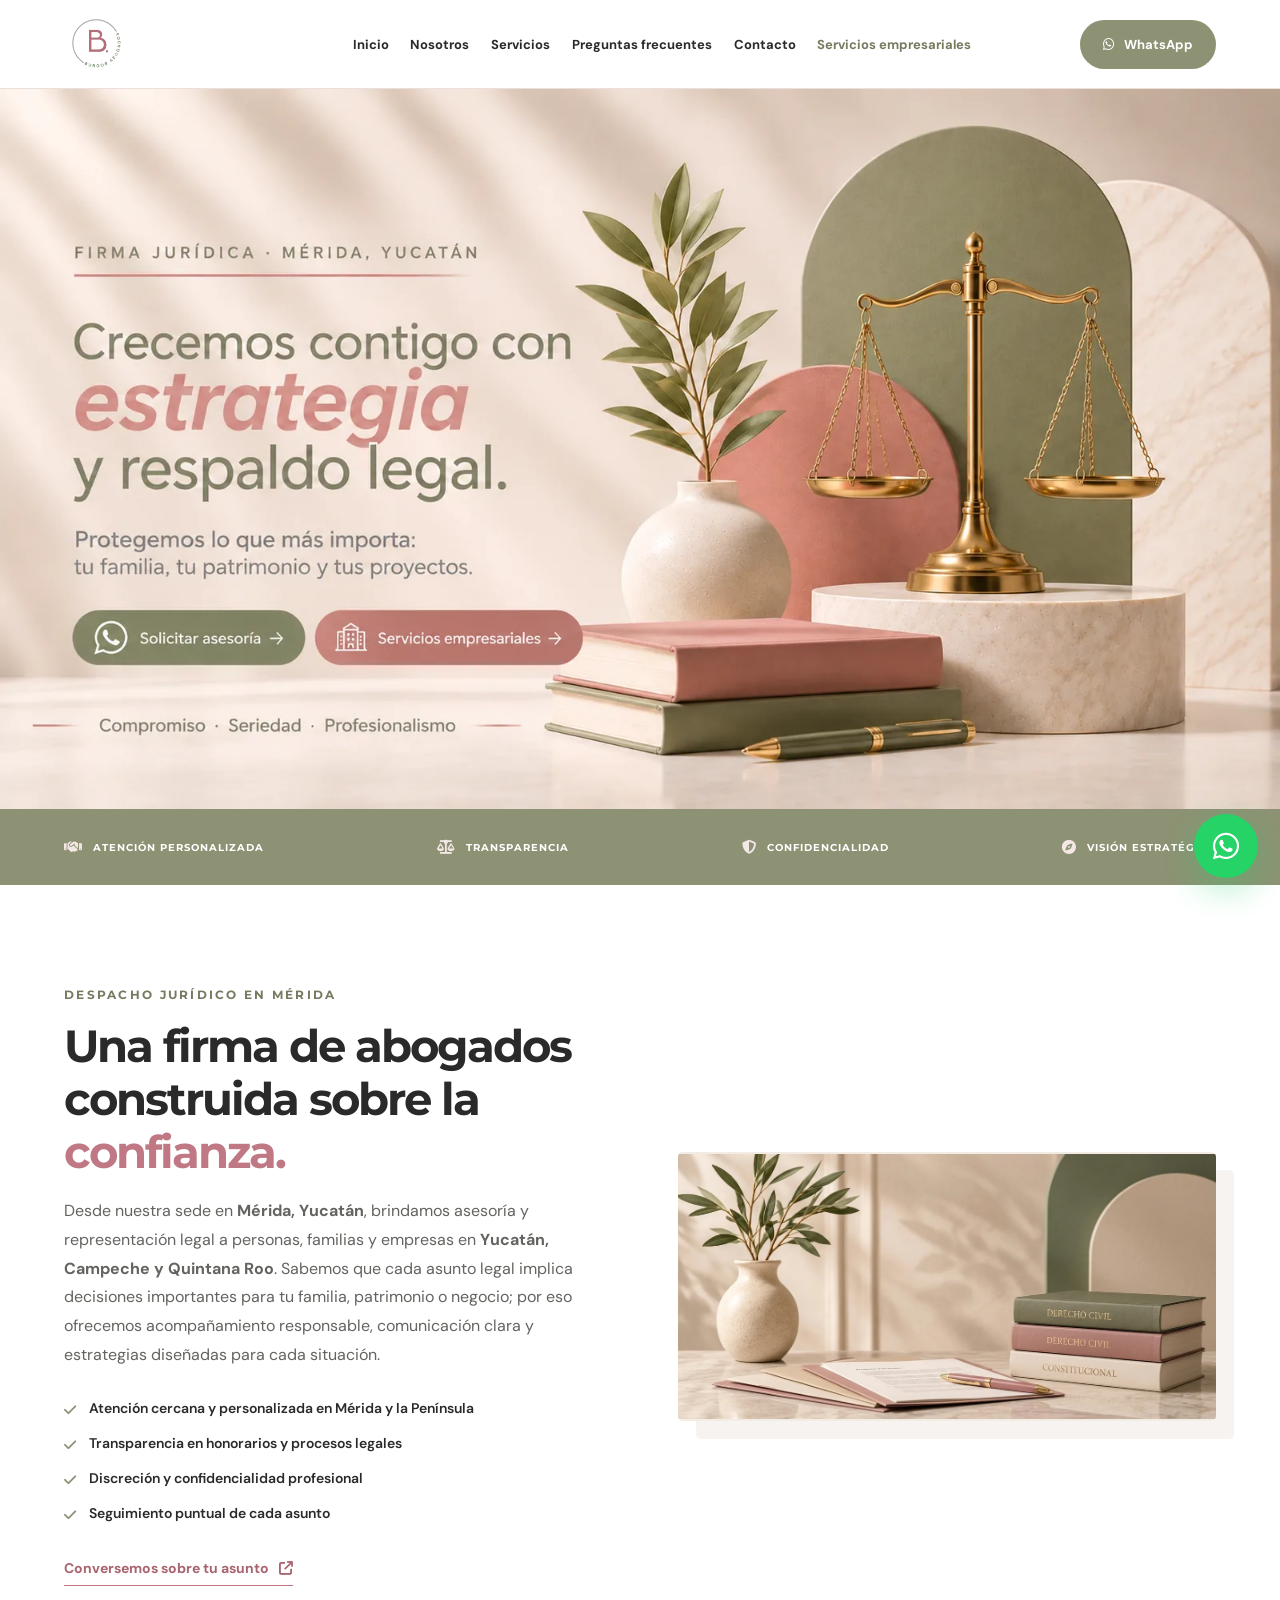
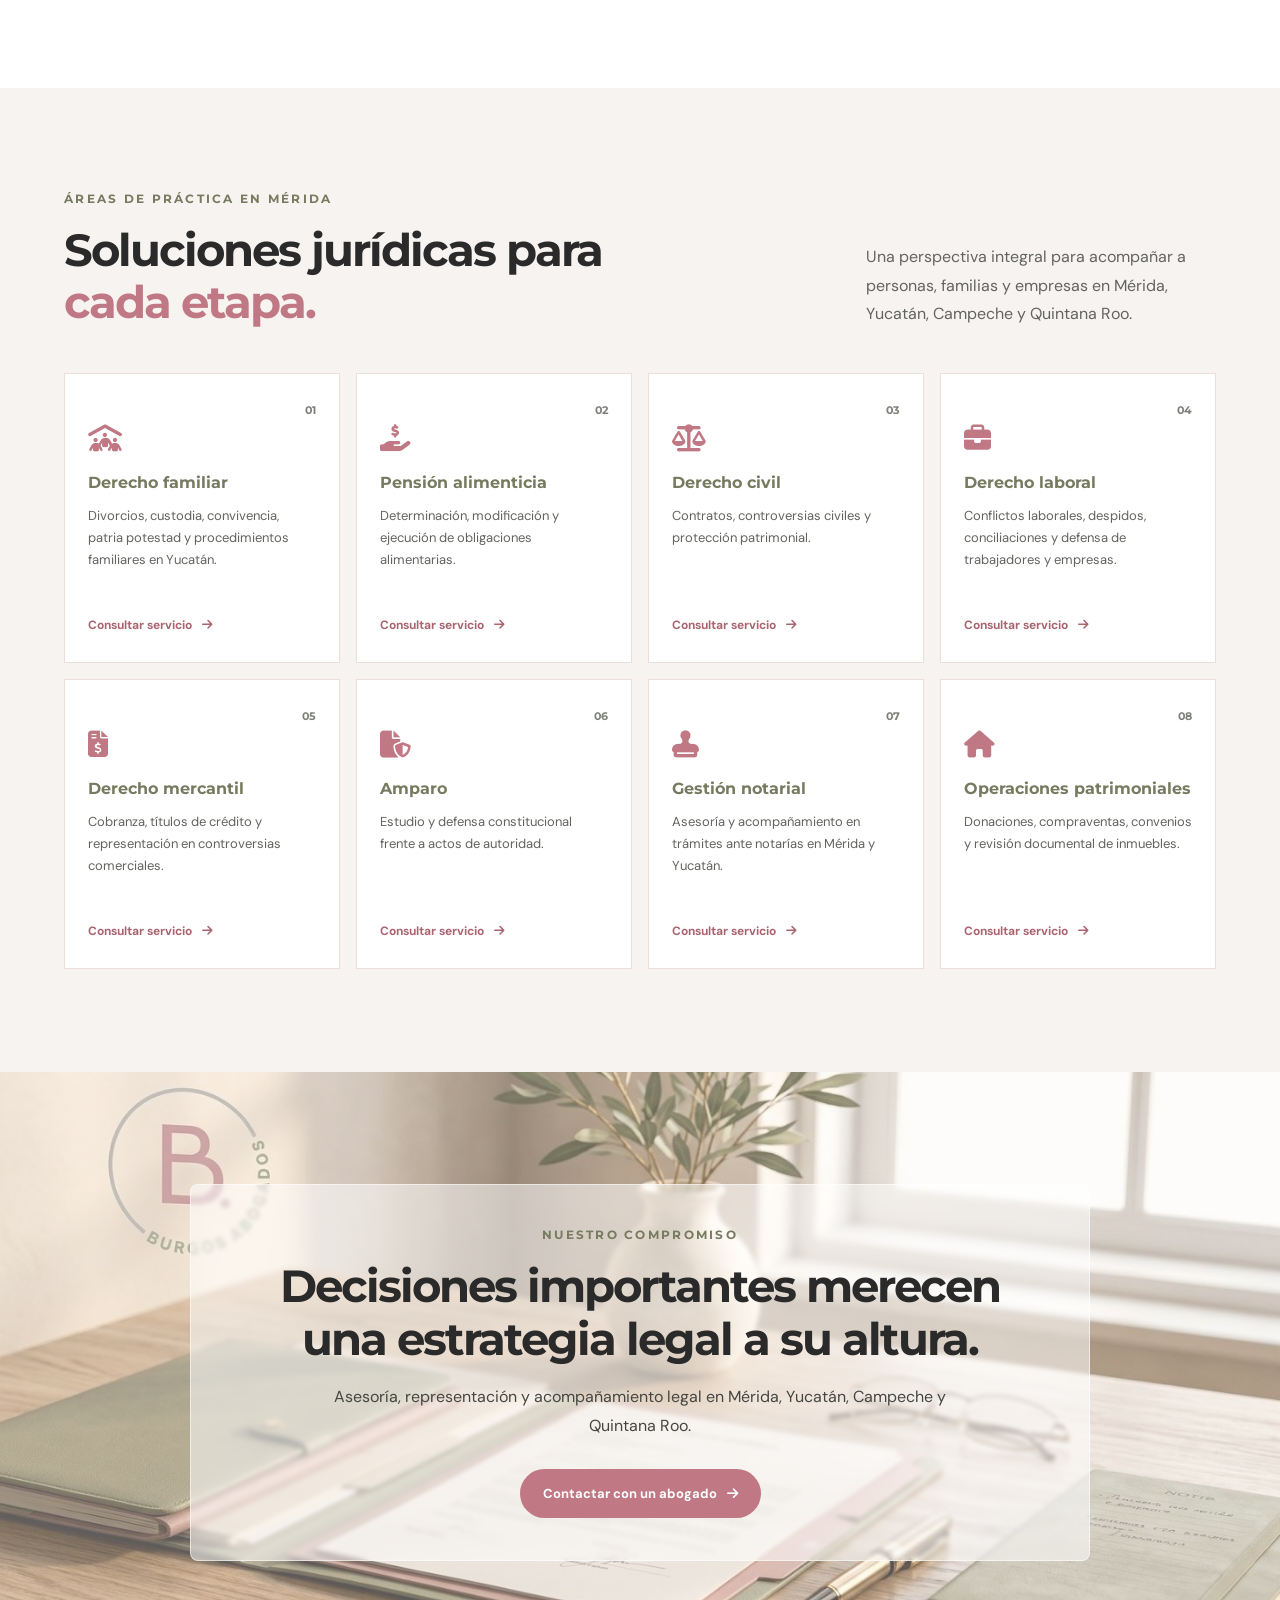
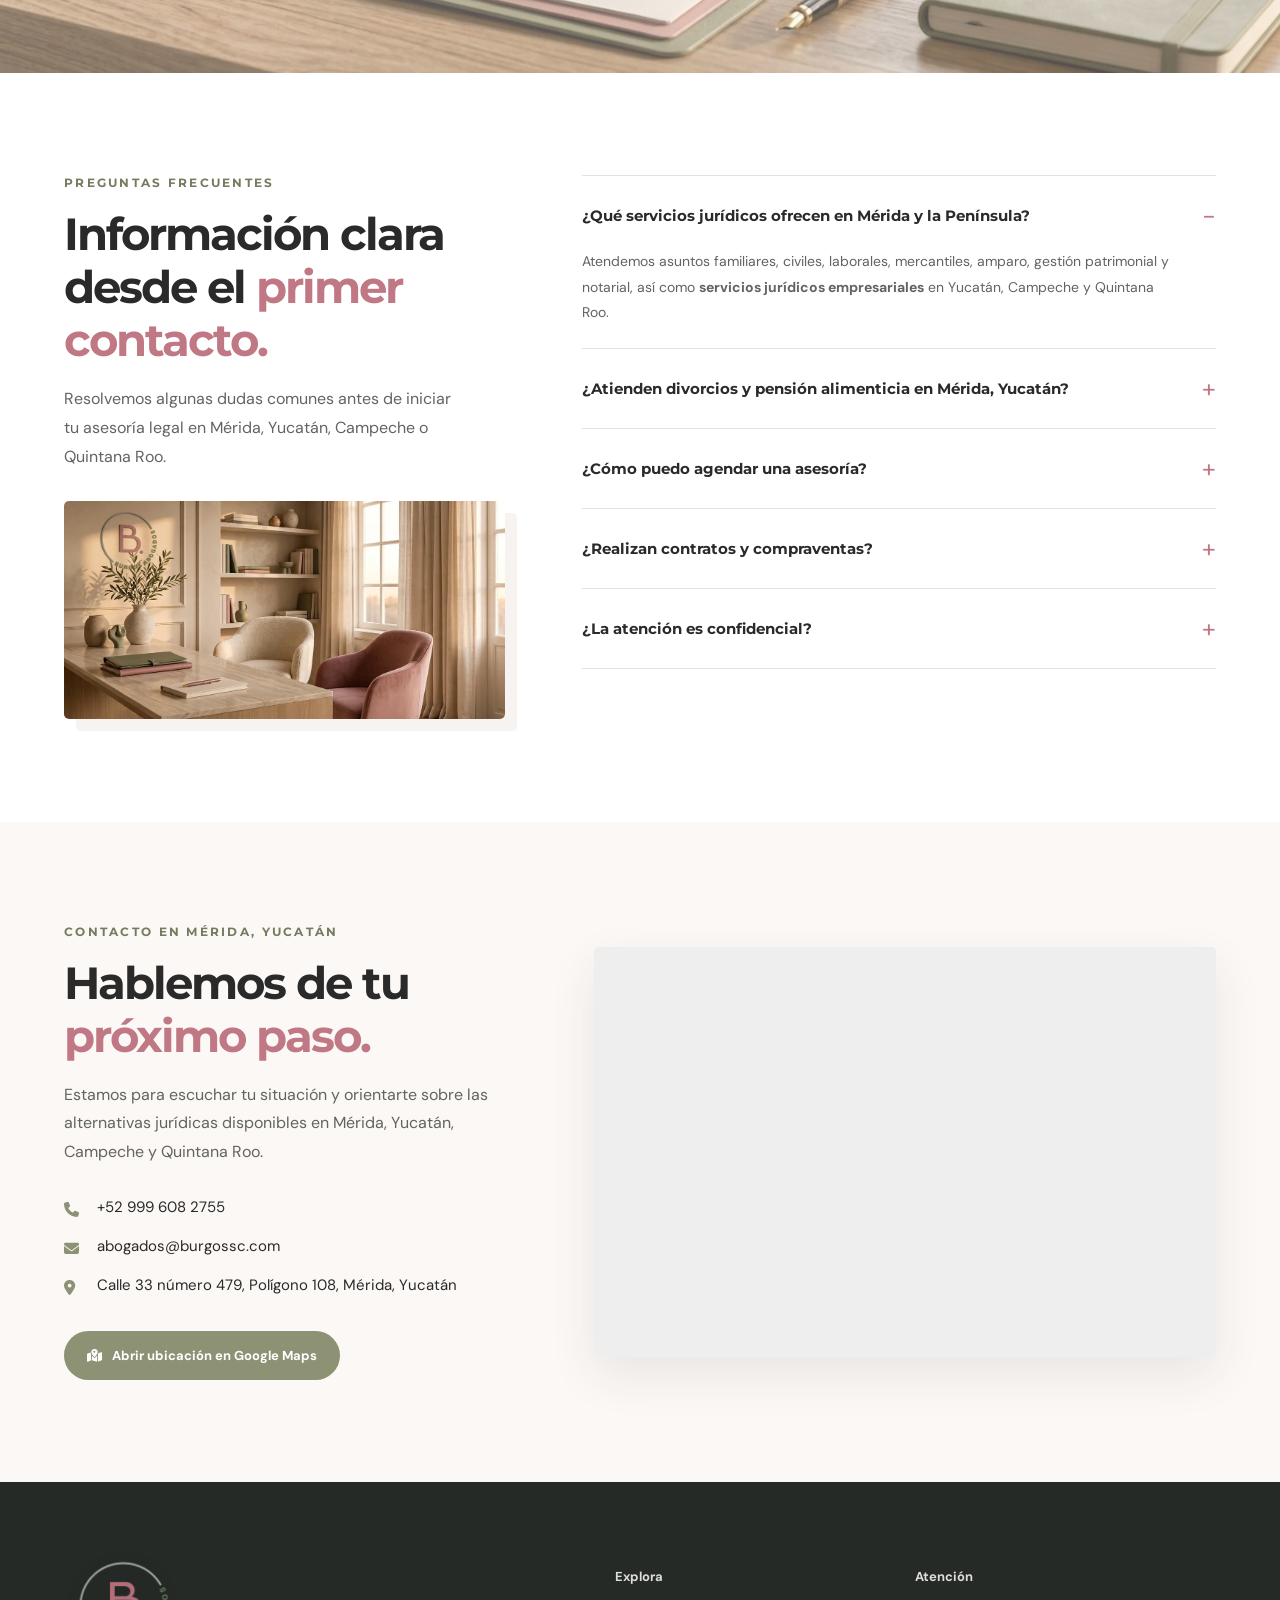
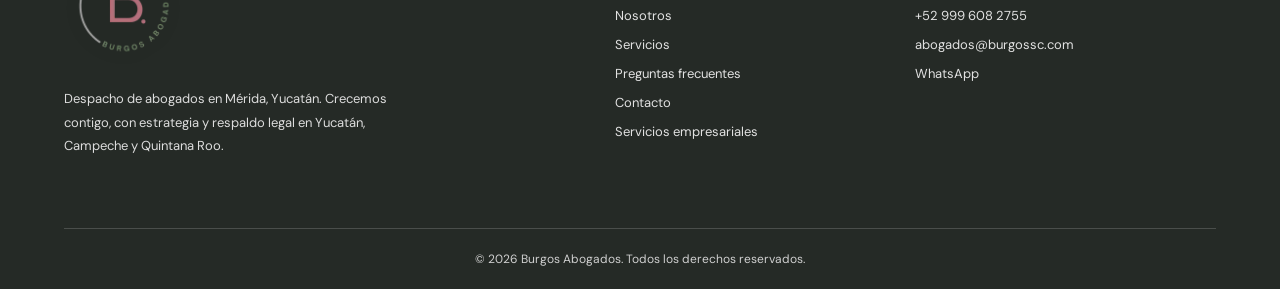
==== commit 97686bce: "Update image references in index.html" ====
--- a/index.html
+++ b/index.html
@@ -14,12 +14,12 @@
   <meta property="og:site_name" content="Burgos Abogados">
   <meta property="og:title" content="Abogados en Mérida, Yucatán | Burgos Abogados">
   <meta property="og:description" content="Asesoría y representación jurídica personalizada para personas y empresas en Mérida, Yucatán, Campeche y Quintana Roo.">
-  <meta property="og:image" content="https://www.burgossc.com/assets/hero-principal-burgos.png">
+  <meta property="og:image" content="https://www.burgossc.com/assets/preview-burgos.jpg">
   <meta property="og:url" content="https://www.burgossc.com/">
   <meta name="twitter:card" content="summary_large_image">
   <meta name="twitter:title" content="Abogados en Mérida, Yucatán | Burgos Abogados">
   <meta name="twitter:description" content="Asesoría legal en derecho familiar, civil, laboral, mercantil, amparo y servicios empresariales en la Península de Yucatán.">
-  <meta name="twitter:image" content="https://www.burgossc.com/assets/hero-principal-burgos.png">
+  <meta name="twitter:image" content="https://www.burgossc.com/assets/preview-burgos.jpg">
   <link rel="preconnect" href="https://fonts.googleapis.com">
   <link rel="preconnect" href="https://fonts.gstatic.com" crossorigin>
   <link href="https://fonts.googleapis.com/css2?family=Montserrat:wght@400;500;600;700;800&family=DM+Sans:wght@400;500;600;700&display=swap" rel="stylesheet">
@@ -35,7 +35,7 @@
         "name": "Burgos Abogados",
         "url": "https://www.burgossc.com/",
         "logo": "https://www.burgossc.com/assets/logo-burgos.png",
-        "image": "https://www.burgossc.com/assets/hero-principal-burgos.png",
+        "image": "https://www.burgossc.com/assets/preview-burgos.jpg",
         "description": "Despacho de abogados en Mérida, Yucatán con cobertura en Campeche y Quintana Roo. Asesoría y representación jurídica para personas, familias y empresas.",
         "telephone": "+52 999 608 2755",
         "email": "abogados@burgossc.com",
@@ -117,7 +117,10 @@
 <header class="site-header">
   <div class="container navbar">
     <a class="logo" href="#inicio" aria-label="Burgos Abogados, inicio">
-      <img src="assets/logo-burgos.png" alt="Burgos Abogados en Mérida, Yucatán">
+      <picture>
+        <source srcset="assets/logo-burgos.webp" type="image/webp">
+        <img src="assets/logo-burgos.png" alt="Burgos Abogados en Mérida, Yucatán" width="180" height="66">
+      </picture>
     </a>
     <nav aria-label="Navegación principal">
       <a href="#inicio">Inicio</a>
@@ -139,9 +142,12 @@
 <main>
   <section class="hero-banner" id="inicio" aria-label="Burgos Abogados en Mérida, Yucatán: crecemos contigo con estrategia y respaldo legal">
     <h1 class="sr-only-h1">Abogados en Mérida, Yucatán — Burgos Abogados | Asesoría legal en Yucatán, Campeche y Quintana Roo</h1>
-    <img class="hero-banner-image" src="assets/hero-principal-burgos.png"
-      alt="Burgos Abogados en Mérida, Yucatán: crecemos contigo con estrategia y respaldo legal para personas y empresas en Yucatán, Campeche y Quintana Roo."
-      fetchpriority="high" decoding="async">
+    <picture>
+      <source srcset="assets/hero-principal-burgos.webp" type="image/webp">
+      <img class="hero-banner-image" src="assets/hero-principal-burgos.png"
+        alt="Burgos Abogados en Mérida, Yucatán: crecemos contigo con estrategia y respaldo legal para personas y empresas en Yucatán, Campeche y Quintana Roo."
+        width="1600" height="900" fetchpriority="high" decoding="async">
+    </picture>
     <a class="hero-hotspot hero-hotspot-whatsapp"
       href="https://wa.me/529996082755?text=Hola%2C%20deseo%20solicitar%20una%20asesor%C3%ADa%20jur%C3%ADdica."
       target="_blank" rel="noopener" aria-label="Solicitar asesoría por WhatsApp"></a>
@@ -175,7 +181,10 @@
         </a>
       </div>
       <div class="confianza-image">
-        <img src="assets/confianza-burgos-2x1.jpg" alt="Despacho Burgos Abogados en Mérida, Yucatán: confianza, equilibrio y respaldo legal" loading="lazy">
+        <picture>
+          <source srcset="assets/confianza-burgos-2x1.webp" type="image/webp">
+          <img src="assets/confianza-burgos-2x1.jpg" alt="Despacho Burgos Abogados en Mérida, Yucatán: confianza, equilibrio y respaldo legal" width="1200" height="593" loading="lazy" decoding="async">
+        </picture>
       </div>
     </div>
   </section>
@@ -214,7 +223,10 @@
         <span class="eyebrow">PREGUNTAS FRECUENTES</span>
         <h2>Información clara desde el <em>primer contacto.</em></h2>
         <p>Resolvemos algunas dudas comunes antes de iniciar tu asesoría legal en Mérida, Yucatán, Campeche o Quintana Roo.</p>
-        <img src="assets/faq-burgos.png" alt="Balanza de la justicia e identidad visual de Burgos Abogados en Mérida" loading="lazy">
+        <picture>
+          <source srcset="assets/faq-burgos.webp" type="image/webp">
+          <img src="assets/faq-burgos.png" alt="Balanza de la justicia e identidad visual de Burgos Abogados en Mérida" width="1200" height="593" loading="lazy" decoding="async">
+        </picture>
       </div>
       <div class="faq-list">
         <details open><summary>¿Qué servicios jurídicos ofrecen en Mérida y la Península?</summary><p>Atendemos asuntos familiares, civiles, laborales, mercantiles, amparo, gestión patrimonial y notarial, así como <a href="servicios-empresariales.html"><strong>servicios jurídicos empresariales</strong></a> en Yucatán, Campeche y Quintana Roo.</p></details>
@@ -244,7 +256,13 @@
 
 <footer>
   <div class="container footer-grid">
-    <div class="footer-brand"><img src="assets/logo-burgos.png" alt="Burgos Abogados"><p>Despacho de abogados en Mérida, Yucatán. Crecemos contigo, con estrategia y respaldo legal en Yucatán, Campeche y Quintana Roo.</p></div>
+    <div class="footer-brand">
+      <picture>
+        <source srcset="assets/logo-burgos.webp" type="image/webp">
+        <img src="assets/logo-burgos.png" alt="Burgos Abogados" width="260" height="122" loading="lazy">
+      </picture>
+      <p>Despacho de abogados en Mérida, Yucatán. Crecemos contigo, con estrategia y respaldo legal en Yucatán, Campeche y Quintana Roo.</p>
+    </div>
     <div><p class="footer-heading"><strong>Explora</strong></p><a href="#confianza">Nosotros</a><a href="#areas">Servicios</a><a href="#faq">Preguntas frecuentes</a><a href="#contacto">Contacto</a><a href="servicios-empresariales.html">Servicios empresariales</a></div>
     <div><p class="footer-heading"><strong>Atención</strong></p><a href="tel:+529996082755">+52 999 608 2755</a><a href="mailto:abogados@burgossc.com">abogados@burgossc.com</a><a href="https://wa.me/529996082755" target="_blank" rel="noopener">WhatsApp</a></div>
   </div>
@@ -253,7 +271,10 @@
 
 <div class="chatbot" id="chatbot" role="dialog" aria-label="Asistente de Burgos Abogados" aria-hidden="true">
   <div class="chat-header">
-    <img src="assets/logo.icono.png" alt="">
+    <picture>
+      <source srcset="assets/logo.icono.webp" type="image/webp">
+      <img src="assets/logo.icono.png" alt="" width="48" height="48">
+    </picture>
     <div><p><strong>Burgos Abogados</strong></p><p>¿En qué podemos ayudarte?</p></div>
     <button id="closeChat" type="button" aria-label="Cerrar asistente"><i class="fa-solid fa-xmark" aria-hidden="true"></i></button>
   </div>
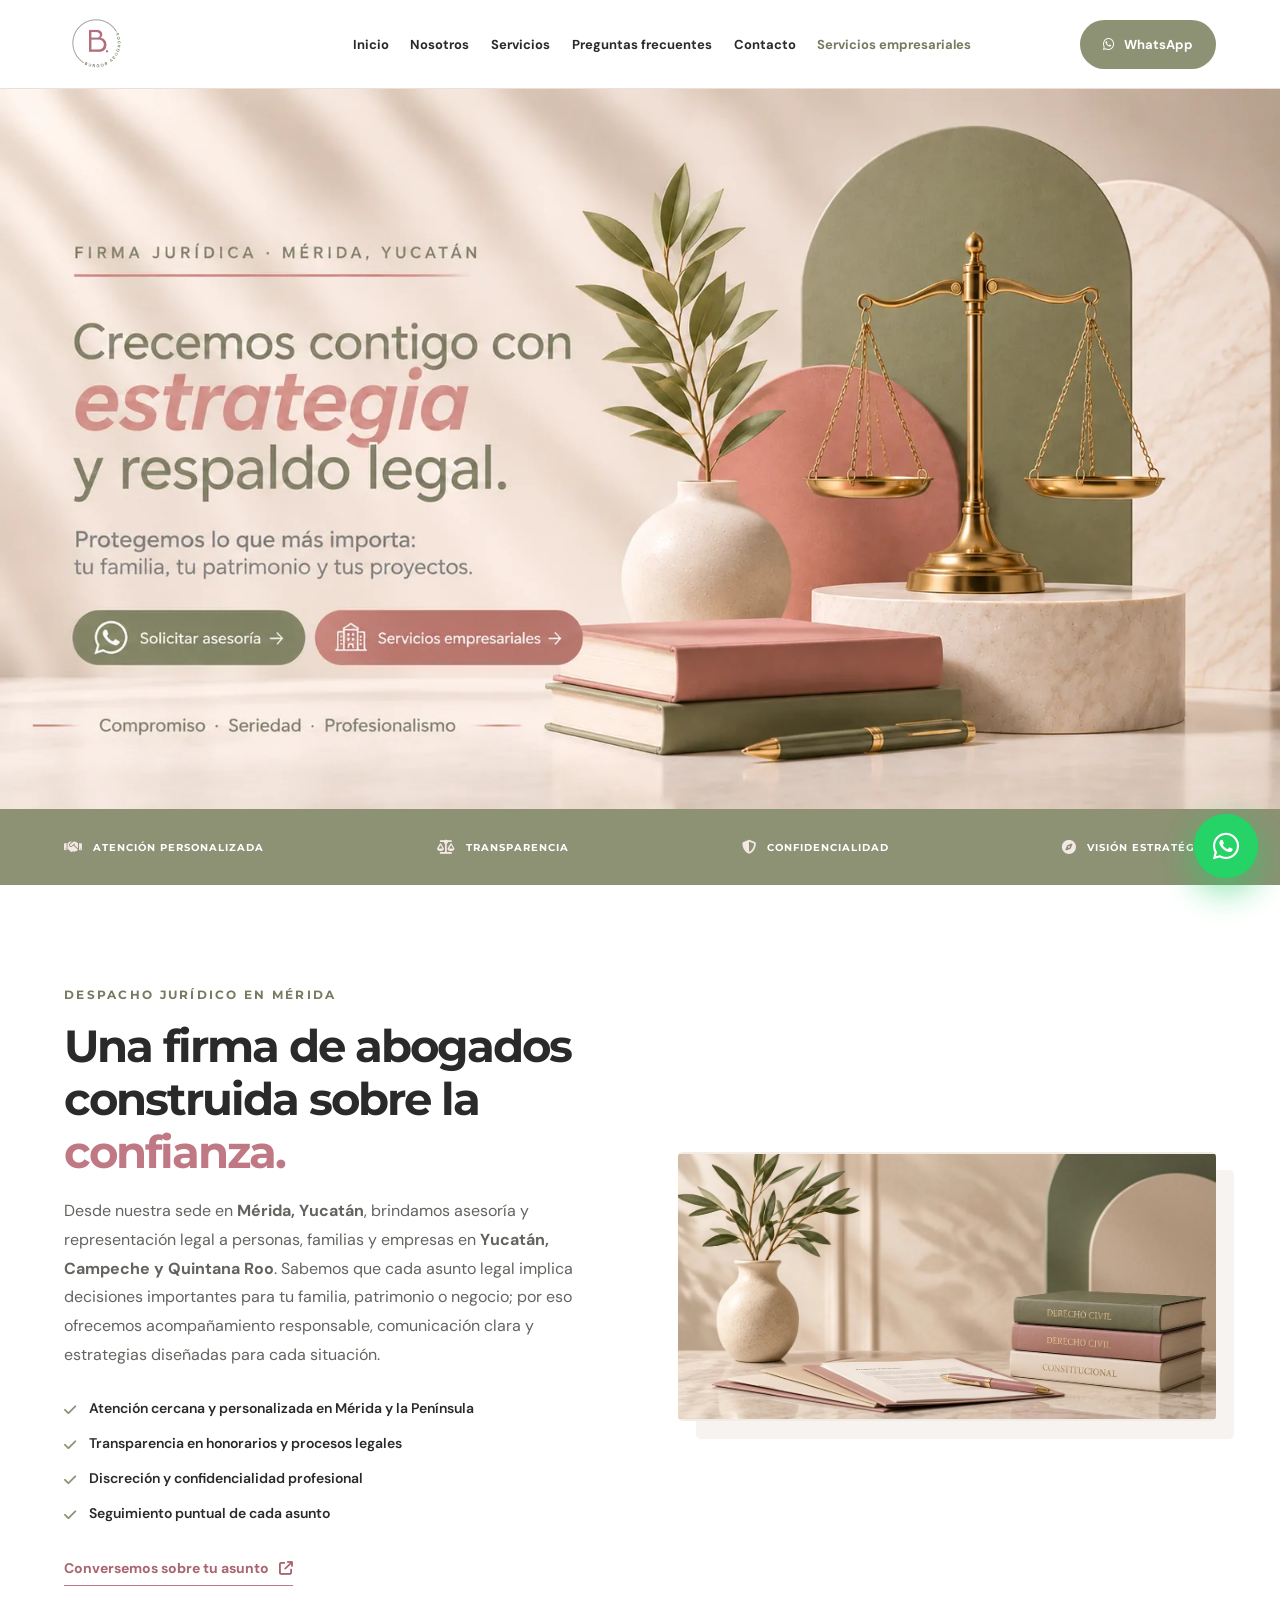
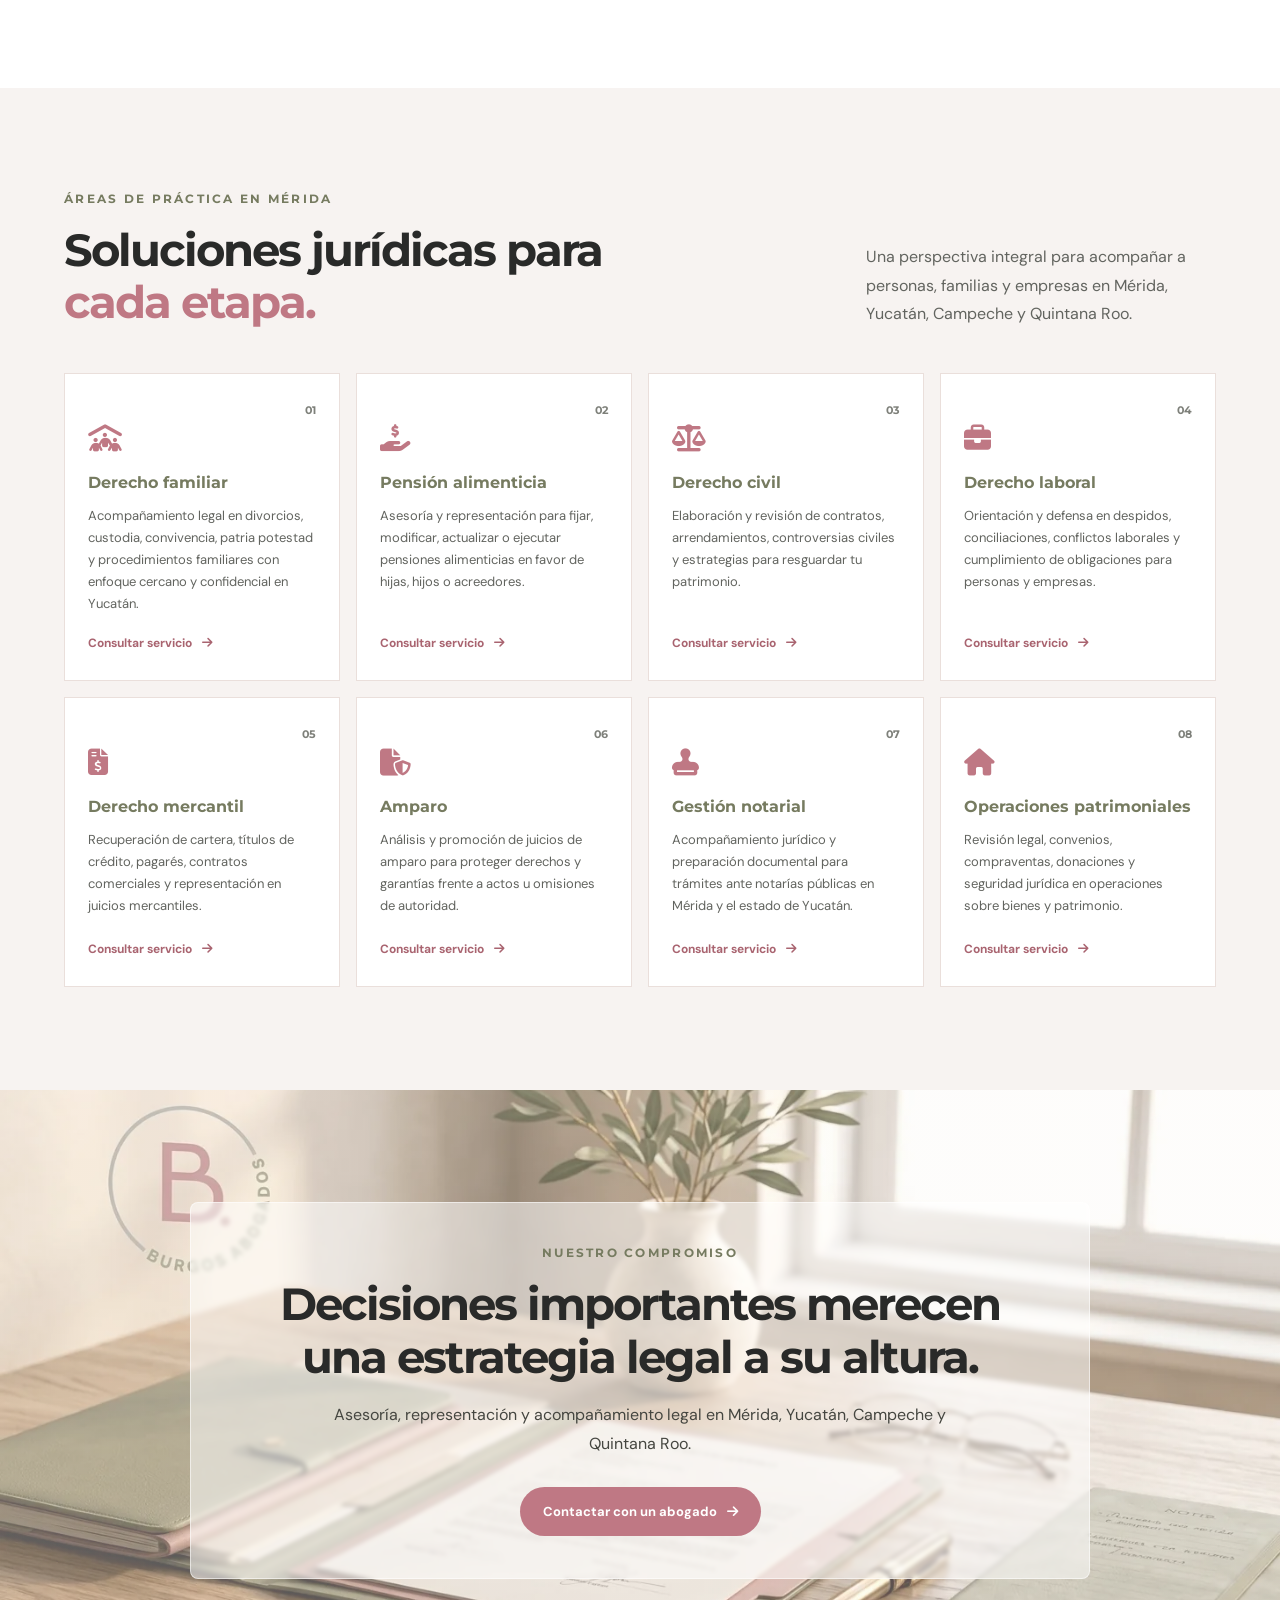
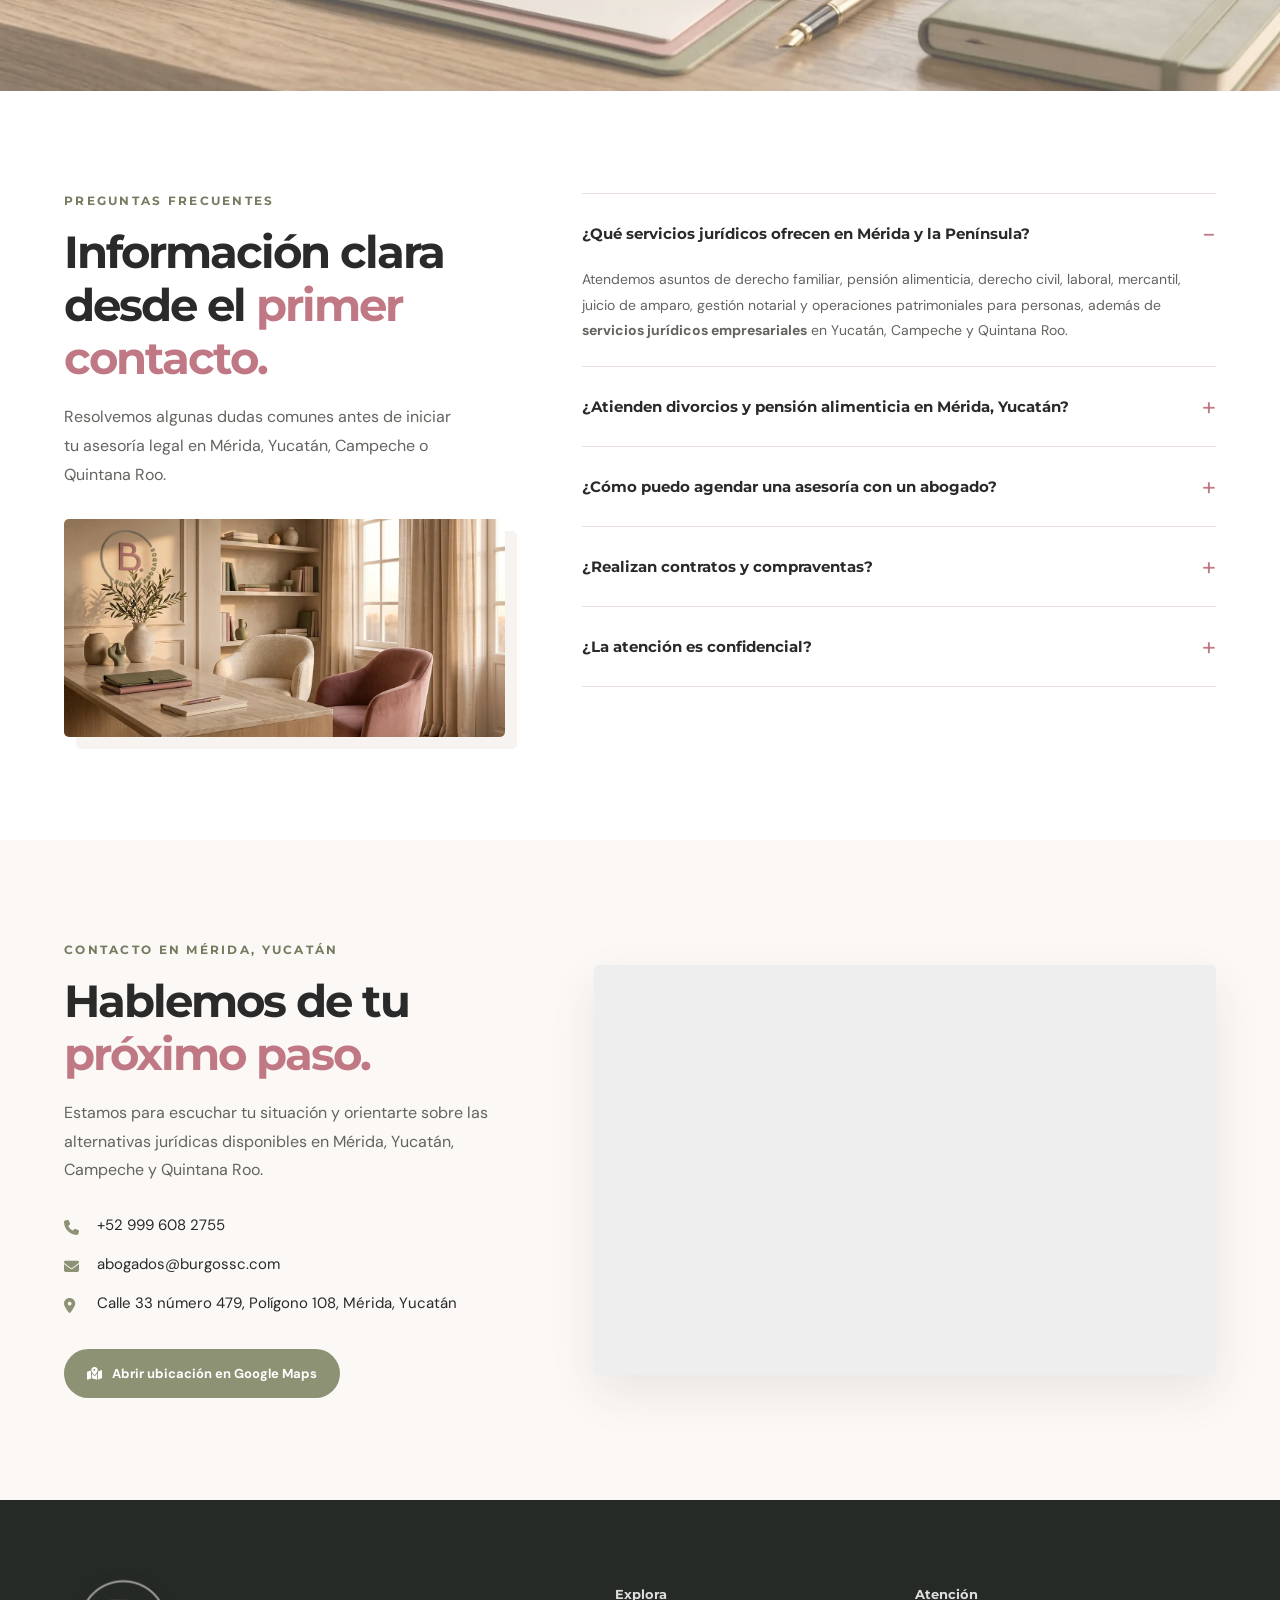
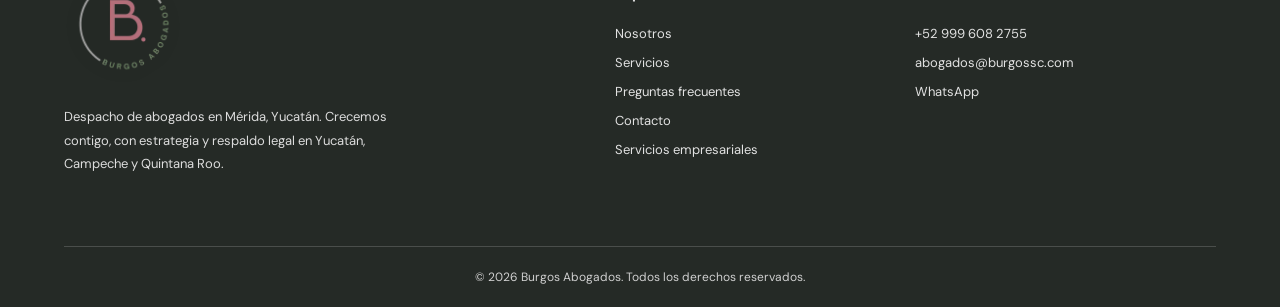
==== commit c04f3a35: "Update index.html" ====
--- a/index.html
+++ b/index.html
@@ -72,7 +72,7 @@
             "name": "¿Qué servicios jurídicos ofrecen en Mérida y la Península?",
             "acceptedAnswer": {
               "@type": "Answer",
-              "text": "Atendemos asuntos familiares, civiles, laborales, mercantiles, amparo, gestión patrimonial y notarial, así como soluciones jurídicas empresariales en Yucatán, Campeche y Quintana Roo."
+              "text": "Atendemos asuntos de derecho familiar, pensión alimenticia, derecho civil, laboral, mercantil, juicio de amparo, gestión notarial y operaciones patrimoniales para personas, además de soluciones jurídicas empresariales en Yucatán, Campeche y Quintana Roo."
             }
           },
           {
@@ -80,7 +80,7 @@
             "name": "¿Atienden divorcios y pensión alimenticia en Mérida, Yucatán?",
             "acceptedAnswer": {
               "@type": "Answer",
-              "text": "Sí. Brindamos acompañamiento jurídico en divorcios, custodia, convivencia y pensiones alimenticias."
+              "text": "Sí. Brindamos asesoría y representación en divorcios, guarda y custodia, régimen de convivencia, patria potestad y fijación o ejecución de pensión alimenticia, cuidando siempre el interés superior de los menores y la claridad en cada etapa."
             }
           },
           {
@@ -88,7 +88,7 @@
             "name": "¿Cómo puedo agendar una asesoría con un abogado?",
             "acceptedAnswer": {
               "@type": "Answer",
-              "text": "Puedes escribirnos directamente por WhatsApp al +52 999 608 2755 o al correo abogados@burgossc.com contándonos brevemente qué tipo de apoyo necesitas."
+              "text": "Puedes escribirnos directamente por WhatsApp al +52 999 608 2755 o enviarnos un correo a abogados@burgossc.com indicando brevemente tu asunto y la ciudad o estado donde te encuentras para orientarte sobre los siguientes pasos."
             }
           },
           {
@@ -96,7 +96,7 @@
             "name": "¿Realizan contratos y compraventas?",
             "acceptedAnswer": {
               "@type": "Answer",
-              "text": "Sí. Asesoramos en revisión contractual, convenios, gestión notarial y operaciones patrimoniales."
+              "text": "Sí. Revisamos y redactamos contratos, convenios y documentación vinculada con operaciones patrimoniales y trámites notariales para prevenir riesgos legales antes de firmar."
             }
           },
           {
@@ -104,7 +104,7 @@
             "name": "¿La atención es confidencial?",
             "acceptedAnswer": {
               "@type": "Answer",
-              "text": "Tratamos toda la información compartida bajo estricto deber de confidencialidad profesional."
+              "text": "Sí. Toda la información, documentos y detalles que compartes con el despacho se manejan con estricta reserva y bajo los deberes de confidencialidad profesional."
             }
           }
         ]
@@ -196,14 +196,14 @@
         <p>Una perspectiva integral para acompañar a personas, familias y empresas en Mérida, Yucatán, Campeche y Quintana Roo.</p>
       </div>
       <div class="cards">
-        <article class="service-card"><span class="number">01</span><i class="fa-solid fa-people-roof" aria-hidden="true"></i><h3>Derecho familiar</h3><p>Divorcios, custodia, convivencia, patria potestad y procedimientos familiares en Yucatán.</p><button type="button" data-service="Derecho familiar">Consultar servicio <i class="fa-solid fa-arrow-right" aria-hidden="true"></i></button></article>
-        <article class="service-card"><span class="number">02</span><i class="fa-solid fa-hand-holding-dollar" aria-hidden="true"></i><h3>Pensión alimenticia</h3><p>Determinación, modificación y ejecución de obligaciones alimentarias.</p><button type="button" data-service="Pensión alimenticia">Consultar servicio <i class="fa-solid fa-arrow-right" aria-hidden="true"></i></button></article>
-        <article class="service-card"><span class="number">03</span><i class="fa-solid fa-scale-balanced" aria-hidden="true"></i><h3>Derecho civil</h3><p>Contratos, controversias civiles y protección patrimonial.</p><button type="button" data-service="Derecho civil">Consultar servicio <i class="fa-solid fa-arrow-right" aria-hidden="true"></i></button></article>
-        <article class="service-card"><span class="number">04</span><i class="fa-solid fa-briefcase" aria-hidden="true"></i><h3>Derecho laboral</h3><p>Conflictos laborales, despidos, conciliaciones y defensa de trabajadores y empresas.</p><button type="button" data-service="Derecho laboral">Consultar servicio <i class="fa-solid fa-arrow-right" aria-hidden="true"></i></button></article>
-        <article class="service-card"><span class="number">05</span><i class="fa-solid fa-file-invoice-dollar" aria-hidden="true"></i><h3>Derecho mercantil</h3><p>Cobranza, títulos de crédito y representación en controversias comerciales.</p><button type="button" data-service="Derecho mercantil">Consultar servicio <i class="fa-solid fa-arrow-right" aria-hidden="true"></i></button></article>
-        <article class="service-card"><span class="number">06</span><i class="fa-solid fa-file-shield" aria-hidden="true"></i><h3>Amparo</h3><p>Estudio y defensa constitucional frente a actos de autoridad.</p><button type="button" data-service="Amparo">Consultar servicio <i class="fa-solid fa-arrow-right" aria-hidden="true"></i></button></article>
-        <article class="service-card"><span class="number">07</span><i class="fa-solid fa-stamp" aria-hidden="true"></i><h3>Gestión notarial</h3><p>Asesoría y acompañamiento en trámites ante notarías en Mérida y Yucatán.</p><button type="button" data-service="Gestión notarial">Consultar servicio <i class="fa-solid fa-arrow-right" aria-hidden="true"></i></button></article>
-        <article class="service-card"><span class="number">08</span><i class="fa-solid fa-house" aria-hidden="true"></i><h3>Operaciones patrimoniales</h3><p>Donaciones, compraventas, convenios y revisión documental de inmuebles.</p><button type="button" data-service="Operaciones patrimoniales">Consultar servicio <i class="fa-solid fa-arrow-right" aria-hidden="true"></i></button></article>
+        <article class="service-card"><span class="number">01</span><i class="fa-solid fa-people-roof" aria-hidden="true"></i><h3>Derecho familiar</h3><p>Acompañamiento legal en divorcios, custodia, convivencia, patria potestad y procedimientos familiares con enfoque cercano y confidencial en Yucatán.</p><button type="button" data-service="Derecho familiar">Consultar servicio <i class="fa-solid fa-arrow-right" aria-hidden="true"></i></button></article>
+        <article class="service-card"><span class="number">02</span><i class="fa-solid fa-hand-holding-dollar" aria-hidden="true"></i><h3>Pensión alimenticia</h3><p>Asesoría y representación para fijar, modificar, actualizar o ejecutar pensiones alimenticias en favor de hijas, hijos o acreedores.</p><button type="button" data-service="Pensión alimenticia">Consultar servicio <i class="fa-solid fa-arrow-right" aria-hidden="true"></i></button></article>
+        <article class="service-card"><span class="number">03</span><i class="fa-solid fa-scale-balanced" aria-hidden="true"></i><h3>Derecho civil</h3><p>Elaboración y revisión de contratos, arrendamientos, controversias civiles y estrategias para resguardar tu patrimonio.</p><button type="button" data-service="Derecho civil">Consultar servicio <i class="fa-solid fa-arrow-right" aria-hidden="true"></i></button></article>
+        <article class="service-card"><span class="number">04</span><i class="fa-solid fa-briefcase" aria-hidden="true"></i><h3>Derecho laboral</h3><p>Orientación y defensa en despidos, conciliaciones, conflictos laborales y cumplimiento de obligaciones para personas y empresas.</p><button type="button" data-service="Derecho laboral">Consultar servicio <i class="fa-solid fa-arrow-right" aria-hidden="true"></i></button></article>
+        <article class="service-card"><span class="number">05</span><i class="fa-solid fa-file-invoice-dollar" aria-hidden="true"></i><h3>Derecho mercantil</h3><p>Recuperación de cartera, títulos de crédito, pagarés, contratos comerciales y representación en juicios mercantiles.</p><button type="button" data-service="Derecho mercantil">Consultar servicio <i class="fa-solid fa-arrow-right" aria-hidden="true"></i></button></article>
+        <article class="service-card"><span class="number">06</span><i class="fa-solid fa-file-shield" aria-hidden="true"></i><h3>Amparo</h3><p>Análisis y promoción de juicios de amparo para proteger derechos y garantías frente a actos u omisiones de autoridad.</p><button type="button" data-service="Amparo">Consultar servicio <i class="fa-solid fa-arrow-right" aria-hidden="true"></i></button></article>
+        <article class="service-card"><span class="number">07</span><i class="fa-solid fa-stamp" aria-hidden="true"></i><h3>Gestión notarial</h3><p>Acompañamiento jurídico y preparación documental para trámites ante notarías públicas en Mérida y el estado de Yucatán.</p><button type="button" data-service="Gestión notarial">Consultar servicio <i class="fa-solid fa-arrow-right" aria-hidden="true"></i></button></article>
+        <article class="service-card"><span class="number">08</span><i class="fa-solid fa-house" aria-hidden="true"></i><h3>Operaciones patrimoniales</h3><p>Revisión legal, convenios, compraventas, donaciones y seguridad jurídica en operaciones sobre bienes y patrimonio.</p><button type="button" data-service="Operaciones patrimoniales">Consultar servicio <i class="fa-solid fa-arrow-right" aria-hidden="true"></i></button></article>
       </div>
     </div>
   </section>
@@ -229,11 +229,11 @@
         </picture>
       </div>
       <div class="faq-list">
-        <details open><summary>¿Qué servicios jurídicos ofrecen en Mérida y la Península?</summary><p>Atendemos asuntos familiares, civiles, laborales, mercantiles, amparo, gestión patrimonial y notarial, así como <a href="servicios-empresariales.html"><strong>servicios jurídicos empresariales</strong></a> en Yucatán, Campeche y Quintana Roo.</p></details>
-        <details><summary>¿Atienden divorcios y pensión alimenticia en Mérida, Yucatán?</summary><p>Sí. Brindamos acompañamiento en divorcios, custodia, convivencia y pensiones alimenticias.</p></details>
-        <details><summary>¿Cómo puedo agendar una asesoría?</summary><p>Escríbenos mediante WhatsApp al +52 999 608 2755 y cuéntanos brevemente qué tipo de apoyo necesitas y en qué ciudad o estado te encuentras.</p></details>
-        <details><summary>¿Realizan contratos y compraventas?</summary><p>Sí. Asesoramos en revisión contractual, convenios y operaciones patrimoniales.</p></details>
-        <details><summary>¿La atención es confidencial?</summary><p>Tratamos la información compartida bajo los deberes de confidencialidad profesional aplicables.</p></details>
+        <details open><summary>¿Qué servicios jurídicos ofrecen en Mérida y la Península?</summary><p>Atendemos asuntos de derecho familiar, pensión alimenticia, derecho civil, laboral, mercantil, juicio de amparo, gestión notarial y operaciones patrimoniales para personas, además de <a href="servicios-empresariales.html"><strong>servicios jurídicos empresariales</strong></a> en Yucatán, Campeche y Quintana Roo.</p></details>
+        <details><summary>¿Atienden divorcios y pensión alimenticia en Mérida, Yucatán?</summary><p>Sí. Brindamos asesoría y representación en divorcios, guarda y custodia, régimen de convivencia, patria potestad y fijación o ejecución de pensión alimenticia, cuidando siempre el interés superior de los menores y la claridad en cada etapa.</p></details>
+        <details><summary>¿Cómo puedo agendar una asesoría con un abogado?</summary><p>Puedes escribirnos directamente por WhatsApp al +52 999 608 2755 o enviarnos un correo a abogados@burgossc.com indicando brevemente tu asunto y la ciudad o estado donde te encuentras para orientarte sobre los siguientes pasos.</p></details>
+        <details><summary>¿Realizan contratos y compraventas?</summary><p>Sí. Revisamos y redactamos contratos, convenios y documentación vinculada con operaciones patrimoniales y trámites notariales para prevenir riesgos legales antes de firmar.</p></details>
+        <details><summary>¿La atención es confidencial?</summary><p>Sí. Toda la información, documentos y detalles que compartes con el despacho se manejan con estricta reserva y bajo los deberes de confidencialidad profesional.</p></details>
       </div>
     </div>
   </section>
@@ -299,3 +299,8 @@
 <script src="script.js" defer></script>
 </body>
 </html>
+
+<button class="chatbot-toggle" id="toggleChat" type="button" aria-label="Abrir asistente de WhatsApp" aria-expanded="false"><i class="fa-brands fa-whatsapp" aria-hidden="true"></i></button>
+<script src="script.js" defer></script>
+</body>
+</html>
--- a/style.css
+++ b/style.css
@@ -12,6 +12,7 @@
 button{font:inherit;cursor:pointer}
 h1,h2,h3{font-family:Montserrat,sans-serif;margin:0 0 18px}
 p{line-height:1.8;margin:0 0 18px}
+.sr-only-h1{position:absolute;width:1px;height:1px;padding:0;margin:-1px;overflow:hidden;clip:rect(0,0,0,0);white-space:nowrap;border:0}
 .container{width:min(90%,1240px);margin-inline:auto}
 .section{padding:clamp(68px,8vw,108px) 0}
 .eyebrow{display:block;margin-bottom:18px;color:var(--green-dark);font:700 12px Montserrat,sans-serif;letter-spacing:.19em}
@@ -67,7 +68,7 @@
 .service-card button i{margin-left:7px;transition:transform .2s}
 .service-card button:hover i{transform:translateX(4px)}
 
-.statement{padding:clamp(78px,9vw,112px) 0;background-color:var(--cream);background-image:linear-gradient(90deg,rgba(250,247,243,.38),rgba(250,247,243,.30)),url("assets/nuestro-compromiso-burgos.jpg");background-size:cover;background-position:center 52%;background-repeat:no-repeat;color:var(--ink);text-align:center}
+.statement{padding:clamp(78px,9vw,112px) 0;background-color:var(--cream);background-image:linear-gradient(90deg,rgba(250,247,243,.38),rgba(250,247,243,.30)),image-set(url("assets/nuestro-compromiso-burgos.webp") type("image/webp"),url("assets/nuestro-compromiso-burgos.jpg") type("image/jpeg"));background-size:cover;background-position:center 52%;background-repeat:no-repeat;color:var(--ink);text-align:center}
 .statement-inner{max-width:900px;margin-inline:auto;padding:clamp(24px,4vw,42px);background:rgba(255,255,255,.52);border:1px solid rgba(255,255,255,.55);border-radius:8px;backdrop-filter:blur(2px);-webkit-backdrop-filter:blur(2px)}
 .statement .eyebrow{color:var(--green-dark)}
 .statement h2{max-width:790px;margin:0 auto 18px}
@@ -100,7 +101,7 @@
 .footer-grid{display:grid;grid-template-columns:2fr 1fr 1.2fr;gap:50px;padding-bottom:52px}
 .footer-grid img{display:block;width:260px;max-width:100%;height:auto;max-height:122px;object-fit:contain;object-position:left;background:transparent;border:0;border-radius:0;padding:0;filter:drop-shadow(0 2px 8px rgba(0,0,0,.10))}
 .footer-grid p{max-width:330px;margin-top:18px;color:#ddd;font-size:13px}
-.footer-grid h3{font-size:14px;color:#f0d6d9;margin-bottom:18px}
+.footer-heading{font-family:Montserrat,sans-serif;font-size:14px;color:#f0d6d9;margin:0 0 18px}
 .footer-grid a{display:block;margin:12px 0;color:#e2e2e2;font-size:13px;overflow-wrap:anywhere}
 .footer-grid a:hover{color:#fff}
 .copyright{border-top:1px solid #ffffff2b;padding:22px 0;text-align:center;color:#d0d0d0;font-size:12px}
@@ -110,7 +111,7 @@
 .chatbot.show{opacity:1;visibility:visible;transform:translateY(0)}
 .chat-header{display:flex;align-items:center;gap:12px;padding:16px;background:var(--green);color:#fff}
 .chat-header img{width:48px;height:48px;object-fit:contain;background:#fff;border-radius:8px;padding:5px}
-.chat-header div{flex:1}.chat-header h3{font-size:15px;margin:0 0 4px}.chat-header p{font-size:12px;line-height:1.4;margin:0}
+.chat-header div{flex:1}.chat-header p{font-size:12px;line-height:1.4;margin:0}.chat-header div p:first-child{font-size:15px;margin-bottom:3px}
 .chat-header button{padding:7px;border:0;background:transparent;color:#fff;font-size:19px}
 .chat-body{padding:20px;overflow-y:auto}
 .chat-greeting{margin-bottom:14px;color:var(--muted);font-size:13px}
@@ -155,7 +156,7 @@
   .section-head>p{margin-top:17px}
   .cards{grid-template-columns:1fr;gap:12px}
   .service-card{min-height:220px;padding:25px}
-  .statement{padding:62px 0;background-position:58% center;background-image:linear-gradient(rgba(250,247,243,.42),rgba(250,247,243,.34)),url("assets/nuestro-compromiso-burgos.jpg")}
+  .statement{padding:62px 0;background-position:58% center;background-image:linear-gradient(rgba(250,247,243,.42),rgba(250,247,243,.34)),image-set(url("assets/nuestro-compromiso-burgos.webp") type("image/webp"),url("assets/nuestro-compromiso-burgos.jpg") type("image/jpeg"))}
   .statement-inner{padding:24px 18px;background:rgba(255,255,255,.58)}
   .faq-intro img{max-width:100%;margin-top:20px}
   .faq-list summary{font-size:14px}
@@ -175,15 +176,3 @@
   html{scroll-behavior:auto}
   *,*::before,*::after{transition:none!important}
 }
-/* Título H1 semántico integrado sin alterar el arte del hero */
-.sr-only-h1{
-  position:absolute;
-  width:1px;
-  height:1px;
-  padding:0;
-  margin:-1px;
-  overflow:hidden;
-  clip:rect(0,0,0,0);
-  white-space:nowrap;
-  border:0;
-}
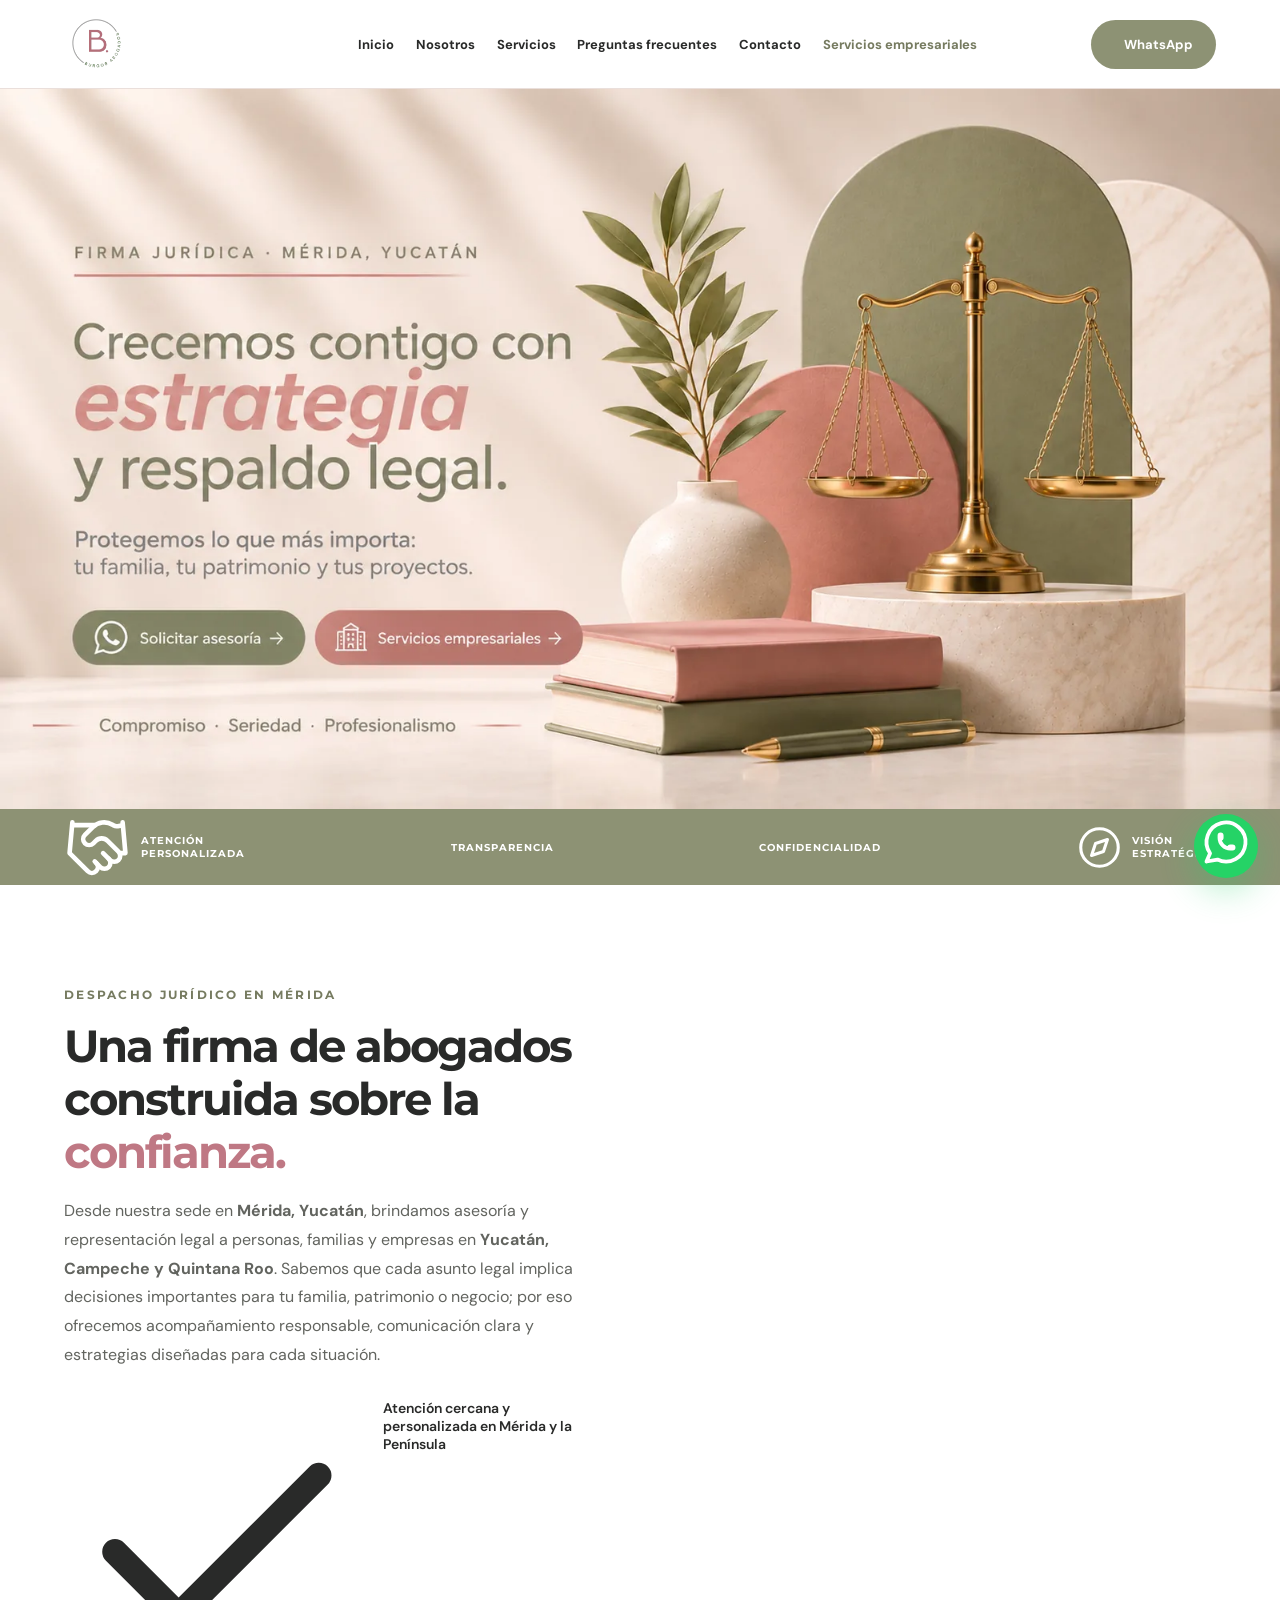
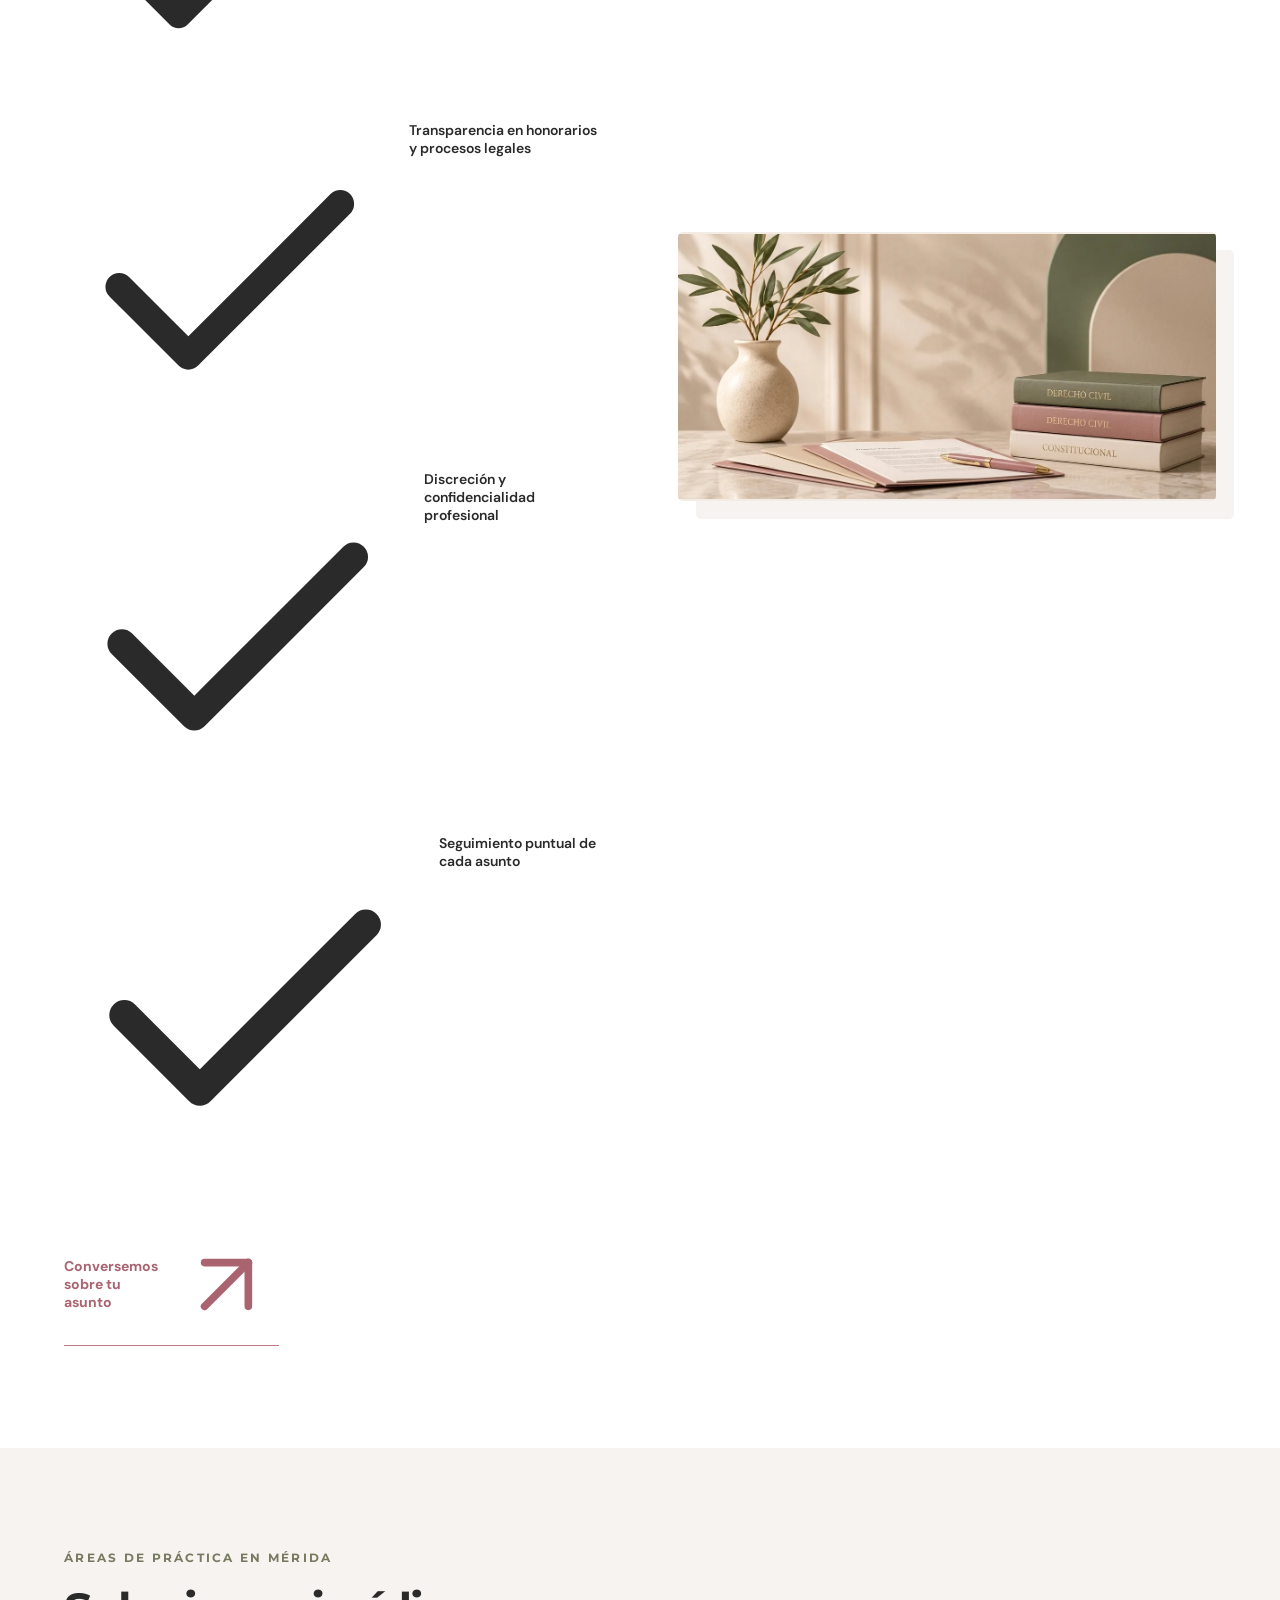
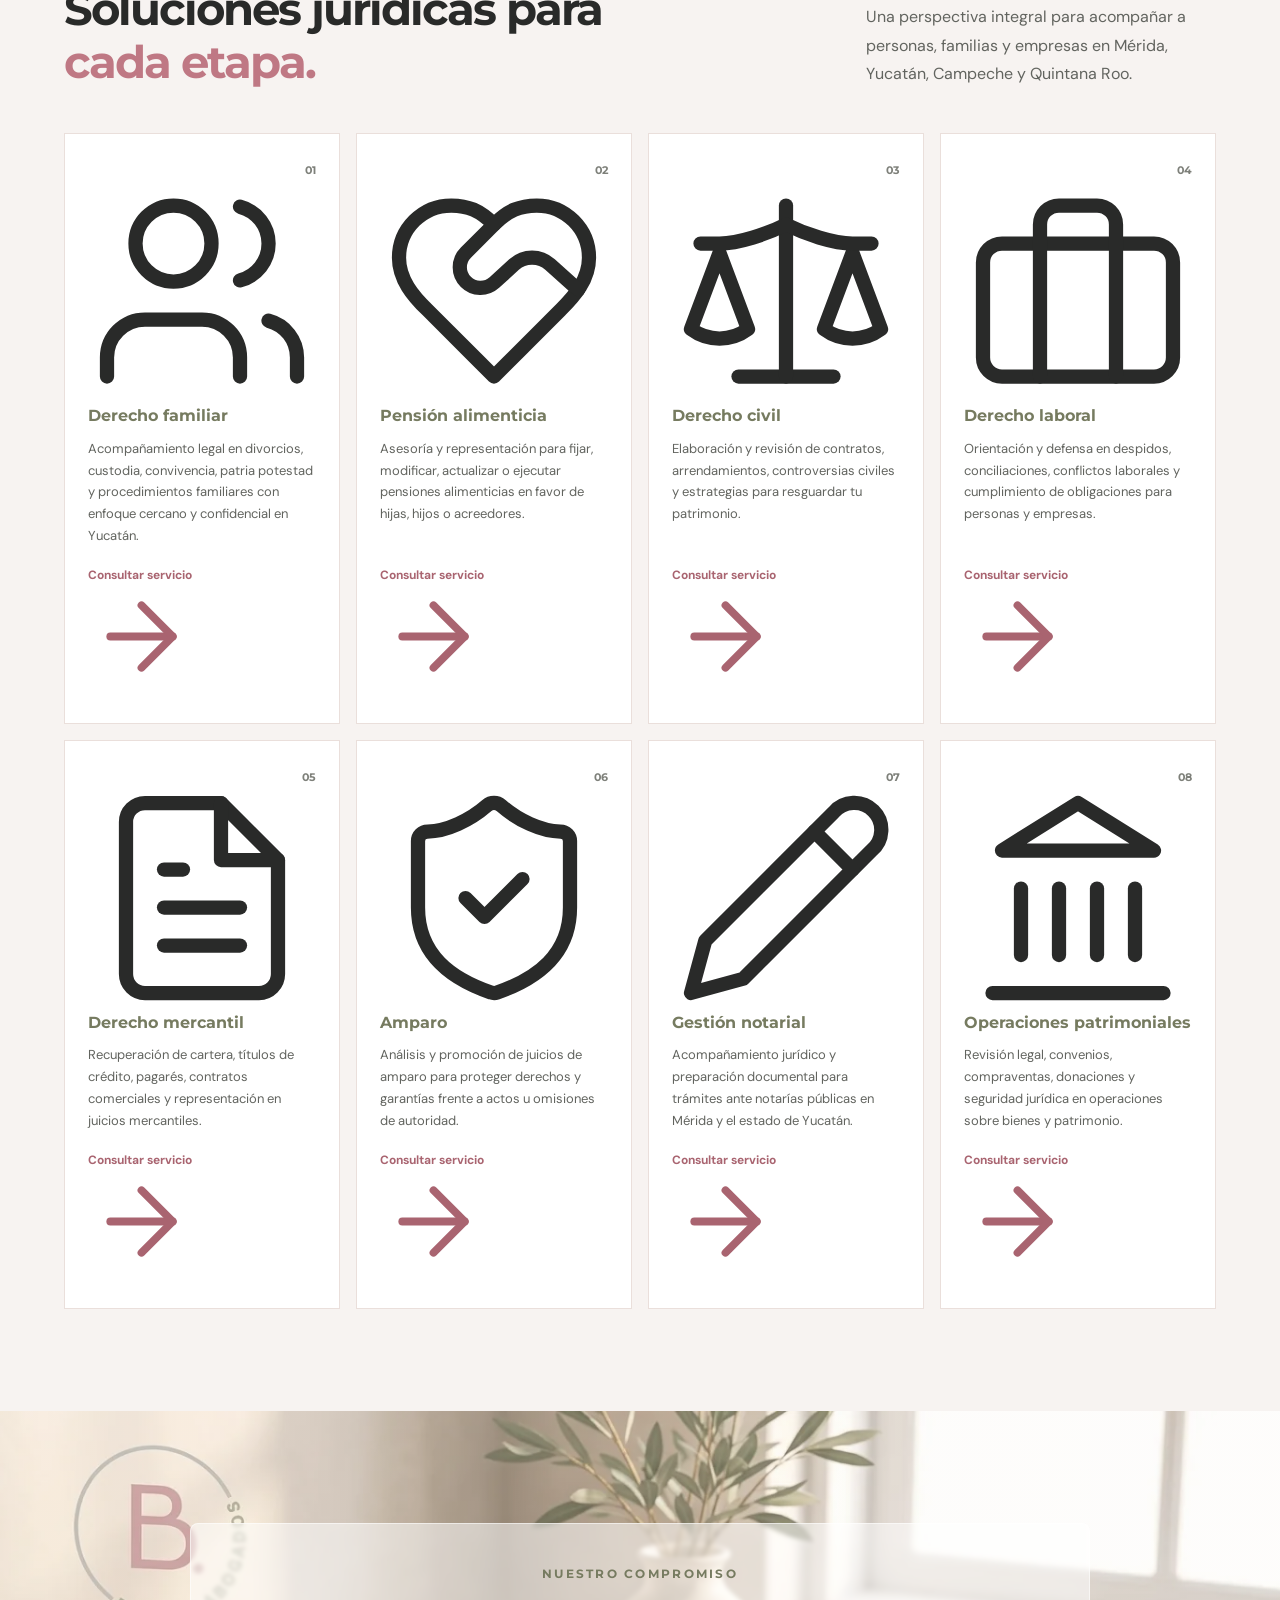
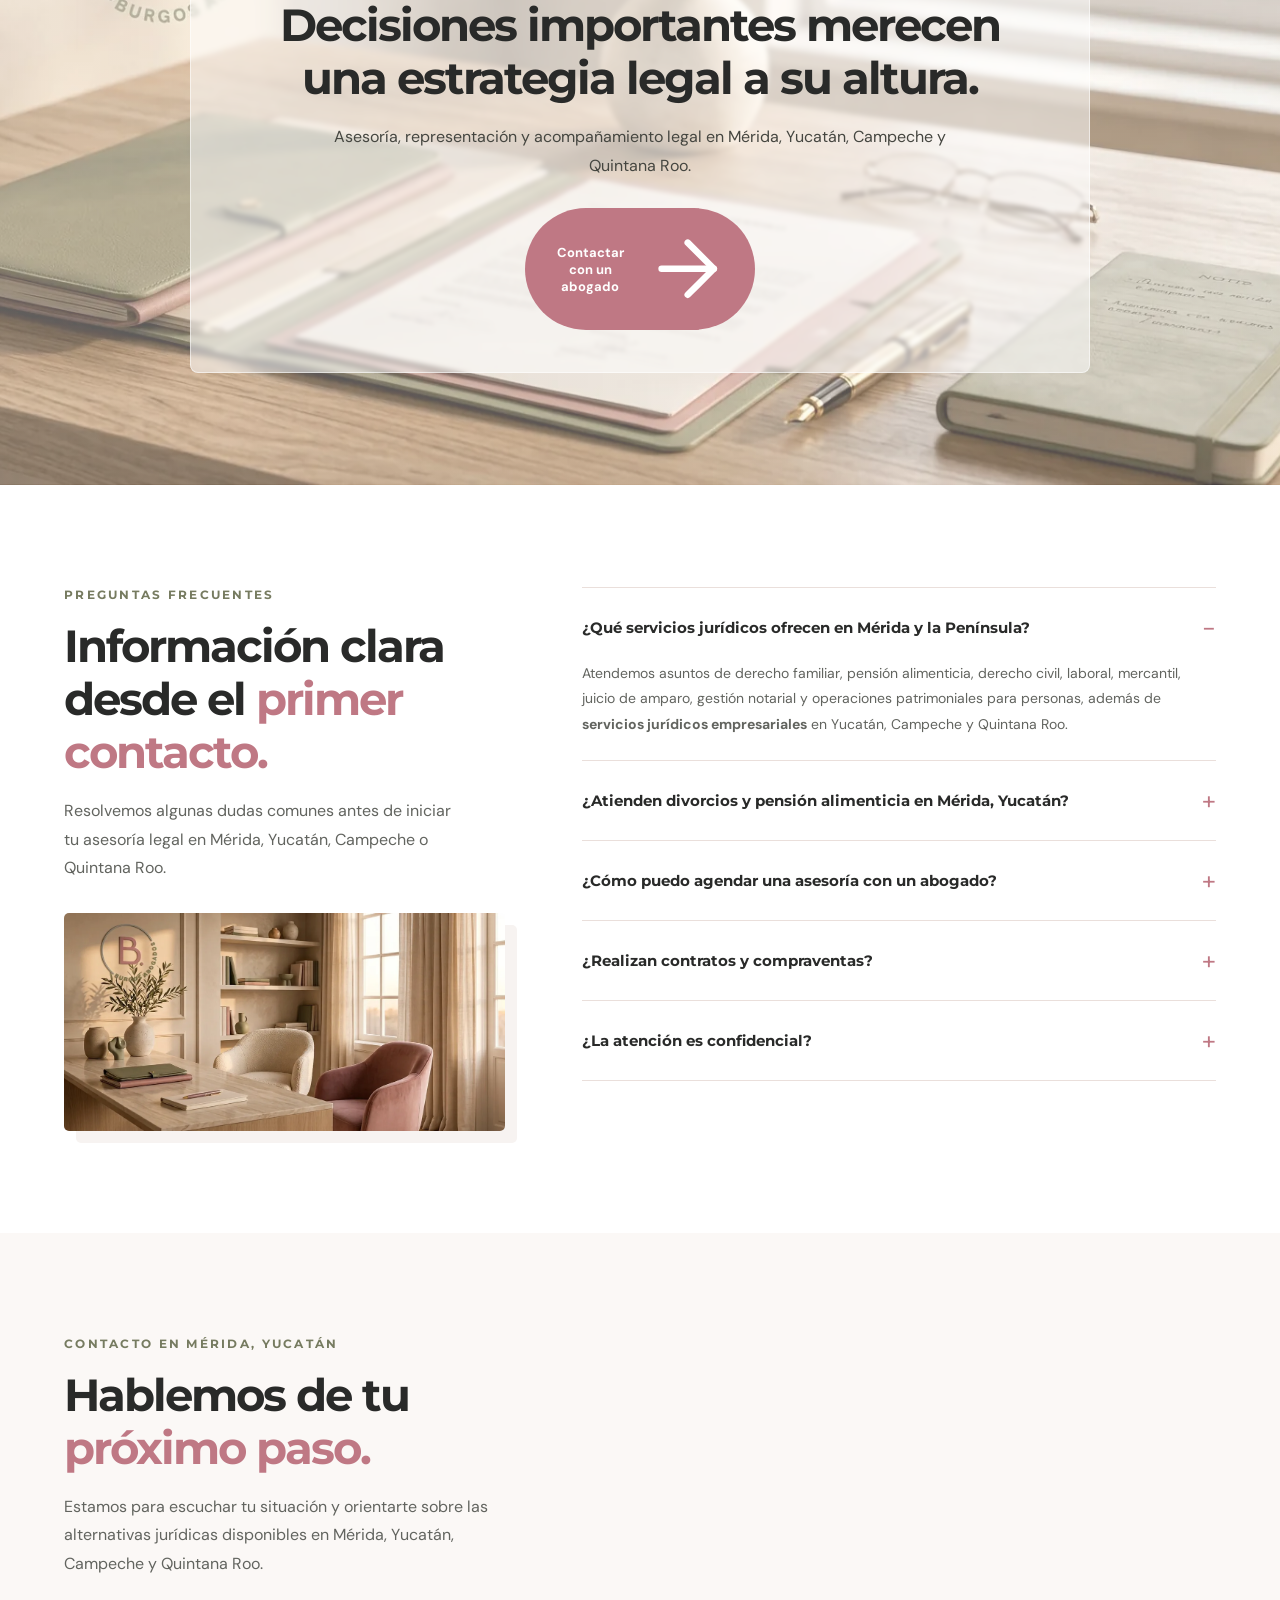
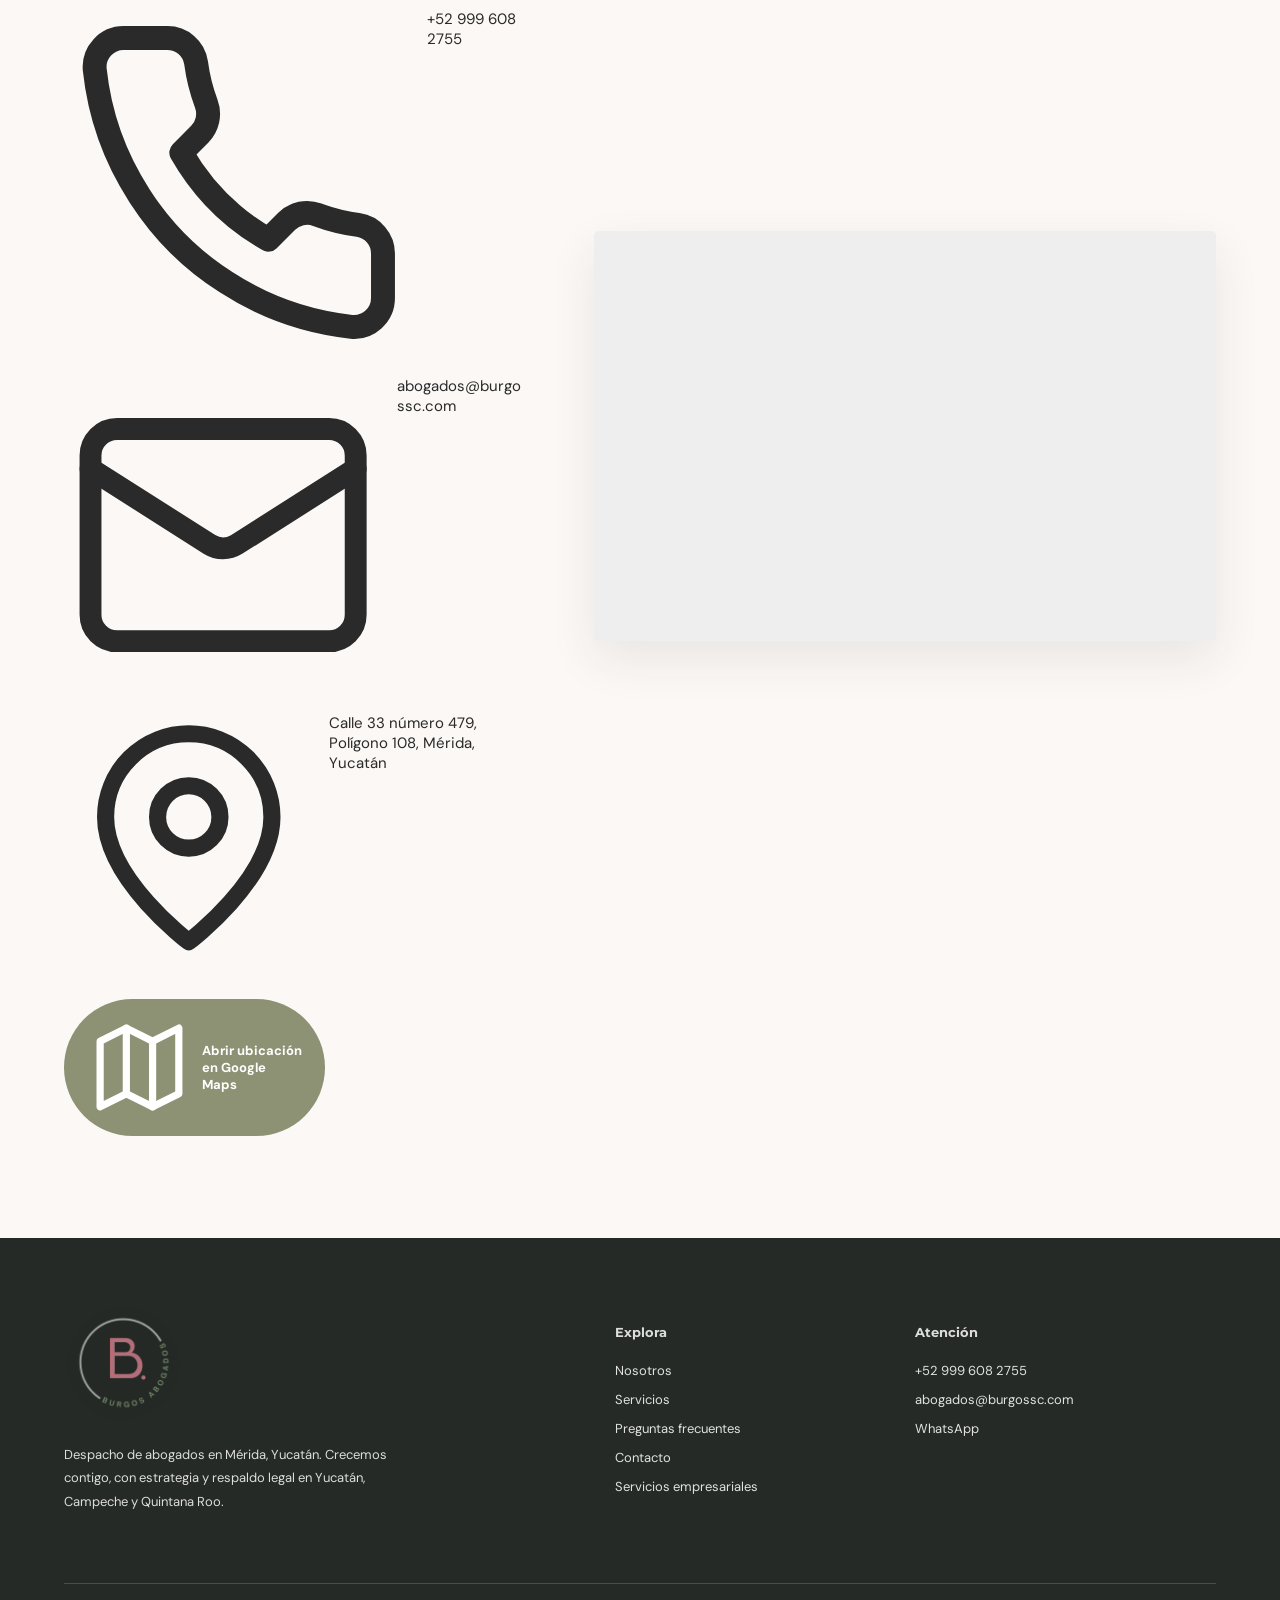
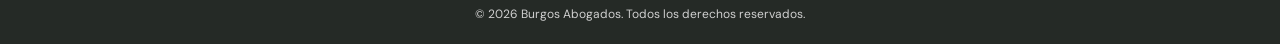
==== commit f3e44799: "Update index.html" ====
--- a/index.html
+++ b/index.html
@@ -23,7 +23,6 @@
   <link rel="preconnect" href="https://fonts.googleapis.com">
   <link rel="preconnect" href="https://fonts.gstatic.com" crossorigin>
   <link href="https://fonts.googleapis.com/css2?family=Montserrat:wght@400;500;600;700;800&family=DM+Sans:wght@400;500;600;700&display=swap" rel="stylesheet">
-  <link rel="stylesheet" href="https://cdnjs.cloudflare.com/ajax/libs/font-awesome/6.5.2/css/all.min.css">
   <link rel="stylesheet" href="style.css">
   <script type="application/ld+json">
   {
@@ -133,7 +132,7 @@
     <div class="header-actions">
       <a class="mobile-enterprise-link" href="servicios-empresariales.html">Empresas</a>
       <a class="btn-top" href="https://wa.me/529996082755?text=Hola%2C%20deseo%20solicitar%20una%20asesor%C3%ADa%20jur%C3%ADdica." target="_blank" rel="noopener">
-        <i class="fa-brands fa-whatsapp" aria-hidden="true"></i> WhatsApp
+        <svg class="icon-editorial" viewBox="0 0 24 24" fill="none" stroke="currentColor" stroke-width="1.75" stroke-linecap="round" stroke-linejoin="round" aria-hidden="true"><path d="M3 21l1.65-3.8a9 9 0 1 1 3.4 2.9L3 21"/><path d="M9 10a.5.5 0 0 0 1 0V9a.5.5 0 0 0-1 0v1a5 5 0 0 0 5 5h1a.5.5 0 0 0 0-1h-1a.5.5 0 0 0 0 1"/></svg> WhatsApp
       </a>
     </div>
   </div>
@@ -157,10 +156,10 @@
 
   <div class="value-strip">
     <div class="container value-inner">
-      <span><i class="fa-solid fa-handshake" aria-hidden="true"></i> ATENCIÓN PERSONALIZADA</span>
-      <span><i class="fa-solid fa-scale-balanced" aria-hidden="true"></i> TRANSPARENCIA</span>
-      <span><i class="fa-solid fa-shield-halved" aria-hidden="true"></i> CONFIDENCIALIDAD</span>
-      <span><i class="fa-solid fa-compass" aria-hidden="true"></i> VISIÓN ESTRATÉGICA</span>
+      <span><svg class="icon-editorial" viewBox="0 0 24 24" fill="none" stroke="currentColor" stroke-width="1.65" stroke-linecap="round" stroke-linejoin="round" aria-hidden="true"><path d="m11 17 2 2a1 1 0 1 0 3-3"/><path d="m14 14 2.5 2.5a1 1 0 1 0 3-3l-3.88-3.88a3 3 0 0 0-4.24 0l-.88.88a1 1 0 1 1-3-3l2.81-2.81a5.79 5.79 0 0 1 7.06-.87l.47.28a2 2 0 0 0 1.42.25L21 4"/><path d="m21 3 1 11h-2"/><path d="M3 3 2 14l6.5 6.5a1 1 0 1 0 3-3"/><path d="M3 4h8"/></svg> ATENCIÓN PERSONALIZADA</span>
+      <span><svg class="icon-editorial" viewBox="0 0 24 24" fill="none" stroke="currentColor" stroke-width="1.65" stroke-linecap="round" stroke-linejoin="round" aria-hidden="true"><path d="m16 16 3-8 3 8c-.87.65-1.92 1-3 1s-2.13-.35-3-1Z"/><path d="m2 16 3-8 3 8c-.87.65-1.92 1-3 1s-2.13-.35-3-1Z"/><path d="M7 21h10"/><path d="M12 3v18"/><path d="M3 7h2c2 0 5-1 7-2 2 1 5 2 7 2h2"/></svg> TRANSPARENCIA</span>
+      <span><svg class="icon-editorial" viewBox="0 0 24 24" fill="none" stroke="currentColor" stroke-width="1.65" stroke-linecap="round" stroke-linejoin="round" aria-hidden="true"><path d="M20 13c0 5-3.5 7.5-7.66 8.95a1 1 0 0 1-.67-.01C7.5 20.5 4 18 4 13V6a1 1 0 0 1 1-1c2 0 4.5-1.2 6.24-2.72a1.17 1.17 0 0 1 1.52 0C14.51 3.81 17 5 19 5a1 1 0 0 1 1 1z"/><path d="m9 12 2 2 4-4"/></svg> CONFIDENCIALIDAD</span>
+      <span><svg class="icon-editorial" viewBox="0 0 24 24" fill="none" stroke="currentColor" stroke-width="1.65" stroke-linecap="round" stroke-linejoin="round" aria-hidden="true"><circle cx="12" cy="12" r="10"/><polygon points="16.24 7.76 14.12 14.12 7.76 16.24 9.88 9.88 16.24 7.76"/></svg> VISIÓN ESTRATÉGICA</span>
     </div>
   </div>
 
@@ -171,13 +170,13 @@
         <h2>Una firma de abogados construida sobre la <em>confianza.</em></h2>
         <p>Desde nuestra sede en <strong>Mérida, Yucatán</strong>, brindamos asesoría y representación legal a personas, familias y empresas en <strong>Yucatán, Campeche y Quintana Roo</strong>. Sabemos que cada asunto legal implica decisiones importantes para tu familia, patrimonio o negocio; por eso ofrecemos acompañamiento responsable, comunicación clara y estrategias diseñadas para cada situación.</p>
         <div class="trust-list">
-          <div><i class="fa-solid fa-check" aria-hidden="true"></i><span>Atención cercana y personalizada en Mérida y la Península</span></div>
-          <div><i class="fa-solid fa-check" aria-hidden="true"></i><span>Transparencia en honorarios y procesos legales</span></div>
-          <div><i class="fa-solid fa-check" aria-hidden="true"></i><span>Discreción y confidencialidad profesional</span></div>
-          <div><i class="fa-solid fa-check" aria-hidden="true"></i><span>Seguimiento puntual de cada asunto</span></div>
+          <div><svg class="icon-editorial" viewBox="0 0 24 24" fill="none" stroke="currentColor" stroke-width="2" stroke-linecap="round" stroke-linejoin="round" aria-hidden="true"><polyline points="20 6 9 17 4 12"/></svg><span>Atención cercana y personalizada en Mérida y la Península</span></div>
+          <div><svg class="icon-editorial" viewBox="0 0 24 24" fill="none" stroke="currentColor" stroke-width="2" stroke-linecap="round" stroke-linejoin="round" aria-hidden="true"><polyline points="20 6 9 17 4 12"/></svg><span>Transparencia en honorarios y procesos legales</span></div>
+          <div><svg class="icon-editorial" viewBox="0 0 24 24" fill="none" stroke="currentColor" stroke-width="2" stroke-linecap="round" stroke-linejoin="round" aria-hidden="true"><polyline points="20 6 9 17 4 12"/></svg><span>Discreción y confidencialidad profesional</span></div>
+          <div><svg class="icon-editorial" viewBox="0 0 24 24" fill="none" stroke="currentColor" stroke-width="2" stroke-linecap="round" stroke-linejoin="round" aria-hidden="true"><polyline points="20 6 9 17 4 12"/></svg><span>Seguimiento puntual de cada asunto</span></div>
         </div>
         <a class="text-link" href="https://wa.me/529996082755?text=Hola%2C%20quisiera%20conocer%20m%C3%A1s%20sobre%20su%20asesor%C3%ADa." target="_blank" rel="noopener">
-          Conversemos sobre tu asunto <i class="fa-solid fa-arrow-up-right-from-square" aria-hidden="true"></i>
+          Conversemos sobre tu asunto <svg class="icon-editorial" viewBox="0 0 24 24" fill="none" stroke="currentColor" stroke-width="1.75" stroke-linecap="round" stroke-linejoin="round" aria-hidden="true"><path d="M7 17 17 7"/><path d="M7 7h10v10"/></svg>
         </a>
       </div>
       <div class="confianza-image">
@@ -196,14 +195,14 @@
         <p>Una perspectiva integral para acompañar a personas, familias y empresas en Mérida, Yucatán, Campeche y Quintana Roo.</p>
       </div>
       <div class="cards">
-        <article class="service-card"><span class="number">01</span><i class="fa-solid fa-people-roof" aria-hidden="true"></i><h3>Derecho familiar</h3><p>Acompañamiento legal en divorcios, custodia, convivencia, patria potestad y procedimientos familiares con enfoque cercano y confidencial en Yucatán.</p><button type="button" data-service="Derecho familiar">Consultar servicio <i class="fa-solid fa-arrow-right" aria-hidden="true"></i></button></article>
-        <article class="service-card"><span class="number">02</span><i class="fa-solid fa-hand-holding-dollar" aria-hidden="true"></i><h3>Pensión alimenticia</h3><p>Asesoría y representación para fijar, modificar, actualizar o ejecutar pensiones alimenticias en favor de hijas, hijos o acreedores.</p><button type="button" data-service="Pensión alimenticia">Consultar servicio <i class="fa-solid fa-arrow-right" aria-hidden="true"></i></button></article>
-        <article class="service-card"><span class="number">03</span><i class="fa-solid fa-scale-balanced" aria-hidden="true"></i><h3>Derecho civil</h3><p>Elaboración y revisión de contratos, arrendamientos, controversias civiles y estrategias para resguardar tu patrimonio.</p><button type="button" data-service="Derecho civil">Consultar servicio <i class="fa-solid fa-arrow-right" aria-hidden="true"></i></button></article>
-        <article class="service-card"><span class="number">04</span><i class="fa-solid fa-briefcase" aria-hidden="true"></i><h3>Derecho laboral</h3><p>Orientación y defensa en despidos, conciliaciones, conflictos laborales y cumplimiento de obligaciones para personas y empresas.</p><button type="button" data-service="Derecho laboral">Consultar servicio <i class="fa-solid fa-arrow-right" aria-hidden="true"></i></button></article>
-        <article class="service-card"><span class="number">05</span><i class="fa-solid fa-file-invoice-dollar" aria-hidden="true"></i><h3>Derecho mercantil</h3><p>Recuperación de cartera, títulos de crédito, pagarés, contratos comerciales y representación en juicios mercantiles.</p><button type="button" data-service="Derecho mercantil">Consultar servicio <i class="fa-solid fa-arrow-right" aria-hidden="true"></i></button></article>
-        <article class="service-card"><span class="number">06</span><i class="fa-solid fa-file-shield" aria-hidden="true"></i><h3>Amparo</h3><p>Análisis y promoción de juicios de amparo para proteger derechos y garantías frente a actos u omisiones de autoridad.</p><button type="button" data-service="Amparo">Consultar servicio <i class="fa-solid fa-arrow-right" aria-hidden="true"></i></button></article>
-        <article class="service-card"><span class="number">07</span><i class="fa-solid fa-stamp" aria-hidden="true"></i><h3>Gestión notarial</h3><p>Acompañamiento jurídico y preparación documental para trámites ante notarías públicas en Mérida y el estado de Yucatán.</p><button type="button" data-service="Gestión notarial">Consultar servicio <i class="fa-solid fa-arrow-right" aria-hidden="true"></i></button></article>
-        <article class="service-card"><span class="number">08</span><i class="fa-solid fa-house" aria-hidden="true"></i><h3>Operaciones patrimoniales</h3><p>Revisión legal, convenios, compraventas, donaciones y seguridad jurídica en operaciones sobre bienes y patrimonio.</p><button type="button" data-service="Operaciones patrimoniales">Consultar servicio <i class="fa-solid fa-arrow-right" aria-hidden="true"></i></button></article>
+        <article class="service-card"><span class="number">01</span><svg class="icon-service" viewBox="0 0 24 24" fill="none" stroke="currentColor" stroke-width="1.5" stroke-linecap="round" stroke-linejoin="round" aria-hidden="true"><path d="M16 21v-2a4 4 0 0 0-4-4H6a4 4 0 0 0-4 4v2"/><circle cx="9" cy="7" r="4"/><path d="M22 21v-2a4 4 0 0 0-3-3.87"/><path d="M16 3.13a4 4 0 0 1 0 7.75"/></svg><h3>Derecho familiar</h3><p>Acompañamiento legal en divorcios, custodia, convivencia, patria potestad y procedimientos familiares con enfoque cercano y confidencial en Yucatán.</p><button type="button" data-service="Derecho familiar">Consultar servicio <svg class="icon-editorial" viewBox="0 0 24 24" fill="none" stroke="currentColor" stroke-width="1.75" stroke-linecap="round" stroke-linejoin="round" aria-hidden="true"><path d="M5 12h14"/><path d="m12 5 7 7-7 7"/></svg></button></article>
+        <article class="service-card"><span class="number">02</span><svg class="icon-service" viewBox="0 0 24 24" fill="none" stroke="currentColor" stroke-width="1.5" stroke-linecap="round" stroke-linejoin="round" aria-hidden="true"><path d="M19 14c1.49-1.46 3-3.21 3-5.5A5.5 5.5 0 0 0 16.5 3c-1.76 0-3 .5-4.5 2-1.5-1.5-2.74-2-4.5-2A5.5 5.5 0 0 0 2 8.5c0 2.3 1.5 4.05 3 5.5l7 7Z"/><path d="M12 5 9.04 7.96a2.17 2.17 0 0 0 0 3.08c.82.82 2.13.85 3 .07l2.07-1.9a2.82 2.82 0 0 1 3.79 0l2.96 2.66"/></svg><h3>Pensión alimenticia</h3><p>Asesoría y representación para fijar, modificar, actualizar o ejecutar pensiones alimenticias en favor de hijas, hijos o acreedores.</p><button type="button" data-service="Pensión alimenticia">Consultar servicio <svg class="icon-editorial" viewBox="0 0 24 24" fill="none" stroke="currentColor" stroke-width="1.75" stroke-linecap="round" stroke-linejoin="round" aria-hidden="true"><path d="M5 12h14"/><path d="m12 5 7 7-7 7"/></svg></button></article>
+        <article class="service-card"><span class="number">03</span><svg class="icon-service" viewBox="0 0 24 24" fill="none" stroke="currentColor" stroke-width="1.5" stroke-linecap="round" stroke-linejoin="round" aria-hidden="true"><path d="m16 16 3-8 3 8c-.87.65-1.92 1-3 1s-2.13-.35-3-1Z"/><path d="m2 16 3-8 3 8c-.87.65-1.92 1-3 1s-2.13-.35-3-1Z"/><path d="M7 21h10"/><path d="M12 3v18"/><path d="M3 7h2c2 0 5-1 7-2 2 1 5 2 7 2h2"/></svg><h3>Derecho civil</h3><p>Elaboración y revisión de contratos, arrendamientos, controversias civiles y estrategias para resguardar tu patrimonio.</p><button type="button" data-service="Derecho civil">Consultar servicio <svg class="icon-editorial" viewBox="0 0 24 24" fill="none" stroke="currentColor" stroke-width="1.75" stroke-linecap="round" stroke-linejoin="round" aria-hidden="true"><path d="M5 12h14"/><path d="m12 5 7 7-7 7"/></svg></button></article>
+        <article class="service-card"><span class="number">04</span><svg class="icon-service" viewBox="0 0 24 24" fill="none" stroke="currentColor" stroke-width="1.5" stroke-linecap="round" stroke-linejoin="round" aria-hidden="true"><rect width="20" height="14" x="2" y="7" rx="2" ry="2"/><path d="M16 21V5a2 2 0 0 0-2-2h-4a2 2 0 0 0-2 2v16"/></svg><h3>Derecho laboral</h3><p>Orientación y defensa en despidos, conciliaciones, conflictos laborales y cumplimiento de obligaciones para personas y empresas.</p><button type="button" data-service="Derecho laboral">Consultar servicio <svg class="icon-editorial" viewBox="0 0 24 24" fill="none" stroke="currentColor" stroke-width="1.75" stroke-linecap="round" stroke-linejoin="round" aria-hidden="true"><path d="M5 12h14"/><path d="m12 5 7 7-7 7"/></svg></button></article>
+        <article class="service-card"><span class="number">05</span><svg class="icon-service" viewBox="0 0 24 24" fill="none" stroke="currentColor" stroke-width="1.5" stroke-linecap="round" stroke-linejoin="round" aria-hidden="true"><path d="M14 2H6a2 2 0 0 0-2 2v16a2 2 0 0 0 2 2h12a2 2 0 0 0 2-2V8z"/><polyline points="14 2 14 8 20 8"/><line x1="16" y1="13" x2="8" y2="13"/><line x1="16" y1="17" x2="8" y2="17"/><line x1="10" y1="9" x2="8" y2="9"/></svg><h3>Derecho mercantil</h3><p>Recuperación de cartera, títulos de crédito, pagarés, contratos comerciales y representación en juicios mercantiles.</p><button type="button" data-service="Derecho mercantil">Consultar servicio <svg class="icon-editorial" viewBox="0 0 24 24" fill="none" stroke="currentColor" stroke-width="1.75" stroke-linecap="round" stroke-linejoin="round" aria-hidden="true"><path d="M5 12h14"/><path d="m12 5 7 7-7 7"/></svg></button></article>
+        <article class="service-card"><span class="number">06</span><svg class="icon-service" viewBox="0 0 24 24" fill="none" stroke="currentColor" stroke-width="1.5" stroke-linecap="round" stroke-linejoin="round" aria-hidden="true"><path d="M20 13c0 5-3.5 7.5-7.66 8.95a1 1 0 0 1-.67-.01C7.5 20.5 4 18 4 13V6a1 1 0 0 1 1-1c2 0 4.5-1.2 6.24-2.72a1.17 1.17 0 0 1 1.52 0C14.51 3.81 17 5 19 5a1 1 0 0 1 1 1z"/><path d="m9 12 2 2 4-4"/></svg><h3>Amparo</h3><p>Análisis y promoción de juicios de amparo para proteger derechos y garantías frente a actos u omisiones de autoridad.</p><button type="button" data-service="Amparo">Consultar servicio <svg class="icon-editorial" viewBox="0 0 24 24" fill="none" stroke="currentColor" stroke-width="1.75" stroke-linecap="round" stroke-linejoin="round" aria-hidden="true"><path d="M5 12h14"/><path d="m12 5 7 7-7 7"/></svg></button></article>
+        <article class="service-card"><span class="number">07</span><svg class="icon-service" viewBox="0 0 24 24" fill="none" stroke="currentColor" stroke-width="1.5" stroke-linecap="round" stroke-linejoin="round" aria-hidden="true"><path d="M17 3a2.85 2.83 0 1 1 4 4L7.5 20.5 2 22l1.5-5.5Z"/><path d="m15 5 4 4"/></svg><h3>Gestión notarial</h3><p>Acompañamiento jurídico y preparación documental para trámites ante notarías públicas en Mérida y el estado de Yucatán.</p><button type="button" data-service="Gestión notarial">Consultar servicio <svg class="icon-editorial" viewBox="0 0 24 24" fill="none" stroke="currentColor" stroke-width="1.75" stroke-linecap="round" stroke-linejoin="round" aria-hidden="true"><path d="M5 12h14"/><path d="m12 5 7 7-7 7"/></svg></button></article>
+        <article class="service-card"><span class="number">08</span><svg class="icon-service" viewBox="0 0 24 24" fill="none" stroke="currentColor" stroke-width="1.5" stroke-linecap="round" stroke-linejoin="round" aria-hidden="true"><line x1="3" y1="22" x2="21" y2="22"/><line x1="6" y1="18" x2="6" y2="11"/><line x1="10" y1="18" x2="10" y2="11"/><line x1="14" y1="18" x2="14" y2="11"/><line x1="18" y1="18" x2="18" y2="11"/><polygon points="12 2 20 7 4 7"/></svg><h3>Operaciones patrimoniales</h3><p>Revisión legal, convenios, compraventas, donaciones y seguridad jurídica en operaciones sobre bienes y patrimonio.</p><button type="button" data-service="Operaciones patrimoniales">Consultar servicio <svg class="icon-editorial" viewBox="0 0 24 24" fill="none" stroke="currentColor" stroke-width="1.75" stroke-linecap="round" stroke-linejoin="round" aria-hidden="true"><path d="M5 12h14"/><path d="m12 5 7 7-7 7"/></svg></button></article>
       </div>
     </div>
   </section>
@@ -213,7 +212,7 @@
       <span class="eyebrow">NUESTRO COMPROMISO</span>
       <h2>Decisiones importantes merecen una estrategia legal a su altura.</h2>
       <p>Asesoría, representación y acompañamiento legal en Mérida, Yucatán, Campeche y Quintana Roo.</p>
-      <a class="btn-primary" href="https://wa.me/529996082755?text=Hola%2C%20deseo%20contactar%20con%20un%20abogado." target="_blank" rel="noopener">Contactar con un abogado <i class="fa-solid fa-arrow-right" aria-hidden="true"></i></a>
+      <a class="btn-primary" href="https://wa.me/529996082755?text=Hola%2C%20deseo%20contactar%20con%20un%20abogado." target="_blank" rel="noopener">Contactar con un abogado <svg class="icon-editorial" viewBox="0 0 24 24" fill="none" stroke="currentColor" stroke-width="1.75" stroke-linecap="round" stroke-linejoin="round" aria-hidden="true"><path d="M5 12h14"/><path d="m12 5 7 7-7 7"/></svg></a>
     </div>
   </section>
 
@@ -244,10 +243,10 @@
         <span class="eyebrow">CONTACTO EN MÉRIDA, YUCATÁN</span>
         <h2>Hablemos de tu <em>próximo paso.</em></h2>
         <p>Estamos para escuchar tu situación y orientarte sobre las alternativas jurídicas disponibles en Mérida, Yucatán, Campeche y Quintana Roo.</p>
-        <div class="contact-item"><i class="fa-solid fa-phone" aria-hidden="true"></i><a href="tel:+529996082755">+52 999 608 2755</a></div>
-        <div class="contact-item"><i class="fa-solid fa-envelope" aria-hidden="true"></i><a href="mailto:abogados@burgossc.com">abogados@burgossc.com</a></div>
-        <div class="contact-item"><i class="fa-solid fa-location-dot" aria-hidden="true"></i><span>Calle 33 número 479, Polígono 108, Mérida, Yucatán</span></div>
-        <a class="btn-primary" href="https://maps.app.goo.gl/DdyHghq43ByRAUCg8?g_st=iw" target="_blank" rel="noopener"><i class="fa-solid fa-map-location-dot" aria-hidden="true"></i> Abrir ubicación en Google Maps</a>
+        <div class="contact-item"><svg class="icon-editorial" viewBox="0 0 24 24" fill="none" stroke="currentColor" stroke-width="1.65" stroke-linecap="round" stroke-linejoin="round" aria-hidden="true"><path d="M22 16.92v3a2 2 0 0 1-2.18 2 19.79 19.79 0 0 1-8.63-3.07 19.5 19.5 0 0 1-6-6 19.79 19.79 0 0 1-3.07-8.67A2 2 0 0 1 4.11 2h3a2 2 0 0 1 2 1.72 12.84 12.84 0 0 0 .7 2.81 2 2 0 0 1-.45 2.11L8.09 9.91a16 16 0 0 0 6 6l1.27-1.27a2 2 0 0 1 2.11-.45 12.84 12.84 0 0 0 2.81.7A2 2 0 0 1 22 16.92z"/></svg><a href="tel:+529996082755">+52 999 608 2755</a></div>
+        <div class="contact-item"><svg class="icon-editorial" viewBox="0 0 24 24" fill="none" stroke="currentColor" stroke-width="1.65" stroke-linecap="round" stroke-linejoin="round" aria-hidden="true"><rect width="20" height="16" x="2" y="4" rx="2"/><path d="m22 7-8.97 5.7a1.94 1.94 0 0 1-2.06 0L2 7"/></svg><a href="mailto:abogados@burgossc.com">abogados@burgossc.com</a></div>
+        <div class="contact-item"><svg class="icon-editorial" viewBox="0 0 24 24" fill="none" stroke="currentColor" stroke-width="1.65" stroke-linecap="round" stroke-linejoin="round" aria-hidden="true"><path d="M20 10c0 6-8 12-8 12s-8-6-8-12a8 8 0 0 1 16 0Z"/><circle cx="12" cy="10" r="3"/></svg><span>Calle 33 número 479, Polígono 108, Mérida, Yucatán</span></div>
+        <a class="btn-primary" href="https://maps.app.goo.gl/DdyHghq43ByRAUCg8?g_st=iw" target="_blank" rel="noopener"><svg class="icon-editorial" viewBox="0 0 24 24" fill="none" stroke="currentColor" stroke-width="1.65" stroke-linecap="round" stroke-linejoin="round" aria-hidden="true"><polygon points="3 6 9 3 15 6 21 3 21 18 15 21 9 18 3 21"/><line x1="9" y1="3" x2="9" y2="18"/><line x1="15" y1="6" x2="15" y2="21"/></svg> Abrir ubicación en Google Maps</a>
       </div>
       <div class="map"><iframe title="Ubicación de Burgos Abogados en Mérida, Yucatán" src="https://www.google.com/maps?q=Burgos%20Abogados%2C%20Calle%2033%20479%2C%20M%C3%A9rida%2C%20Yucat%C3%A1n&output=embed" loading="lazy" referrerpolicy="no-referrer-when-downgrade" allowfullscreen></iframe></div>
     </div>
@@ -276,7 +275,7 @@
       <img src="assets/logo.icono.png" alt="" width="48" height="48">
     </picture>
     <div><p><strong>Burgos Abogados</strong></p><p>¿En qué podemos ayudarte?</p></div>
-    <button id="closeChat" type="button" aria-label="Cerrar asistente"><i class="fa-solid fa-xmark" aria-hidden="true"></i></button>
+    <button id="closeChat" type="button" aria-label="Cerrar asistente"><svg class="icon-editorial" viewBox="0 0 24 24" fill="none" stroke="currentColor" stroke-width="2" stroke-linecap="round" stroke-linejoin="round" aria-hidden="true"><path d="M18 6 6 18"/><path d="m6 6 12 12"/></svg></button>
   </div>
   <div class="chat-body">
     <p class="chat-greeting">Selecciona el servicio sobre el que deseas recibir información:</p>
@@ -295,12 +294,7 @@
     <div id="chatResponse" class="chat-response" aria-live="polite"></div>
   </div>
 </div>
-<button class="chatbot-toggle" id="toggleChat" type="button" aria-label="Abrir asistente de WhatsApp" aria-expanded="false"><i class="fa-brands fa-whatsapp" aria-hidden="true"></i></button>
+<button class="chatbot-toggle" id="toggleChat" type="button" aria-label="Abrir asistente de WhatsApp" aria-expanded="false"><svg class="icon-editorial" viewBox="0 0 24 24" fill="none" stroke="currentColor" stroke-width="1.75" stroke-linecap="round" stroke-linejoin="round" aria-hidden="true"><path d="M3 21l1.65-3.8a9 9 0 1 1 3.4 2.9L3 21"/><path d="M9 10a.5.5 0 0 0 1 0V9a.5.5 0 0 0-1 0v1a5 5 0 0 0 5 5h1a.5.5 0 0 0 0-1h-1a.5.5 0 0 0 0 1"/></svg></button>
 <script src="script.js" defer></script>
 </body>
 </html>
-
-<button class="chatbot-toggle" id="toggleChat" type="button" aria-label="Abrir asistente de WhatsApp" aria-expanded="false"><i class="fa-brands fa-whatsapp" aria-hidden="true"></i></button>
-<script src="script.js" defer></script>
-</body>
-</html>
--- a/style.css
+++ b/style.css
@@ -58,12 +58,12 @@
 .section-head h2{max-width:650px;margin:0}
 .section-head>p{max-width:350px;color:var(--muted);margin:0}
 .cards{display:grid;grid-template-columns:repeat(4,minmax(0,1fr));gap:16px}
-.service-card{min-width:0;min-height:290px;display:flex;flex-direction:column;align-items:flex-start;padding:29px 23px;background:#fff;border:1px solid var(--border);transition:transform .2s,box-shadow .2s}
+.service-card{min-width:0;min-height:310px;display:flex;flex-direction:column;align-items:flex-start;padding:29px 23px;background:#fff;border:1px solid var(--border);transition:transform .2s,box-shadow .2s}
 .service-card:hover{transform:translateY(-5px);box-shadow:var(--shadow)}
 .service-card .number{align-self:flex-end;color:#7e807a;font:700 11px Montserrat,sans-serif}
 .service-card>i{font-size:27px;color:var(--rose);margin:8px 0 20px}
 .service-card h3{font-size:16px;line-height:1.35;color:var(--green-dark);margin-bottom:11px}
-.service-card p{font-size:13px;line-height:1.7;color:var(--muted);margin-bottom:20px}
+.service-card p{font-size:13px;line-height:1.68;color:var(--muted);margin-bottom:20px}
 .service-card button{margin-top:auto;padding:0;border:0;background:none;color:var(--rose-dark);font-size:12px;font-weight:700;text-align:left}
 .service-card button i{margin-left:7px;transition:transform .2s}
 .service-card button:hover i{transform:translateX(4px)}
